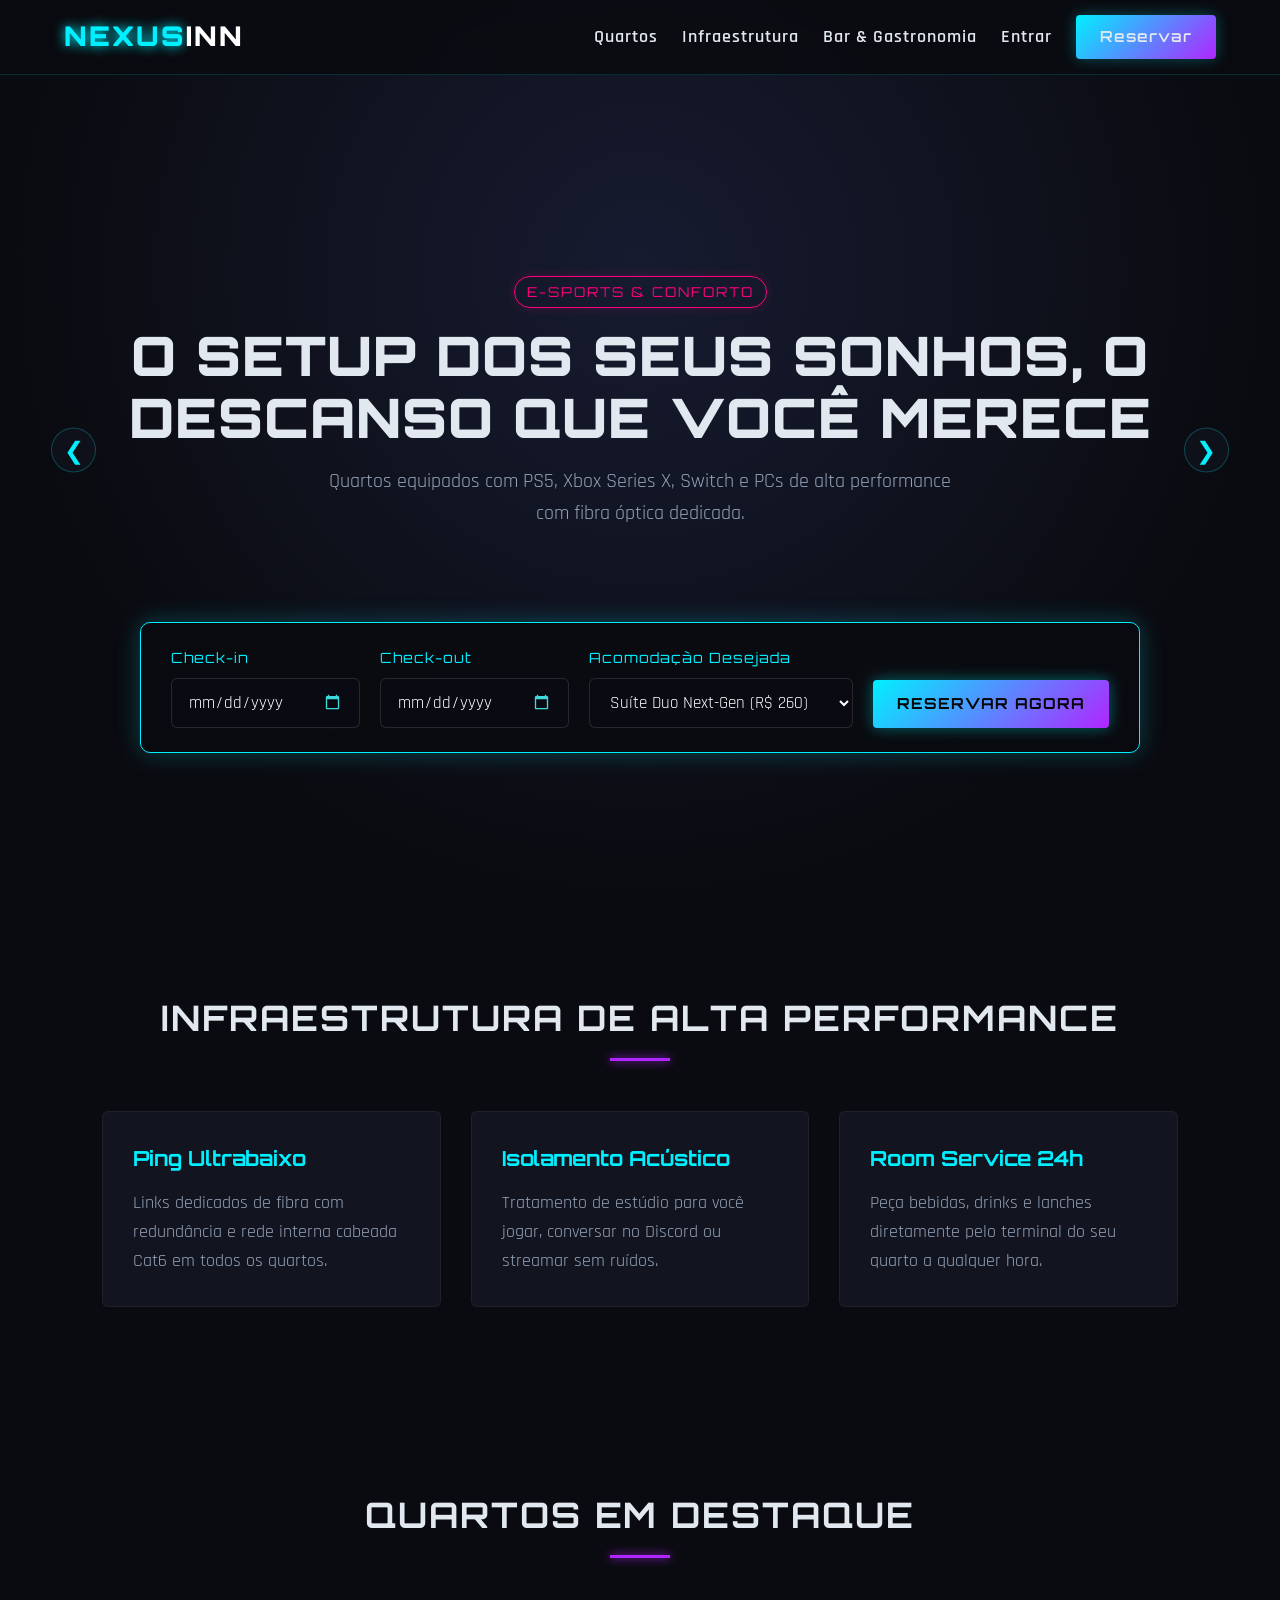
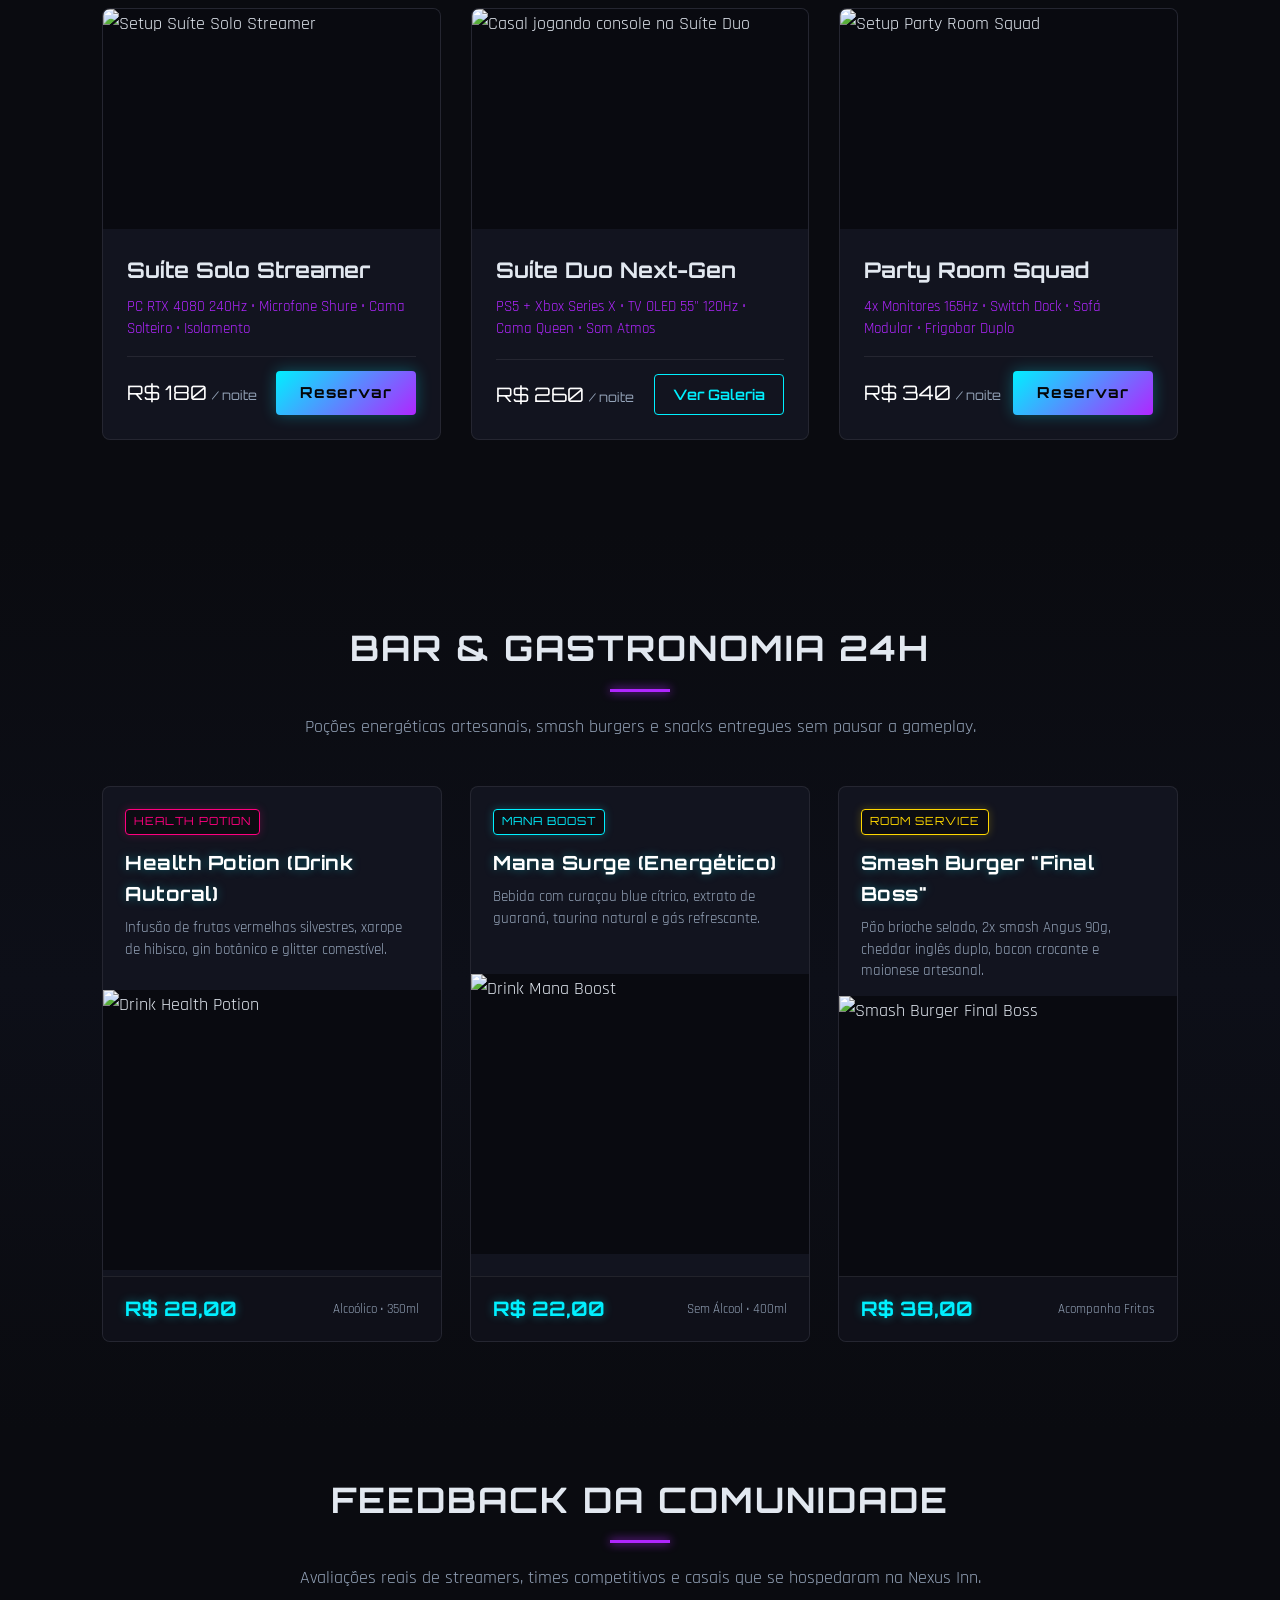
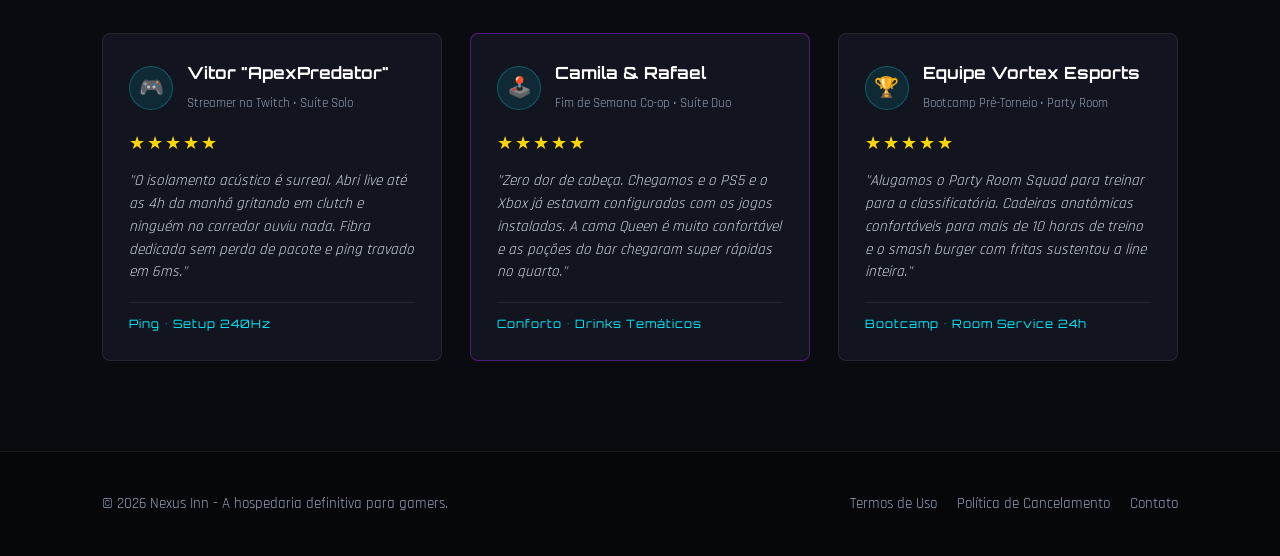
==== index.html @ 8cb4efb7 "feat: aplica calendario tematico gamer escuro com neon ciano e roxo" ====
<!DOCTYPE html>
<html lang="pt-BR">
<head>
  <meta charset="UTF-8">
  <meta name="viewport" content="width=device-width, initial-scale=1.0">
  <title>Nexus Inn | Hospedaria Gamer</title>
  <link rel="stylesheet" href="style.css">
  <link rel="preconnect" href="https://fonts.googleapis.com">
  <link rel="preconnect" href="https://fonts.gstatic.com" crossorigin>
  <link href="https://fonts.googleapis.com/css2?family=Orbitron:wght@500;700;900&family=Rajdhani:wght@500;600;700&display=swap" rel="stylesheet">
  <link rel="icon" type="image/svg+xml" href="data:image/svg+xml,%3Csvg xmlns='http://www.w3.org/2000/svg' viewBox='0 0 100 100'%3E%3Ctext y='.9em' font-size='90'%3E%F0%9F%8E%AE%3C/text%3E%3C/svg%3E">
    <!-- Flatpickr (Calendário Customizável) -->
  <link rel="stylesheet" href="https://cdn.jsdelivr.net/npm/flatpickr/dist/flatpickr.min.css">
  <link rel="stylesheet" href="https://cdn.jsdelivr.net/npm/flatpickr/dist/themes/dark.css">
</head>
<body>

  <!-- 1. CABEÇALHO / NAVBAR COM MENU RESPONSIVO -->
  <header class="navbar">
    <div class="logo">
      <span class="logo-highlight">NEXUS</span>INN
    </div>

    <!-- BOTÃO HAMBÚRGUER COM DISPARO DIRETO -->
    <button class="menu-toggle" id="menuToggle" type="button" onclick="toggleMobileMenu()">
      <span></span>
      <span></span>
      <span></span>
    </button>

    <nav class="nav-links" id="navLinks">
      <a href="#quartos" onclick="toggleMobileMenu(false)">Quartos</a>
      <a href="#diferenciais" onclick="toggleMobileMenu(false)">Infraestrutura</a>
      <a href="#bar" onclick="toggleMobileMenu(false)">Bar & Gastronomia</a>
      <a href="pages/login.html" class="btn-link">Entrar</a>
      <a href="pages/reserva.html" class="btn-primary">Reservar</a>
    </nav>
  </header>

  <!-- 2. HERO SECTION COM SLIDER E CONTROLES TRAVADOS -->
  <section class="hero-section">
    <div class="slider-container">
      <div class="slide active">
        <div class="slide-content">
          <span class="badge">E-SPORTS & CONFORTO</span>
          <h1>O SETUP DOS SEUS SONHOS, O DESCANSO QUE VOCÊ MERECE</h1>
          <p>Quartos equipados com PS5, Xbox Series X, Switch e PCs de alta performance com fibra óptica dedicada.</p>
        </div>
      </div>
      <div class="slide">
        <div class="slide-content">
          <span class="badge">NEXT-GEN EXCLUSIVE</span>
          <h1>GAMEPLAY SEM LAG, IMERSÃO TOTAL</h1>
          <p>Monitores 240Hz, cadeiras ergonômicas e isolamento acústico individual.</p>
        </div>
      </div>
      <div class="slide">
        <div class="slide-content">
          <span class="badge">GASTRONOMIA 24H</span>
          <h1>COQUETELARIA TEMÁTICA & ROOM SERVICE</h1>
          <p>Poções artesanais, hambúrgueres e snacks sem pausar a partida.</p>
        </div>
      </div>
    </div>

    <!-- Controles do Slide posicionados de forma absoluta no Hero -->
    <div class="slider-controls">
      <button id="prevBtn" class="control-btn" aria-label="Slide anterior">&#10094;</button>
      <button id="nextBtn" class="control-btn" aria-label="Próximo slide">&#10095;</button>
    </div>

    <!-- 3. BARRA DE AÇÃO DIRETA (ABOVE THE FOLD) -->
    <div class="quick-booking quick-booking-hero">
      <form class="booking-form" action="pages/reserva.html" method="GET">
        <div class="form-group">
          <label for="checkin">Check-in</label>
          <input type="date" id="checkin" name="checkin" required>
        </div>
        <div class="form-group">
          <label for="checkout">Check-out</label>
          <input type="date" id="checkout" name="checkout" required>
        </div>
        <div class="form-group">
          <label for="room">Acomodação Desejada</label>
          <select id="room" name="room">
            <option value="solo">Suíte Solo Streamer (R$ 180)</option>
            <option value="duo" selected>Suíte Duo Next-Gen (R$ 260)</option>
            <option value="squad">Party Room Squad (R$ 340)</option>
          </select>
        </div>
        <button type="submit" class="btn-primary btn-search-hero">RESERVAR AGORA</button>
      </form>
    </div>
  </section> <!-- FECHAMENTO CORRETO DO HERO SECTION -->

  <!-- 4. DIFERENCIAIS / INFRAESTRUTURA -->
  <section id="diferenciais" class="section">
    <h2 class="section-title">INFRAESTRUTURA DE ALTA PERFORMANCE</h2>
    <div class="grid-features">
      <div class="card-feature">
        <h3>Ping Ultrabaixo</h3>
        <p>Links dedicados de fibra com redundância e rede interna cabeada Cat6 em todos os quartos.</p>
      </div>
      <div class="card-feature">
        <h3>Isolamento Acústico</h3>
        <p>Tratamento de estúdio para você jogar, conversar no Discord ou streamar sem ruídos.</p>
      </div>
      <div class="card-feature">
        <h3>Room Service 24h</h3>
        <p>Peça bebidas, drinks e lanches diretamente pelo terminal do seu quarto a qualquer hora.</p>
      </div>
    </div>
  </section>

  <!-- 5. VITRINE DE QUARTOS RIGIDAMENTE NIVELADA (3 COLUNAS) -->
  <section id="quartos" class="section">
    <h2 class="section-title">QUARTOS EM DESTAQUE</h2>
    <div class="grid-rooms">
      
      <!-- Card 1: Suíte Solo Streamer -->
      <div class="room-card">
        <div class="room-image-wrapper">
          <img src="https://images.unsplash.com/photo-1598550476439-6847785fcea6?q=80&w=800&auto=format&fit=crop" alt="Setup Suíte Solo Streamer" class="room-thumb" loading="lazy">
        </div>
        <div class="room-info">
          <div class="room-header-info">
            <h3>Suíte Solo Streamer</h3>
            <p class="specs">PC RTX 4080 240Hz &bull; Microfone Shure &bull; Cama Solteiro &bull; Isolamento</p>
          </div>
          <div class="room-footer-card">
            <span class="price">R$ 180 <small>/ noite</small></span>
            <a href="pages/reserva.html?room=solo" class="btn-primary">Reservar</a>
          </div>
        </div>
      </div>

      <!-- Card 2: Suíte Duo Next-Gen (Foto do Setup Personalizado) -->
      <div class="room-card">
        <div class="room-image-wrapper">
          <img src="https://6ad275ba2ff4c710e5e3ff3e.imgix.net/sandbox/Gemini_Generated_Image_4jk4v74jk4v74jk4.jfif" alt="Casal jogando console na Suíte Duo" class="room-thumb" loading="lazy">
        </div>
        <div class="room-info">
          <div class="room-header-info">
            <h3>Suíte Duo Next-Gen</h3>
            <p class="specs">PS5 + Xbox Series X &bull; TV OLED 55" 120Hz &bull; Cama Queen &bull; Som Atmos</p>
          </div>
          <div class="room-footer-card">
            <span class="price">R$ 260 <small>/ noite</small></span>
            <a href="pages/galeria.html" class="btn-secondary">Ver Galeria</a>
          </div>
        </div>
      </div>

      <!-- Card 3: Party Room Squad -->
      <div class="room-card">
        <div class="room-image-wrapper">
          <img src="https://images.unsplash.com/photo-1511512578047-dfb367046420?q=80&w=800&auto=format&fit=crop" alt="Setup Party Room Squad" class="room-thumb" loading="lazy">
        </div>
        <div class="room-info">
          <div class="room-header-info">
            <h3>Party Room Squad</h3>
            <p class="specs">4x Monitores 165Hz &bull; Switch Dock &bull; Sofá Modular &bull; Frigobar Duplo</p>
          </div>
          <div class="room-footer-card">
            <span class="price">R$ 340 <small>/ noite</small></span>
            <a href="pages/reserva.html?room=squad" class="btn-primary">Reservar</a>
          </div>
        </div>
      </div>

    </div>
  </section>

  <!-- 6. BAR & GASTRONOMIA (TEXTO EM CIMA, IMAGEM EM BAIXO) -->
  <section id="bar" class="section bar-section">
    <h2 class="section-title">BAR & GASTRONOMIA 24H</h2>
    <p class="section-subtitle">Poções energéticas artesanais, smash burgers e snacks entregues sem pausar a gameplay.</p>

    <div class="menu-grid">
      <!-- Item 1: Health Potion -->
      <div class="menu-item-card">
        <div class="menu-header-top">
          <span class="menu-badge badge-hp">HEALTH POTION</span>
          <h3 class="neon-title-cyan">Health Potion (Drink Autoral)</h3>
          <p class="menu-desc">Infusão de frutas vermelhas silvestres, xarope de hibisco, gin botânico e glitter comestível.</p>
        </div>
        <div class="menu-item-img-wrapper">
          <img src="https://images.unsplash.com/photo-1551024709-8f23befc6f87?q=80&w=600&auto=format&fit=crop" alt="Drink Health Potion" class="menu-thumb" loading="lazy">
        </div>
        <div class="menu-footer">
          <span class="menu-price">R$ 28,00</span>
          <span class="menu-tag">Alcoólico &bull; 350ml</span>
        </div>
      </div>

      <!-- Item 2: Mana Surge -->
      <div class="menu-item-card">
        <div class="menu-header-top">
          <span class="menu-badge badge-mana">MANA BOOST</span>
          <h3 class="neon-title-cyan">Mana Surge (Energético)</h3>
          <p class="menu-desc">Bebida com curaçau blue cítrico, extrato de guaraná, taurina natural e gás refrescante.</p>
        </div>
        <div class="menu-item-img-wrapper">
          <img src="https://images.unsplash.com/photo-1513558161293-cdaf765ed2fd?q=80&w=600&auto=format&fit=crop" alt="Drink Mana Boost" class="menu-thumb" loading="lazy">
        </div>
        <div class="menu-footer">
          <span class="menu-price">R$ 22,00</span>
          <span class="menu-tag">Sem Álcool &bull; 400ml</span>
        </div>
      </div>

      <!-- Item 3: Final Boss Burger -->
      <div class="menu-item-card">
        <div class="menu-header-top">
          <span class="menu-badge badge-food">ROOM SERVICE</span>
          <h3 class="neon-title-cyan">Smash Burger "Final Boss"</h3>
          <p class="menu-desc">Pão brioche selado, 2x smash Angus 90g, cheddar inglês duplo, bacon crocante e maionese artesanal.</p>
        </div>
        <div class="menu-item-img-wrapper">
          <img src="https://images.unsplash.com/photo-1568901346375-23c9450c58cd?q=80&w=600&auto=format&fit=crop" alt="Smash Burger Final Boss" class="menu-thumb" loading="lazy">
        </div>
        <div class="menu-footer">
          <span class="menu-price">R$ 38,00</span>
          <span class="menu-tag">Acompanha Fritas</span>
        </div>
      </div>
    </div>
  </section>

  <!-- 7. AVALIAÇÕES DA COMUNIDADE GAMER -->
  <section id="avaliacoes" class="section reviews-section">
    <h2 class="section-title">FEEDBACK DA COMUNIDADE</h2>
    <p class="section-subtitle">Avaliações reais de streamers, times competitivos e casais que se hospedaram na Nexus Inn.</p>

    <div class="reviews-grid">
      <!-- Review 1 -->
      <div class="review-card">
        <div class="review-header">
          <div class="reviewer-avatar">🎮</div>
          <div>
            <h4 class="reviewer-name">Vitor "ApexPredator"</h4>
            <span class="reviewer-role">Streamer na Twitch &bull; Suíte Solo</span>
          </div>
        </div>
        <div class="review-stars">★★★★★</div>
        <p class="review-text">"O isolamento acústico é surreal. Abri live até as 4h da manhã gritando em clutch e ninguém no corredor ouviu nada. Fibra dedicada sem perda de pacote e ping travado em 6ms."</p>
        <span class="review-tag">Ping &bull; Setup 240Hz</span>
      </div>

      <!-- Review 2 -->
      <div class="review-card highlight-review">
        <div class="review-header">
          <div class="reviewer-avatar">🕹️</div>
          <div>
            <h4 class="reviewer-name">Camila & Rafael</h4>
            <span class="reviewer-role">Fim de Semana Co-op &bull; Suíte Duo</span>
          </div>
        </div>
        <div class="review-stars">★★★★★</div>
        <p class="review-text">"Zero dor de cabeça. Chegamos e o PS5 e o Xbox já estavam configurados com os jogos instalados. A cama Queen é muito confortável e as poções do bar chegaram super rápidas no quarto."</p>
        <span class="review-tag">Conforto &bull; Drinks Temáticos</span>
      </div>

      <!-- Review 3 -->
      <div class="review-card">
        <div class="review-header">
          <div class="reviewer-avatar">🏆</div>
          <div>
            <h4 class="reviewer-name">Equipe Vortex Esports</h4>
            <span class="reviewer-role">Bootcamp Pré-Torneio &bull; Party Room</span>
          </div>
        </div>
        <div class="review-stars">★★★★★</div>
        <p class="review-text">"Alugamos o Party Room Squad para treinar para a classificatória. Cadeiras anatômicas confortáveis para mais de 10 horas de treino e o smash burger com fritas sustentou a line inteira."</p>
        <span class="review-tag">Bootcamp &bull; Room Service 24h</span>
      </div>
    </div>
  </section>

  <!-- 8. RODAPÉ -->
  <footer class="footer">
    <div class="footer-content">
      <p>&copy; 2026 Nexus Inn - A hospedaria definitiva para gamers.</p>
      <div class="footer-links">
        <a href="#">Termos de Uso</a>
        <a href="#">Política de Cancelamento</a>
        <a href="#">Contato</a>
      </div>
    </div>
  </footer>

  <script src="script.js"></script>
  <script src="https://cdn.jsdelivr.net/npm/flatpickr"></script>
  <script src="https://cdn.jsdelivr.net/npm/flatpickr/dist/l10n/pt.js"></script>
</body>
</html>
---- style.css ----
/* ==========================================================================
   1. VARIÁVEIS & RESET GLOBAL
   ========================================================================== */
:root {
    --bg-dark: #0a0b10;
    --bg-card: #12141f;
    --bg-card-hover: #191c2b;
    --neon-cyan: #00f0ff;
    --neon-purple: #b026ff;
    --neon-pink: #ff007f;
    --text-main: #e2e8f0;
    --text-muted: #94a3b8;
    --border-glow: rgba(0, 240, 255, 0.25);
    --font-display: 'Orbitron', sans-serif;
    --font-body: 'Rajdhani', sans-serif;
    --transition: all 0.3s cubic-bezier(0.4, 0, 0.2, 1);
}

* {
    margin: 0;
    padding: 0;
    box-sizing: border-box;
}

body {
    background-color: var(--bg-dark);
    color: var(--text-main);
    font-family: var(--font-body);
    font-size: 1.15rem;
    line-height: 1.6;
    overflow-x: hidden;
}

/* ==========================================================================
   2. CABEÇALHO / NAVBAR (GLASSMORPHISM)
   ========================================================================== */
.navbar {
    position: fixed;
    top: 0;
    left: 0;
    width: 100%;
    height: 75px;
    display: flex;
    align-items: center;
    justify-content: space-between;
    padding: 0 5%;
    background: rgba(10, 11, 16, 0.85);
    backdrop-filter: blur(12px);
    border-bottom: 1px solid rgba(0, 240, 255, 0.15);
    z-index: 1000;
}

.logo {
    font-family: var(--font-display);
    font-size: 1.7rem;
    font-weight: 900;
    letter-spacing: 2px;
    color: #ffffff;
}

.logo-highlight {
    color: var(--neon-cyan);
    text-shadow: 0 0 12px var(--neon-cyan);
}

.nav-links {
    display: flex;
    align-items: center;
    gap: 24px;
}

.nav-links a {
    text-decoration: none;
    color: var(--text-main);
    font-weight: 600;
    letter-spacing: 1px;
    transition: var(--transition);
}

.nav-links a:hover {
    color: var(--neon-cyan);
    text-shadow: 0 0 8px var(--neon-cyan);
}

/* ==========================================================================
   3. BOTÕES GERAIS
   ========================================================================== */
.btn-primary {
    background: linear-gradient(135deg, var(--neon-cyan), var(--neon-purple));
    color: #050608;
    font-family: var(--font-display);
    font-weight: 700;
    font-size: 0.95rem;
    padding: 10px 24px;
    border: none;
    border-radius: 4px;
    cursor: pointer;
    text-decoration: none;
    letter-spacing: 1px;
    transition: var(--transition);
    box-shadow: 0 0 15px rgba(0, 240, 255, 0.3);
    display: inline-block;
}

.btn-primary:hover {
    transform: translateY(-2px);
    box-shadow: 0 0 25px rgba(0, 240, 255, 0.6), 0 0 15px rgba(176, 38, 255, 0.4);
    color: #ffffff;
}

.btn-secondary {
    background: transparent;
    color: var(--neon-cyan);
    border: 1px solid var(--neon-cyan);
    font-family: var(--font-display);
    font-size: 0.9rem;
    font-weight: 600;
    padding: 8px 18px;
    border-radius: 4px;
    text-decoration: none;
    display: inline-block;
    transition: var(--transition);
}

.btn-secondary:hover {
    background: rgba(0, 240, 255, 0.1);
    box-shadow: 0 0 15px var(--neon-cyan);
}

/* ==========================================================================
   4. HERO SECTION COM SLIDER E CARROSSEL
   ========================================================================== */
.hero-section {
  position: relative !important;
  min-height: 100vh;
  padding-top: 75px;
  display: flex;
  flex-direction: column;
  justify-content: center;
  align-items: center;
  background: radial-gradient(circle at 50% 30%, #171b30 0%, var(--bg-dark) 70%);
  overflow: hidden;
}

.slider-container {
  width: 100%;
  max-width: 1100px;
  min-height: 360px;
  position: relative;
  display: flex;
  align-items: center;
  justify-content: center;
  text-align: center;
  padding: 20px;
}

.slide {
  position: absolute;
  opacity: 0;
  visibility: hidden;
  transition: opacity 0.7s ease, visibility 0.7s;
  width: 100%;
}

.slide.active {
  opacity: 1;
  visibility: visible;
}

.badge {
  font-family: var(--font-display);
  font-size: 0.85rem;
  color: var(--neon-pink);
  border: 1px solid var(--neon-pink);
  padding: 4px 12px;
  border-radius: 20px;
  letter-spacing: 2px;
  display: inline-block;
  margin-bottom: 16px;
  box-shadow: 0 0 10px rgba(255, 0, 127, 0.2);
}

.slide-content h1 {
  font-family: var(--font-display);
  font-size: clamp(2rem, 5vw, 3.4rem);
  font-weight: 900;
  line-height: 1.15;
  margin-bottom: 16px;
  letter-spacing: 1px;
}

.slide-content p {
  color: var(--text-muted);
  max-width: 650px;
  margin: 0 auto;
  font-size: 1.25rem;
}

/* Setas travadas dentro da área do banner Hero */
.slider-controls {
  position: absolute !important;
  top: 50% !important;
  left: 0;
  right: 0;
  transform: translateY(-50%) !important;
  width: 100%;
  display: flex !important;
  justify-content: space-between !important;
  padding: 0 4% !important;
  pointer-events: none;
  z-index: 15;
}

.control-btn {
  background: rgba(18, 20, 31, 0.7);
  border: 1px solid var(--border-glow);
  color: var(--neon-cyan);
  font-size: 1.5rem;
  width: 45px;
  height: 45px;
  border-radius: 50%;
  cursor: pointer;
  pointer-events: auto;
  transition: var(--transition);
  display: flex;
  align-items: center;
  justify-content: center;
}

.control-btn:hover {
  background: var(--neon-cyan);
  color: var(--bg-dark);
  box-shadow: 0 0 15px var(--neon-cyan);
}

/* ==========================================================================
   PADRONIZAÇÃO GLOBAL DE INPUTS E FORMULÁRIOS
   ========================================================================== */
.form-group {
  display: flex;
  flex-direction: column;
  gap: 8px;
  width: 100%;
  margin-bottom: 14px;
}

.form-group label {
  font-family: var(--font-display);
  font-size: 0.88rem;
  letter-spacing: 1px;
  color: var(--neon-cyan);
}

/* Todos os inputs e selects passam a ocupar 100% da largura com tema escuro */
.form-group input,
.form-group select,
.auth-form input,
.credit-card-form input,
.credit-card-form select {
  width: 100% !important;
  background: #090a12 !important;
  border: 1px solid rgba(255, 255, 255, 0.12) !important;
  color: #ffffff !important;
  padding: 12px 16px !important;
  border-radius: 6px !important;
  font-family: var(--font-body) !important;
  font-size: 1.05rem !important;
  outline: none !important;
  transition: var(--transition) !important;
  box-sizing: border-box !important;
}

.form-group input:focus,
.form-group select:focus,
.auth-form input:focus,
.credit-card-form input:focus {
  border-color: var(--neon-cyan) !important;
  box-shadow: 0 0 10px rgba(0, 240, 255, 0.35) !important;
}

/* ==========================================================================
   5. BARRA DE BUSCA RÁPIDA (HERO BANNER ALARGADO)
   ========================================================================== */
.quick-booking-hero {
  position: relative;
  z-index: 20;
  margin-top: 40px;
  background: rgba(10, 11, 16, 0.92);
  border: 1px solid var(--neon-cyan);
  box-shadow: 0 0 25px rgba(0, 240, 255, 0.25);
  border-radius: 10px;
  padding: 24px 30px;
  backdrop-filter: blur(12px);
  width: 90%;
  max-width: 1000px;
  margin-left: auto;
  margin-right: auto;
}

/* Disposição dos 4 itens lado a lado em linha no desktop */
.quick-booking-hero .booking-form {
  display: grid;
  grid-template-columns: 1fr 1fr 1.4fr auto;
  gap: 20px;
  align-items: flex-end;
}

.quick-booking-hero .form-group {
  margin-bottom: 0;
}

.btn-search-hero {
  font-family: var(--font-display);
  font-size: 0.95rem;
  letter-spacing: 1px;
  padding: 12px 24px;
  height: 48px;
  white-space: nowrap;
  box-shadow: 0 0 15px rgba(0, 240, 255, 0.4);
  cursor: pointer;
}

/* Telas menores empilham harmoniosamente */
@media (max-width: 900px) {
  .quick-booking-hero .booking-form {
    grid-template-columns: 1fr;
  }
}

/* ==========================================================================
   AJUSTES DE CARTÃO DE CRÉDITO (PAGAMENTO)
   ========================================================================== */
.form-row-card {
  display: grid;
  grid-template-columns: 1fr 1fr;
  gap: 16px;
}
/* ==========================================================================
   6. SEÇÕES GERAIS, DIFERENCIAIS & VITRINE DE QUARTOS
   ========================================================================== */
.section {
  padding: 90px 8%;
}

.section-title {
  font-family: var(--font-display);
  font-size: 2.2rem;
  text-align: center;
  margin-bottom: 50px;
  letter-spacing: 2px;
  position: relative;
}

.section-title::after {
  content: '';
  display: block;
  width: 60px;
  height: 3px;
  background: var(--neon-purple);
  margin: 12px auto 0;
  box-shadow: 0 0 10px var(--neon-purple);
}

.grid-features {
  display: grid;
  grid-template-columns: repeat(auto-fit, minmax(280px, 1fr));
  gap: 30px;
}

.card-feature {
  background: var(--bg-card);
  border: 1px solid rgba(255, 255, 255, 0.05);
  border-radius: 6px;
  padding: 30px;
  transition: var(--transition);
}

.card-feature:hover {
  transform: translateY(-6px);
  border-color: var(--neon-cyan);
  box-shadow: 0 8px 25px rgba(0, 240, 255, 0.15);
}

.card-feature h3 {
  font-family: var(--font-display);
  font-size: 1.3rem;
  color: var(--neon-cyan);
  margin-bottom: 12px;
}

.card-feature p {
  color: var(--text-muted);
}

/* Vitrine de Quartos com 3 Colunas Lado a Lado no Desktop */
.grid-rooms {
  display: grid !important;
  grid-template-columns: repeat(3, 1fr) !important;
  gap: 30px;
  align-items: stretch;
  width: 100%;
}

/* Card em Repouso (Segunda Camada) */
.room-card {
  position: relative;
  z-index: 1;
  background: var(--bg-card);
  border: 1px solid rgba(255, 255, 255, 0.08);
  border-radius: 8px;
  overflow: hidden;
  padding: 0;
  display: flex;
  flex-direction: column;
  transition: transform 0.3s ease, border-color 0.3s ease, box-shadow 0.3s ease, z-index 0.3s ease;
}

/* Card no Hover (Sobe para Primeira Camada) */
.room-card:hover {
  z-index: 10;
  transform: translateY(-6px);
  border-color: var(--neon-cyan);
  box-shadow: 0 12px 30px rgba(0, 240, 255, 0.25);
}

/* Moldura Centralizada da Imagem */
.room-image-wrapper {
  position: relative;
  width: 100%;
  height: 220px;
  overflow: hidden;
  background: #090a10;
  display: flex;
  align-items: center;
  justify-content: center;
}

.room-thumb {
  width: 100%;
  height: 100%;
  object-fit: cover;
  object-position: center center;
  transform-origin: center center;
  transition: transform 0.4s cubic-bezier(0.25, 0.46, 0.45, 0.94);
  display: block;
}

.room-card:hover .room-thumb {
  transform: scale(1.08);
}

/* Informações do Quarto */
.room-info {
  padding: 24px;
  display: flex;
  flex-direction: column;
  flex: 1;
  justify-content: space-between;
}

.room-header-info h3 {
  font-family: var(--font-display);
  font-size: 1.35rem;
  margin-bottom: 8px;
}

.room-header-info .specs {
  color: var(--neon-purple);
  font-size: 0.92rem;
  line-height: 1.5;
  margin-bottom: 16px;
}

/* Rodapé do Card */
.room-footer-card {
  display: flex;
  justify-content: space-between;
  align-items: center;
  margin-top: auto;
  padding-top: 14px;
  border-top: 1px solid rgba(255, 255, 255, 0.08);
}

.room-footer-card .price {
  font-family: var(--font-display);
  font-size: 1.25rem;
  color: #ffffff;
}

.room-footer-card .price small {
  font-size: 0.8rem;
  color: var(--text-muted);
}

/* ==========================================================================
   7. BAR & GASTRONOMIA (IMAGENS AMPLIADAS & DESTAQUE COMERCIAL)
   ========================================================================== */
.bar-section {
  text-align: center;
  background: linear-gradient(180deg, var(--bg-dark) 0%, #0d0f18 50%, var(--bg-dark) 100%);
}

.section-subtitle {
  color: var(--text-muted);
  font-size: 1.15rem;
  margin-top: -30px;
  margin-bottom: 20px;
}

.menu-grid {
  display: grid;
  grid-template-columns: repeat(3, 1fr);
  gap: 28px;
  margin-top: 45px;
  align-items: stretch;
  text-align: left;
}

.menu-item-card {
  background: var(--bg-card);
  border: 1px solid rgba(255, 255, 255, 0.08);
  border-radius: 8px;
  overflow: hidden;
  display: flex;
  flex-direction: column;
  justify-content: space-between;
  transition: transform 0.3s ease, border-color 0.3s ease, box-shadow 0.3s ease;
}

.menu-item-card:hover {
  transform: translateY(-6px);
  border-color: var(--neon-purple);
  box-shadow: 0 10px 30px rgba(176, 38, 255, 0.3);
}

.menu-header-top {
  padding: 22px 22px 14px 22px;
  display: flex;
  flex-direction: column;
  gap: 8px;
}

.neon-title-cyan {
  font-family: var(--font-display);
  font-size: 1.22rem;
  color: #ffffff;
  letter-spacing: 0.5px;
  text-shadow: 0 0 10px rgba(0, 240, 255, 0.35);
  margin-top: 4px;
}

.menu-desc {
  color: var(--text-muted);
  font-size: 0.93rem;
  line-height: 1.45;
  min-height: 52px;
}

.menu-badge {
  display: inline-block;
  align-self: flex-start;
  font-family: var(--font-display);
  font-size: 0.7rem;
  letter-spacing: 1px;
  padding: 3px 8px;
  border-radius: 4px;
  background: rgba(10, 11, 16, 0.8);
}

.badge-hp {
  border: 1px solid var(--neon-pink);
  color: var(--neon-pink);
  box-shadow: 0 0 8px rgba(255, 0, 127, 0.25);
}

.badge-mana {
  border: 1px solid var(--neon-cyan);
  color: var(--neon-cyan);
  box-shadow: 0 0 8px rgba(0, 240, 255, 0.25);
}

.badge-food {
  border: 1px solid #ffd700;
  color: #ffd700;
  box-shadow: 0 0 8px rgba(255, 215, 0, 0.25);
}

.menu-item-img-wrapper {
  position: relative;
  width: 100%;
  height: 280px;
  min-height: 280px;
  max-height: 280px;
  overflow: hidden;
  background: #090a10;
}

.menu-thumb {
  width: 100%;
  height: 100%;
  object-fit: cover;
  object-position: center center;
  transform-origin: center center;
  display: block;
  transition: transform 0.4s ease;
}

.menu-item-card:nth-child(2) .menu-thumb {
  object-position: center 35%;
}

.menu-item-card:hover .menu-thumb {
  transform: scale(1.08);
}

.menu-footer {
  display: flex;
  justify-content: space-between;
  align-items: center;
  padding: 16px 22px;
  border-top: 1px solid rgba(255, 255, 255, 0.08);
  background: rgba(10, 11, 16, 0.4);
}

.menu-price {
  font-family: var(--font-display);
  font-size: 1.25rem;
  color: var(--neon-cyan);
  font-weight: 700;
  text-shadow: 0 0 10px rgba(0, 240, 255, 0.4);
}

.menu-tag {
  font-size: 0.82rem;
  color: var(--text-muted);
}

/* Responsividade das seções para telas menores */
@media (max-width: 992px) {
  .grid-rooms {
    grid-template-columns: 1fr !important;
  }
  .menu-grid {
    grid-template-columns: repeat(auto-fit, minmax(280px, 1fr));
  }
}

/* ==========================================================================
   AVALIAÇÕES DA COMUNIDADE (SOCIAL PROOF)
   ========================================================================== */
.reviews-section {
  text-align: center;
  padding-top: 40px;
}

.reviews-grid {
  display: grid;
  grid-template-columns: repeat(3, 1fr);
  gap: 28px;
  margin-top: 40px;
  text-align: left;
}

.review-card {
  background: var(--bg-card);
  border: 1px solid rgba(255, 255, 255, 0.08);
  border-radius: 8px;
  padding: 26px;
  display: flex;
  flex-direction: column;
  justify-content: space-between;
  transition: transform 0.3s ease, border-color 0.3s ease, box-shadow 0.3s ease;
}

.review-card:hover {
  transform: translateY(-5px);
  border-color: var(--neon-cyan);
  box-shadow: 0 10px 25px rgba(0, 240, 255, 0.2);
}

.review-card.highlight-review {
  border-color: rgba(176, 38, 255, 0.4);
}

.review-card.highlight-review:hover {
  border-color: var(--neon-purple);
  box-shadow: 0 10px 25px rgba(176, 38, 255, 0.3);
}

.review-header {
  display: flex;
  align-items: center;
  gap: 14px;
  margin-bottom: 14px;
}

.reviewer-avatar {
  width: 44px;
  height: 44px;
  background: rgba(0, 240, 255, 0.1);
  border: 1px solid var(--border-glow);
  border-radius: 50%;
  display: flex;
  align-items: center;
  justify-content: center;
  font-size: 1.25rem;
}

.reviewer-name {
  font-family: var(--font-display);
  font-size: 1.05rem;
  color: #ffffff;
}

.reviewer-role {
  font-size: 0.8rem;
  color: var(--text-muted);
}

.review-stars {
  color: #ffd700;
  font-size: 1.1rem;
  letter-spacing: 2px;
  margin-bottom: 12px;
}

.review-text {
  color: #cbd5e1;
  font-size: 0.95rem;
  line-height: 1.5;
  margin-bottom: 18px;
  font-style: italic;
}

.review-tag {
  font-family: var(--font-display);
  font-size: 0.72rem;
  color: var(--neon-cyan);
  letter-spacing: 1px;
  border-top: 1px solid rgba(255, 255, 255, 0.08);
  padding-top: 12px;
  display: block;
}

@media (max-width: 992px) {
  .reviews-grid {
    grid-template-columns: 1fr;
  }
}

/* ==========================================================================
   RODAPÉ (MANTIDO INTACTO)
   ========================================================================== */
.footer {
  border-top: 1px solid rgba(255, 255, 255, 0.08);
  padding: 40px 8%;
  background: #06070a;
}

.footer-content {
  display: flex;
  justify-content: space-between;
  align-items: center;
  flex-wrap: wrap;
  gap: 20px;
}

.footer-content p {
  color: var(--text-muted);
  font-size: 0.95rem;
}

.footer-links {
  display: flex;
  gap: 20px;
}

.footer-links a {
  color: var(--text-muted);
  text-decoration: none;
  font-size: 0.95rem;
  transition: var(--transition);
}

.footer-links a:hover {
  color: var(--neon-cyan);
}

/* ==========================================================================
   RODAPÉ (INALTERADO)
   ========================================================================== */
.footer {
  border-top: 1px solid rgba(255, 255, 255, 0.08);
  padding: 40px 8%;
  background: #06070a;
}

.footer-content {
  display: flex;
  justify-content: space-between;
  align-items: center;
  flex-wrap: wrap;
  gap: 20px;
}

.footer-content p {
  color: var(--text-muted);
  font-size: 0.95rem;
}

.footer-links {
  display: flex;
  gap: 20px;
}

.footer-links a {
  color: var(--text-muted);
  text-decoration: none;
  font-size: 0.95rem;
  transition: var(--transition);
}

.footer-links a:hover {
  color: var(--neon-cyan);
}

/* ==========================================================================
   8. RESPONSIVIDADE
   ========================================================================== */
@media (max-width: 820px) {
    .nav-links {
        display: none;
        /* Em breve adicionaremos menu hamburger se desejado */
    }

    .booking-form {
        grid-template-columns: 1fr;
    }

    .slider-controls {
        display: none;
    }
}

/* ==========================================================================
   9. TELA DE QUARTO OCUPADO (pages/ocupado.html)
   ========================================================================== */
.occupied-container {
    min-height: calc(100vh - 75px);
    padding: 110px 8% 60px 8%;
    display: flex;
    flex-direction: column;
    gap: 50px;
}

.alert-box {
    background: radial-gradient(circle at 50% 0%, #20141f 0%, var(--bg-card) 75%);
    border: 1px solid rgba(255, 0, 127, 0.4);
    border-radius: 8px;
    padding: 40px;
    text-align: center;
    box-shadow: 0 0 30px rgba(255, 0, 127, 0.15);
}

.status-badge {
    font-family: var(--font-display);
    font-size: 0.85rem;
    color: #ffffff;
    background: var(--neon-pink);
    padding: 5px 14px;
    border-radius: 4px;
    letter-spacing: 2px;
    display: inline-block;
    margin-bottom: 20px;
    box-shadow: 0 0 15px rgba(255, 0, 127, 0.5);
}

.alert-title {
    font-family: var(--font-display);
    font-size: clamp(1.8rem, 4vw, 2.8rem);
    color: #ffffff;
    margin-bottom: 16px;
    letter-spacing: 1px;
}

.alert-description {
    color: var(--text-muted);
    font-size: 1.2rem;
    max-width: 650px;
    margin: 0 auto 30px auto;
}

.highlight-text {
    color: var(--neon-cyan);
    font-weight: 700;
}

.action-buttons {
    display: flex;
    justify-content: center;
    gap: 16px;
    flex-wrap: wrap;
}

.sub-heading {
    font-family: var(--font-display);
    font-size: 1.8rem;
    color: var(--neon-cyan);
    margin-bottom: 8px;
}

.helper-text {
    color: var(--text-muted);
    margin-bottom: 24px;
}

.badge-avail {
    font-size: 0.75rem;
    font-family: var(--font-display);
    background: rgba(0, 240, 255, 0.15);
    color: var(--neon-cyan);
    border: 1px solid var(--neon-cyan);
    padding: 3px 8px;
    border-radius: 4px;
    display: inline-block;
    margin-bottom: 12px;
}

.waitlist-card {
    background: var(--bg-card);
    border: 1px solid var(--border-glow);
    border-radius: 8px;
    padding: 30px;
    text-align: center;
}

.waitlist-title {
    font-family: var(--font-display);
    font-size: 1.4rem;
    margin-bottom: 8px;
}

.waitlist-subtitle {
    color: var(--text-muted);
    font-size: 1.05rem;
    max-width: 600px;
    margin: 0 auto 20px auto;
}

.waitlist-form {
    display: flex;
    justify-content: center;
    gap: 12px;
    flex-wrap: wrap;
}

.waitlist-form input {
    background: #090a10;
    border: 1px solid #282d44;
    color: #ffffff;
    padding: 10px 16px;
    border-radius: 4px;
    font-family: var(--font-body);
    font-size: 1.1rem;
    min-width: 320px;
    outline: none;
    transition: var(--transition);
}

.waitlist-form input:focus {
    border-color: var(--neon-cyan);
    box-shadow: 0 0 8px rgba(0, 240, 255, 0.4);
}

/* ==========================================================================
   10. TELA DE RESERVA (pages/reserva.html)
   ========================================================================== */
.booking-page-container {
  min-height: calc(100vh - 75px);
  padding: 110px 8% 60px 8%;
}

.booking-grid {
  display: grid;
  grid-template-columns: 1fr 380px;
  gap: 40px;
  align-items: start;
}

.booking-form-section {
  background: var(--bg-card);
  border: 1px solid rgba(255, 255, 255, 0.08);
  border-radius: 12px;
  padding: 35px;
  box-shadow: 0 10px 30px rgba(0, 0, 0, 0.7);
}

.booking-header {
  margin-bottom: 28px;
}

.booking-custom-form {
  display: flex;
  flex-direction: column;
  gap: 22px;
}

.addons-group {
  display: flex;
  flex-direction: column;
  gap: 12px;
}

.group-label {
  font-family: var(--font-display);
  font-size: 0.95rem;
  color: var(--neon-cyan);
  letter-spacing: 0.5px;
}

.addons-list {
  display: flex;
  flex-direction: column;
  gap: 10px;
}

.addon-checkbox {
  display: flex;
  align-items: center;
  justify-content: space-between;
  background: #090a10;
  border: 1px solid rgba(255, 255, 255, 0.06);
  border-radius: 6px;
  padding: 12px 16px;
  cursor: pointer;
  transition: var(--transition);
}

.addon-checkbox:hover {
  border-color: var(--neon-purple);
}

.addon-checkbox input {
  accent-color: var(--neon-cyan);
  width: 18px;
  height: 18px;
  margin-right: 14px;
}

.addon-info {
  display: flex;
  flex-direction: column;
  flex: 1;
}

.addon-info strong {
  font-size: 0.92rem;
  color: #ffffff;
}

.addon-info small {
  font-size: 0.78rem;
  color: var(--text-muted);
}

.addon-cost {
  font-family: var(--font-display);
  font-size: 0.95rem;
  color: var(--neon-cyan);
  font-weight: 700;
}

/* Sidebar Resumo da Reserva */
.booking-summary-sidebar .summary-card {
  position: sticky;
  top: 100px;
  background: var(--bg-card);
  border: 1px solid var(--border-glow);
  border-radius: 12px;
  padding: 28px;
  box-shadow: 0 10px 30px rgba(0, 240, 255, 0.15);
}

.summary-title {
  font-family: var(--font-display);
  font-size: 1.25rem;
  letter-spacing: 1px;
  margin-bottom: 20px;
  color: #ffffff;
}

.summary-item {
  display: flex;
  justify-content: space-between;
  align-items: center;
  margin-bottom: 12px;
  font-size: 0.92rem;
  color: var(--text-muted);
}

.summary-val {
  color: #ffffff;
}

.summary-total-box {
  display: flex;
  justify-content: space-between;
  align-items: center;
  padding-top: 10px;
  margin-bottom: 14px;
}

.total-lbl {
  font-family: var(--font-display);
  font-size: 1rem;
  color: #ffffff;
}

.total-val {
  font-family: var(--font-display);
  font-size: 1.5rem;
  color: var(--neon-cyan);
  text-shadow: 0 0 10px rgba(0, 240, 255, 0.4);
}

.summary-guarantee-text {
  font-size: 0.78rem;
  color: var(--text-muted);
  text-align: center;
}

@media (max-width: 992px) {
  .booking-grid {
    grid-template-columns: 1fr;
  }
}

/* ==========================================================================
   11. TELA DE PAGAMENTO (pages/pagamento.html)
   ========================================================================== */
.checkout-timer-badge {
    font-family: var(--font-display);
    font-size: 0.9rem;
    color: var(--neon-cyan);
    background: rgba(0, 240, 255, 0.1);
    padding: 6px 16px;
    border-radius: 20px;
    border: 1px solid var(--border-glow);
}

.payment-container {
    min-height: calc(100vh - 75px);
    padding: 110px 8% 60px 8%;
}

.payment-grid {
    display: grid;
    grid-template-columns: 1fr 380px;
    gap: 40px;
    align-items: start;
}

.payment-tabs {
    display: flex;
    gap: 16px;
    margin-bottom: 24px;
}

.tab-btn {
    flex: 1;
    background: var(--bg-card);
    border: 1px solid #282d44;
    color: var(--text-muted);
    font-family: var(--font-display);
    font-size: 1rem;
    padding: 14px;
    border-radius: 6px;
    cursor: pointer;
    transition: var(--transition);
    display: flex;
    align-items: center;
    justify-content: center;
    gap: 8px;
}

.tab-btn.active {
    border-color: var(--neon-cyan);
    color: #ffffff;
    background: rgba(0, 240, 255, 0.08);
    box-shadow: 0 0 15px rgba(0, 240, 255, 0.2);
}

.tab-content {
    display: none;
    background: var(--bg-card);
    border: 1px solid rgba(255, 255, 255, 0.08);
    border-radius: 8px;
    padding: 30px;
}

.tab-content.active {
    display: block;
}

/* PIX Styles */
.pix-box {
    display: flex;
    flex-direction: column;
    align-items: center;
    text-align: center;
    gap: 16px;
}

.qr-placeholder {
    background: #090a10;
    padding: 16px;
    border-radius: 8px;
    border: 1px solid var(--border-glow);
    box-shadow: 0 0 20px rgba(0, 240, 255, 0.15);
}

.copy-paste-group {
    display: flex;
    width: 100%;
    max-width: 500px;
    gap: 8px;
}

.copy-paste-group input {
    flex: 1;
    background: #090a10;
    border: 1px solid #282d44;
    color: var(--text-muted);
    padding: 10px 14px;
    border-radius: 4px;
    font-family: monospace;
    outline: none;
}

.btn-full-width {
    width: 100%;
    margin-top: 10px;
    padding: 14px;
}

/* Card Form Styles */
.credit-card-form {
    display: flex;
    flex-direction: column;
    gap: 18px;
}

.form-row-card {
    display: grid;
    grid-template-columns: 1fr 1fr;
    gap: 16px;
}

/* Sidebar Resumo do Pagamento */
.order-summary-card {
    position: sticky;
    top: 100px;
    background: var(--bg-card);
    border: 1px solid var(--border-glow);
    border-radius: 8px;
    padding: 24px;
}

.security-guarantee {
    display: flex;
    flex-direction: column;
    gap: 8px;
    margin-top: 20px;
    font-size: 0.85rem;
    color: var(--text-muted);
}

/* Modal de Processamento */
.processing-modal {
    position: fixed;
    inset: 0;
    background: rgba(10, 11, 16, 0.85);
    backdrop-filter: blur(8px);
    display: none;
    align-items: center;
    justify-content: center;
    z-index: 2000;
}

.processing-modal.show {
    display: flex;
}

.processing-card {
    background: var(--bg-card);
    border: 1px solid var(--neon-cyan);
    border-radius: 8px;
    padding: 40px;
    text-align: center;
    box-shadow: 0 0 30px rgba(0, 240, 255, 0.3);
    max-width: 400px;
}

.spinner {
    width: 50px;
    height: 50px;
    border: 4px solid rgba(0, 240, 255, 0.2);
    border-top-color: var(--neon-cyan);
    border-radius: 50%;
    margin: 0 auto 20px auto;
    animation: spin 0.8s linear infinite;
}

@keyframes spin {
    to {
        transform: rotate(360deg);
    }
}

@media (max-width: 992px) {
    .payment-grid {
        grid-template-columns: 1fr;
    }
}

/* ==========================================================================
   12. TELA DE FINALIZAÇÃO / COMPROVANTE (pages/finalizacao.html)
   ========================================================================== */
.success-page-container {
    min-height: calc(100vh - 75px);
    padding: 110px 8% 60px 8%;
    display: flex;
    flex-direction: column;
    align-items: center;
}

.success-header {
    text-align: center;
    margin-bottom: 40px;
}

.success-icon-badge {
    width: 60px;
    height: 60px;
    background: rgba(0, 240, 255, 0.15);
    border: 2px solid var(--neon-cyan);
    color: var(--neon-cyan);
    border-radius: 50%;
    display: flex;
    align-items: center;
    justify-content: center;
    font-size: 2rem;
    margin: 0 auto 16px auto;
    box-shadow: 0 0 25px rgba(0, 240, 255, 0.4);
}

/* GAMER TICKET / VOUCHER */
.gamer-ticket {
    display: flex;
    width: 100%;
    max-width: 850px;
    background: var(--bg-card);
    border: 1px solid var(--border-glow);
    border-radius: 12px;
    overflow: hidden;
    box-shadow: 0 15px 40px rgba(0, 0, 0, 0.7);
    position: relative;
}

.ticket-main {
    flex: 1;
    padding: 35px;
    display: flex;
    flex-direction: column;
    gap: 25px;
}

.ticket-header {
    display: flex;
    justify-content: space-between;
    align-items: center;
    border-bottom: 1px solid rgba(255, 255, 255, 0.1);
    padding-bottom: 16px;
}

.ticket-header .brand {
    font-family: var(--font-display);
    font-size: 1.2rem;
    letter-spacing: 2px;
}

.ticket-code {
    text-align: right;
}

.ticket-code span {
    display: block;
    font-size: 0.75rem;
    color: var(--text-muted);
    font-family: var(--font-display);
}

.ticket-code strong {
    font-family: var(--font-display);
    color: var(--neon-cyan);
    font-size: 1.3rem;
    letter-spacing: 1px;
}

.ticket-body {
    display: flex;
    flex-direction: column;
    gap: 20px;
}

.ticket-row {
    display: grid;
    grid-template-columns: 1fr 1fr;
    gap: 20px;
}

.ticket-col .lbl {
    display: block;
    font-size: 0.8rem;
    font-family: var(--font-display);
    color: var(--text-muted);
    letter-spacing: 1px;
}

.ticket-col .val {
    font-size: 1.2rem;
    color: #ffffff;
    display: block;
}

.ticket-col .hint {
    color: var(--neon-purple);
    font-size: 0.85rem;
}

.rules-box {
    background: #090a10;
    border-left: 3px solid var(--neon-cyan);
    padding: 12px 16px;
    border-radius: 4px;
}

.rules-box .lbl {
    font-family: var(--font-display);
    font-size: 0.8rem;
    color: var(--neon-cyan);
    margin-bottom: 4px;
    display: block;
}

.rules-box p {
    font-size: 0.95rem;
    color: var(--text-muted);
    line-height: 1.4;
}

.ticket-footer {
    display: flex;
    justify-content: space-between;
    align-items: center;
    border-top: 1px solid rgba(255, 255, 255, 0.1);
    padding-top: 16px;
}

.price-val {
    font-family: var(--font-display);
    font-size: 1.4rem;
    color: var(--neon-cyan);
}

.pay-method {
    font-family: var(--font-display);
    background: rgba(176, 38, 255, 0.2);
    border: 1px solid var(--neon-purple);
    padding: 4px 10px;
    border-radius: 4px;
    font-size: 0.9rem;
}

/* CANHOTO COM CORTE PONTILHADO */
.ticket-stub {
    width: 220px;
    background: #0d0f19;
    border-left: 2px dashed rgba(255, 255, 255, 0.15);
    display: flex;
    flex-direction: column;
    align-items: center;
    justify-content: center;
    padding: 25px;
    text-align: center;
    position: relative;
}

.stub-title {
    font-family: var(--font-display);
    font-size: 0.85rem;
    letter-spacing: 1px;
    color: var(--text-muted);
    margin-bottom: 15px;
}

.qr-code-ticket {
    background: #090a10;
    padding: 10px;
    border-radius: 6px;
    border: 1px solid var(--border-glow);
    margin-bottom: 12px;
}

.scan-hint {
    font-size: 0.8rem;
    color: var(--neon-cyan);
}

.confirmation-actions {
    display: flex;
    gap: 16px;
    margin-top: 35px;
}

/* ESTILOS DE IMPRESSÃO (VOUCHER LIMPO) */
@media print {
    body {
        background: #ffffff !important;
        color: #000000 !important;
    }

    .no-print {
        display: none !important;
    }

    .success-page-container {
        padding: 0;
    }

    .gamer-ticket {
        border: 2px solid #000000;
        box-shadow: none;
        background: #ffffff;
        color: #000000;
    }

    .ticket-col .val,
    .ticket-header .brand,
    .price-val {
        color: #000000 !important;
    }

    .rules-box {
        background: #f0f0f0;
        border-left: 3px solid #000000;
        color: #000000;
    }
}

@media (max-width: 768px) {
    .gamer-ticket {
        flex-direction: column;
    }

    .ticket-stub {
        width: 100%;
        border-left: none;
        border-top: 2px dashed rgba(255, 255, 255, 0.15);
    }

    .confirmation-actions {
        flex-direction: column;
        width: 100%;
        max-width: 320px;
    }
}

/* ==========================================================================
   13. TELA DE GALERIA E FICHA TÉCNICA (pages/galeria.html)
   ========================================================================== */
.gallery-page-container {
    min-height: calc(100vh - 75px);
    padding: 110px 8% 60px 8%;
}

.room-header-details {
    display: flex;
    justify-content: space-between;
    align-items: flex-end;
    flex-wrap: wrap;
    gap: 20px;
    margin-bottom: 30px;
    border-bottom: 1px solid rgba(255, 255, 255, 0.08);
    padding-bottom: 20px;
}

.room-price-tag {
    text-align: right;
}

.price-lbl {
    display: block;
    font-size: 0.85rem;
    color: var(--text-muted);
    font-family: var(--font-display);
}

/* Visor do Carrossel de Fotos */
.gallery-showcase {
    margin-bottom: 50px;
}

.main-display-wrapper {
    position: relative;
    width: 100%;
    height: 480px;
    border-radius: 12px;
    overflow: hidden;
    border: 1px solid var(--border-glow);
    box-shadow: 0 10px 40px rgba(0, 0, 0, 0.7);
}

.main-image-frame {
  width: 100%;
  height: 100%;
  position: relative;
  display: flex;
  align-items: flex-end;
  padding: 30px;
  background-color: #090a10;
  background-size: cover;
  background-position: center;
  transition: opacity 0.25s ease, background-image 0.3s ease;
}

.image-overlay-info {
    background: rgba(10, 11, 16, 0.85);
    backdrop-filter: blur(10px);
    border: 1px solid rgba(255, 255, 255, 0.1);
    padding: 16px 24px;
    border-radius: 8px;
    font-family: var(--font-display);
    font-size: 1.15rem;
    color: #ffffff;
    max-width: 600px;
}

.gallery-nav-btn {
    position: absolute;
    top: 50%;
    transform: translateY(-50%);
    background: rgba(18, 20, 31, 0.8);
    border: 1px solid var(--border-glow);
    color: var(--neon-cyan);
    width: 48px;
    height: 48px;
    border-radius: 50%;
    font-size: 1.4rem;
    cursor: pointer;
    display: flex;
    align-items: center;
    justify-content: center;
    transition: var(--transition);
}

.gallery-nav-btn:hover {
    background: var(--neon-cyan);
    color: var(--bg-dark);
    box-shadow: 0 0 20px var(--neon-cyan);
}

.prev-btn {
    left: 20px;
}

.next-btn {
    right: 20px;
}

/* Miniaturas / Thumbnails */
.thumbnails-track {
    display: grid;
    grid-template-columns: repeat(auto-fit, minmax(160px, 1fr));
    gap: 16px;
    margin-top: 16px;
}

.thumb-item {
    height: 85px;
    border-radius: 8px;
    border: 1px solid #1f2333;
    padding: 10px;
    cursor: pointer;
    transition: var(--transition);
    display: flex;
    flex-direction: column;
    justify-content: space-between;
}

.thumb-item:hover {
    border-color: var(--neon-cyan);
    transform: translateY(-3px);
}

.thumb-item.active {
    border-color: var(--neon-cyan);
    box-shadow: 0 0 15px rgba(0, 240, 255, 0.4);
}

.thumb-number {
    font-family: var(--font-display);
    font-size: 0.8rem;
    color: var(--neon-cyan);
    font-weight: 700;
}

.thumb-desc {
    font-size: 0.8rem;
    color: var(--text-muted);
    line-height: 1.2;
}

/* Grid de Especificações e Sidebar */
.specs-booking-grid {
    display: grid;
    grid-template-columns: 1fr 340px;
    gap: 40px;
    align-items: start;
}

.specs-block {
    margin-bottom: 40px;
}

.specs-block-title {
    font-family: var(--font-display);
    font-size: 1.35rem;
    color: var(--neon-cyan);
    margin-bottom: 18px;
    letter-spacing: 1px;
}

.specs-items-grid {
    display: grid;
    grid-template-columns: repeat(auto-fit, minmax(260px, 1fr));
    gap: 20px;
}

.spec-card {
    background: var(--bg-card);
    border: 1px solid rgba(255, 255, 255, 0.06);
    border-radius: 8px;
    padding: 20px;
    display: flex;
    flex-direction: column;
    gap: 6px;
    transition: var(--transition);
}

.spec-card:hover {
    border-color: var(--neon-purple);
    transform: translateY(-2px);
}

.spec-label {
    font-family: var(--font-display);
    font-size: 0.8rem;
    color: var(--text-muted);
    letter-spacing: 1px;
}

.spec-value {
    font-size: 1.15rem;
    color: #ffffff;
}

.spec-sub {
    font-size: 0.85rem;
    color: #94a3b8;
    line-height: 1.3;
}

/* Sidebar Box */
.quick-reserve-sidebar {
    position: sticky;
    top: 100px;
}

.sidebar-box {
    background: var(--bg-card);
    border: 1px solid var(--border-glow);
    border-radius: 8px;
    padding: 26px;
    box-shadow: 0 10px 30px rgba(0, 0, 0, 0.6);
}

.sidebar-box h3 {
    font-family: var(--font-display);
    font-size: 1.25rem;
    margin-bottom: 8px;
    color: var(--neon-cyan);
}

.sidebar-text {
    color: var(--text-muted);
    font-size: 0.95rem;
    margin-bottom: 18px;
}

.features-summary-list {
    list-style: none;
    display: flex;
    flex-direction: column;
    gap: 10px;
    font-size: 0.95rem;
    color: #cbd5e1;
    margin-bottom: 24px;
}

.sidebar-pricing {
    display: flex;
    justify-content: space-between;
    align-items: center;
    margin-bottom: 20px;
    padding-top: 15px;
    border-top: 1px solid rgba(255, 255, 255, 0.1);
}

.sidebar-pricing strong {
    font-family: var(--font-display);
    color: var(--neon-cyan);
    font-size: 1.4rem;
}

@media (max-width: 992px) {
    .specs-booking-grid {
        grid-template-columns: 1fr;
    }

    .main-display-wrapper {
        height: 340px;
    }
}

/* ==========================================================================
   14. TELAS DE AUTENTICAÇÃO (pages/login.html e pages/cadastro.html)
   ========================================================================== */
.auth-page-body {
    background: radial-gradient(circle at 50% 20%, #151829 0%, var(--bg-dark) 80%);
}

.auth-wrapper {
    min-height: calc(100vh - 75px);
    padding: 120px 20px 60px 20px;
    display: flex;
    align-items: center;
    justify-content: center;
}

.auth-card {
    background: var(--bg-card);
    border: 1px solid var(--border-glow);
    border-radius: 12px;
    width: 100%;
    max-width: 480px;
    padding: 40px;
    box-shadow: 0 15px 40px rgba(0, 0, 0, 0.7);
}

.auth-card-wide {
    max-width: 620px;
}

.auth-card-header {
    text-align: center;
    margin-bottom: 28px;
}

.auth-title {
    font-family: var(--font-display);
    font-size: 1.8rem;
    letter-spacing: 1px;
    margin: 10px 0 6px 0;
}

.auth-subtitle {
    color: var(--text-muted);
    font-size: 0.95rem;
}

/* Social Buttons */
.social-login-group {
    display: flex;
    gap: 12px;
    margin-bottom: 24px;
}

.social-btn {
    flex: 1;
    background: #090a12;
    border: 1px solid #1f2338;
    color: #ffffff;
    padding: 11px;
    border-radius: 6px;
    font-family: var(--font-body);
    font-size: 1rem;
    font-weight: 600;
    cursor: pointer;
    display: flex;
    align-items: center;
    justify-content: center;
    gap: 8px;
    transition: var(--transition);
}

.discord-btn:hover {
    border-color: #5865F2;
    box-shadow: 0 0 12px rgba(88, 101, 242, 0.4);
}

.steam-btn:hover {
    border-color: var(--neon-cyan);
    box-shadow: 0 0 12px rgba(0, 240, 255, 0.4);
}

.auth-divider {
    display: flex;
    align-items: center;
    text-align: center;
    margin-bottom: 24px;
}

.auth-divider::before,
.auth-divider::after {
    content: '';
    flex: 1;
    border-bottom: 1px solid rgba(255, 255, 255, 0.1);
}

.auth-divider span {
    padding: 0 12px;
    font-family: var(--font-display);
    font-size: 0.75rem;
    color: var(--text-muted);
    letter-spacing: 1px;
}

.auth-form {
    display: flex;
    flex-direction: column;
    gap: 18px;
}

.form-row-2 {
    display: grid;
    grid-template-columns: 1fr 1fr;
    gap: 16px;
}

.label-with-link {
    display: flex;
    justify-content: space-between;
    align-items: center;
}

.forgot-link {
    font-size: 0.85rem;
    color: var(--neon-cyan);
    text-decoration: none;
}

.forgot-link:hover {
    text-decoration: underline;
}

.input-password-wrapper {
    position: relative;
    display: flex;
    align-items: center;
}

.input-password-wrapper input {
    width: 100%;
}

.toggle-pass-btn {
    position: absolute;
    right: 12px;
    background: transparent;
    border: none;
    color: var(--text-muted);
    font-size: 1.1rem;
    cursor: pointer;
}

.form-options {
    display: flex;
    align-items: center;
    justify-content: space-between;
}

.remember-me,
.terms-label {
    display: flex;
    align-items: center;
    gap: 8px;
    font-size: 0.95rem;
    color: var(--text-muted);
    cursor: pointer;
}

.remember-me input,
.terms-label input {
    accent-color: var(--neon-cyan);
}

.terms-label a,
.link-highlight {
    color: var(--neon-cyan);
    text-decoration: none;
}

.terms-label a:hover,
.link-highlight:hover {
    text-decoration: underline;
}

/* Medidor de Força de Senha */
.strength-meter-container {
    height: 4px;
    background: #1f2338;
    border-radius: 2px;
    overflow: hidden;
    margin-top: 6px;
}

.strength-bar {
    height: 100%;
    width: 0%;
    transition: width 0.3s ease, background-color 0.3s ease;
}

.strength-text {
    font-size: 0.8rem;
    color: var(--text-muted);
    margin-top: 2px;
}

.input-error-msg {
    color: var(--neon-pink);
    font-size: 0.85rem;
    margin-top: 4px;
}

.auth-card-footer {
    text-align: center;
    margin-top: 26px;
    font-size: 0.95rem;
    color: var(--text-muted);
}

@media (max-width: 580px) {
    .form-row-2 {
        grid-template-columns: 1fr;
    }

    .social-login-group {
        flex-direction: column;
    }
}

/* ==========================================================================
   15. MENU DO JOGADOR CONECTADO (NAVBAR DROPDOWN)
   ========================================================================== */
.user-dropdown-container {
    position: relative;
    display: inline-block;
}

.user-menu-btn {
    background: rgba(18, 20, 31, 0.9);
    border: 1px solid var(--neon-cyan);
    color: #ffffff;
    padding: 8px 16px;
    border-radius: 20px;
    cursor: pointer;
    display: flex;
    align-items: center;
    gap: 10px;
    font-family: var(--font-display);
    font-size: 0.95rem;
    box-shadow: 0 0 10px rgba(0, 240, 255, 0.25);
    transition: var(--transition);
}

.user-menu-btn:hover {
    background: rgba(0, 240, 255, 0.15);
    box-shadow: 0 0 20px rgba(0, 240, 255, 0.5);
}

.user-avatar-badge {
    font-size: 1.1rem;
}

.user-tag-text {
    color: var(--neon-cyan);
    font-weight: 700;
    letter-spacing: 1px;
}

.arrow-indicator {
    font-size: 0.8rem;
    color: var(--text-muted);
}

.user-dropdown-menu {
    position: absolute;
    top: calc(100% + 10px);
    right: 0;
    background: var(--bg-card);
    border: 1px solid var(--border-glow);
    border-radius: 8px;
    min-width: 220px;
    padding: 10px 0;
    display: none;
    flex-direction: column;
    box-shadow: 0 10px 30px rgba(0, 0, 0, 0.8);
    z-index: 1100;
}

.user-dropdown-menu.active {
    display: flex;
}

.dropdown-header {
    padding: 8px 18px;
    display: flex;
    flex-direction: column;
}

.dropdown-header small {
    color: var(--text-muted);
    font-size: 0.75rem;
    text-transform: uppercase;
}

.dropdown-header strong {
    color: #ffffff;
    font-size: 1rem;
}

.dropdown-divider {
    border: none;
    border-top: 1px solid rgba(255, 255, 255, 0.08);
    margin: 8px 0;
}

.dropdown-item {
    padding: 10px 18px;
    color: var(--text-main);
    text-decoration: none;
    font-size: 0.95rem;
    display: flex;
    align-items: center;
    gap: 12px;
    transition: var(--transition);
}

.dropdown-item:hover {
    background: rgba(0, 240, 255, 0.08);
    color: var(--neon-cyan);
}

.logout-item {
    color: var(--neon-pink);
}

.logout-item:hover {
    background: rgba(255, 0, 127, 0.1);
    color: #ff3399;
}

/* ==========================================================================
   MENU HAMBÚRGUER & RESPONSIVIDADE (MOBILE, TABLET E NOTEBOOKS)
   ========================================================================== */

/* Botão invisível em telas grandes de PC */
.menu-toggle {
    display: none;
    background: transparent;
    border: none;
    cursor: pointer;
    width: 40px;
    height: 32px;
    position: relative;
    flex-direction: column;
    justify-content: space-between;
    align-items: center;
    padding: 4px 0;
    z-index: 1200;
}

.menu-toggle span {
    width: 100%;
    height: 3px;
    background-color: var(--neon-cyan);
    border-radius: 3px;
    box-shadow: 0 0 8px var(--neon-cyan);
    transition: all 0.3s ease-in-out;
}

/* Animação dos 3 traços virando um "X" */
.menu-toggle.active span:nth-child(1) {
    transform: translateY(9px) rotate(45deg);
}

.menu-toggle.active span:nth-child(2) {
    opacity: 0;
}

.menu-toggle.active span:nth-child(3) {
    transform: translateY(-9px) rotate(-45deg);
}

/* Ativação do menu hambúrguer abaixo de 920px (Tablets, Laptops e Smartphones) */
@media (max-width: 920px) {
    .menu-toggle {
        display: flex;
    }

    /* Gaveta móvel da Navbar */
    .navbar .nav-links {
        position: fixed;
        top: 75px;
        left: 0;
        width: 100%;
        background: rgba(10, 11, 16, 0.98);
        backdrop-filter: blur(16px);
        border-bottom: 2px solid var(--border-glow);
        flex-direction: column;
        align-items: center;
        gap: 22px;
        padding: 35px 20px;
        box-shadow: 0 15px 35px rgba(0, 0, 0, 0.85);

        /* Escondido por padrão com animação de subida */
        opacity: 0;
        visibility: hidden;
        transform: translateY(-20px);
        transition: opacity 0.3s ease, transform 0.3s ease, visibility 0.3s;
        z-index: 999;
    }

    /* Estado aberto */
    .navbar .nav-links.open {
        display: flex;
        opacity: 1;
        visibility: visible;
        transform: translateY(0);
    }

    .nav-links a {
        font-size: 1.25rem;
        width: 100%;
        text-align: center;
        padding: 6px 0;
    }

    .nav-links .btn-primary {
        width: 80%;
        max-width: 280px;
        padding: 12px;
    }

    .booking-form {
        grid-template-columns: 1fr;
    }

    .slider-controls {
        display: none;
    }
}

/* ==========================================================================
   AJUSTE DE CALENDÁRIO GLOBAL EM INPUTS DE DATA
   ========================================================================== */
input[type="date"] {
  cursor: pointer;
  position: relative;
}

/* Força o ícone nativo do calendário a adotar tons ciano/néon nos navegadores WebKit/Chromium */
input[type="date"]::-webkit-calendar-picker-indicator {
  cursor: pointer;
  filter: invert(0.8) sepia(100%) saturate(600%) hue-rotate(140deg);
  opacity: 0.85;
  transition: opacity 0.2s ease, transform 0.2s ease;
}

input[type="date"]::-webkit-calendar-picker-indicator:hover {
  opacity: 1;
  transform: scale(1.15);
}

/* ==========================================================================
   CALENDÁRIO TEMÁTICO NEXUS INN (FLATPICKR NEON DARK)
   ========================================================================== */
.flatpickr-calendar {
  background: #090a12 !important;
  border: 1px solid var(--neon-cyan) !important;
  box-shadow: 0 0 25px rgba(0, 240, 255, 0.3) !important;
  border-radius: 8px !important;
  font-family: var(--font-body) !important;
}

.flatpickr-calendar.arrowTop:before,
.flatpickr-calendar.arrowTop:after {
  border-bottom-color: var(--neon-cyan) !important;
}

.flatpickr-calendar.arrowBottom:before,
.flatpickr-calendar.arrowBottom:after {
  border-top-color: var(--neon-cyan) !important;
}

/* Cabeçalho do Mês e Ano */
.flatpickr-months {
  background: rgba(18, 20, 31, 0.9) !important;
  border-bottom: 1px solid rgba(255, 255, 255, 0.08) !important;
  padding: 8px 0 !important;
  border-radius: 8px 8px 0 0 !important;
}

.flatpickr-current-month {
  font-family: var(--font-display) !important;
  font-size: 1rem !important;
  color: #ffffff !important;
}

.flatpickr-current-month .flatpickr-monthDropdown-months {
  background: #090a12 !important;
  color: var(--neon-cyan) !important;
  font-family: var(--font-display) !important;
}

.flatpickr-months .flatpickr-prev-month,
.flatpickr-months .flatpickr-next-month {
  color: var(--neon-cyan) !important;
  fill: var(--neon-cyan) !important;
}

.flatpickr-months .flatpickr-prev-month:hover,
.flatpickr-months .flatpickr-next-month:hover {
  color: var(--neon-purple) !important;
  fill: var(--neon-purple) !important;
}

/* Dias da Semana (D, S, T, Q...) */
span.flatpickr-weekday {
  color: var(--neon-cyan) !important;
  font-family: var(--font-display) !important;
  font-size: 0.8rem !important;
  font-weight: 700 !important;
}

/* Dias do Mês */
.flatpickr-day {
  color: #e2e8f0 !important;
  font-size: 1rem !important;
  border-radius: 6px !important;
  transition: all 0.2s ease !important;
}

.flatpickr-day:hover {
  background: rgba(0, 240, 255, 0.2) !important;
  border-color: var(--neon-cyan) !important;
  color: #ffffff !important;
}

.flatpickr-day.today {
  border-color: var(--neon-pink) !important;
  color: var(--neon-pink) !important;
}

/* Dia Selecionado */
.flatpickr-day.selected,
.flatpickr-day.startRange,
.flatpickr-day.endRange {
  background: linear-gradient(135deg, var(--neon-cyan), var(--neon-purple)) !important;
  border-color: transparent !important;
  color: #050608 !important;
  font-weight: 700 !important;
  box-shadow: 0 0 12px rgba(0, 240, 255, 0.5) !important;
}

.flatpickr-day.flatpickr-disabled,
.flatpickr-day.prevMonthDay,
.flatpickr-day.nextMonthDay {
  color: rgba(255, 255, 255, 0.18) !important;
}
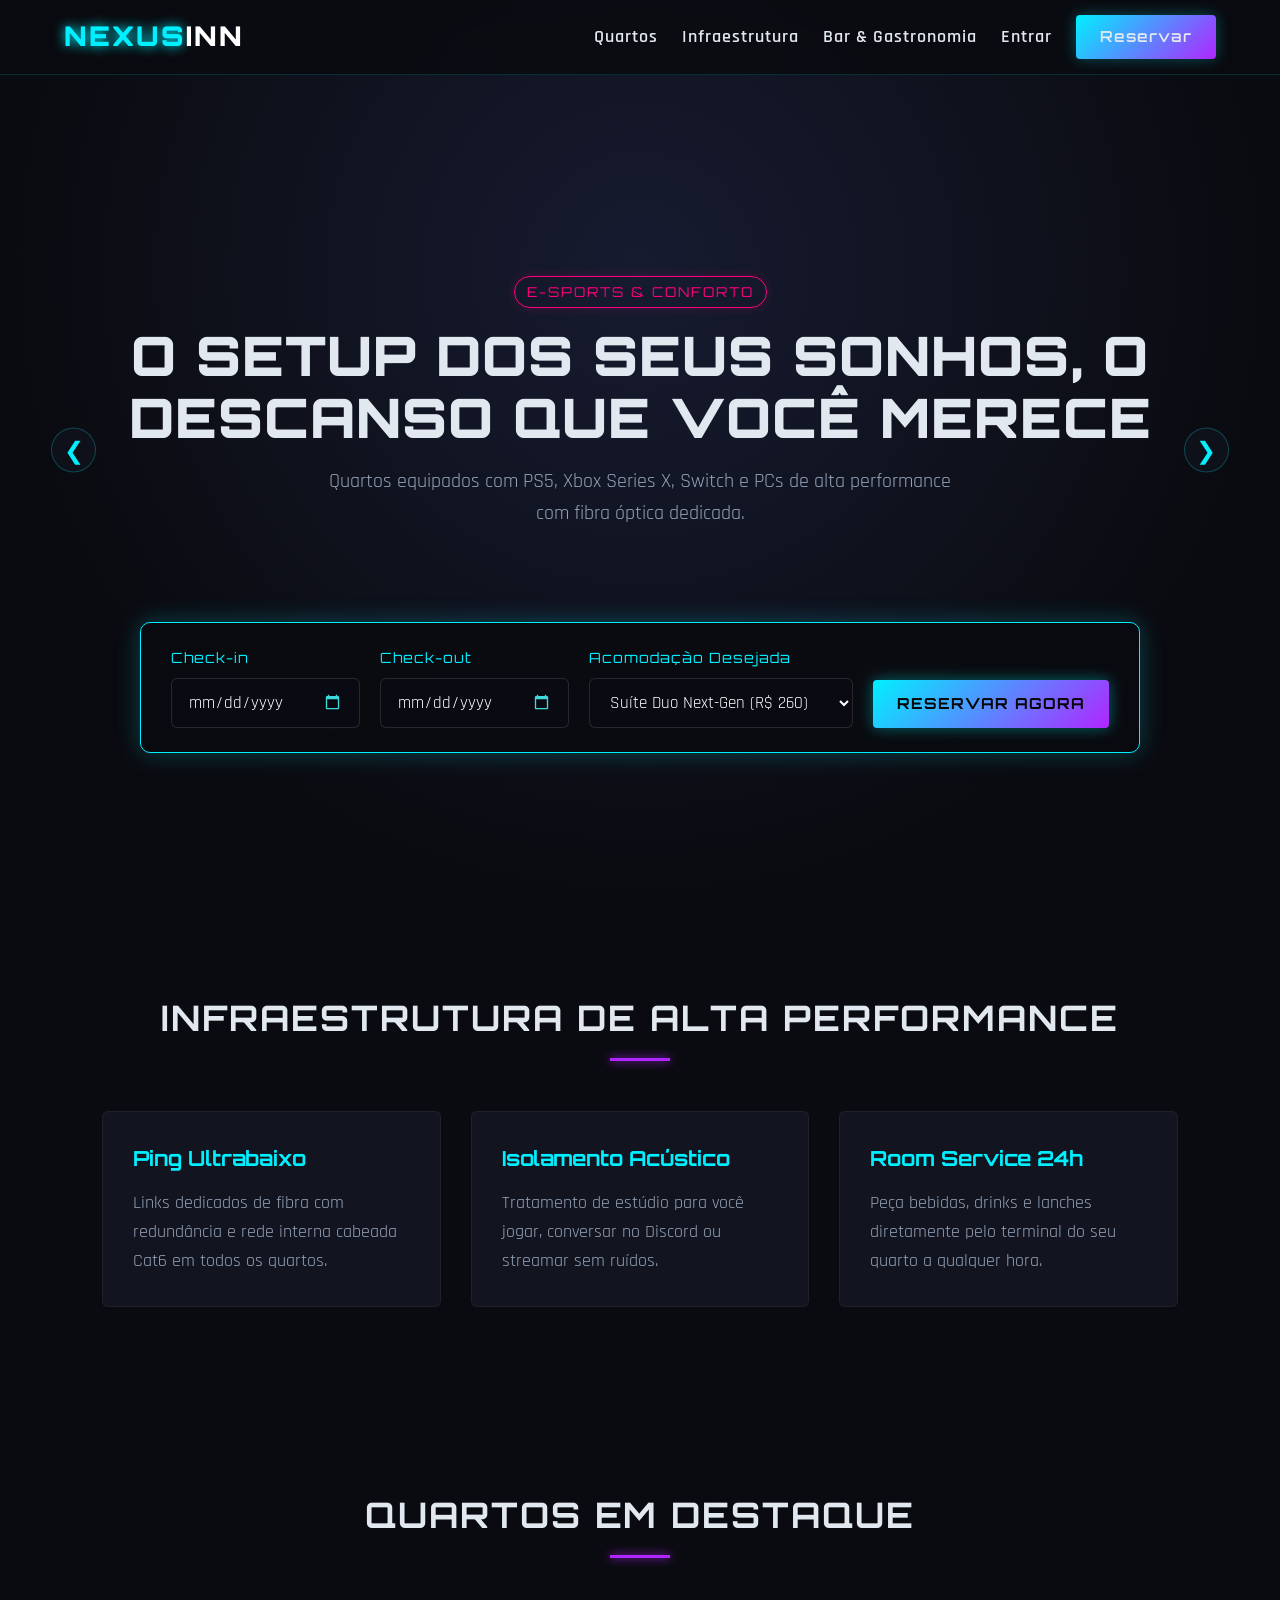
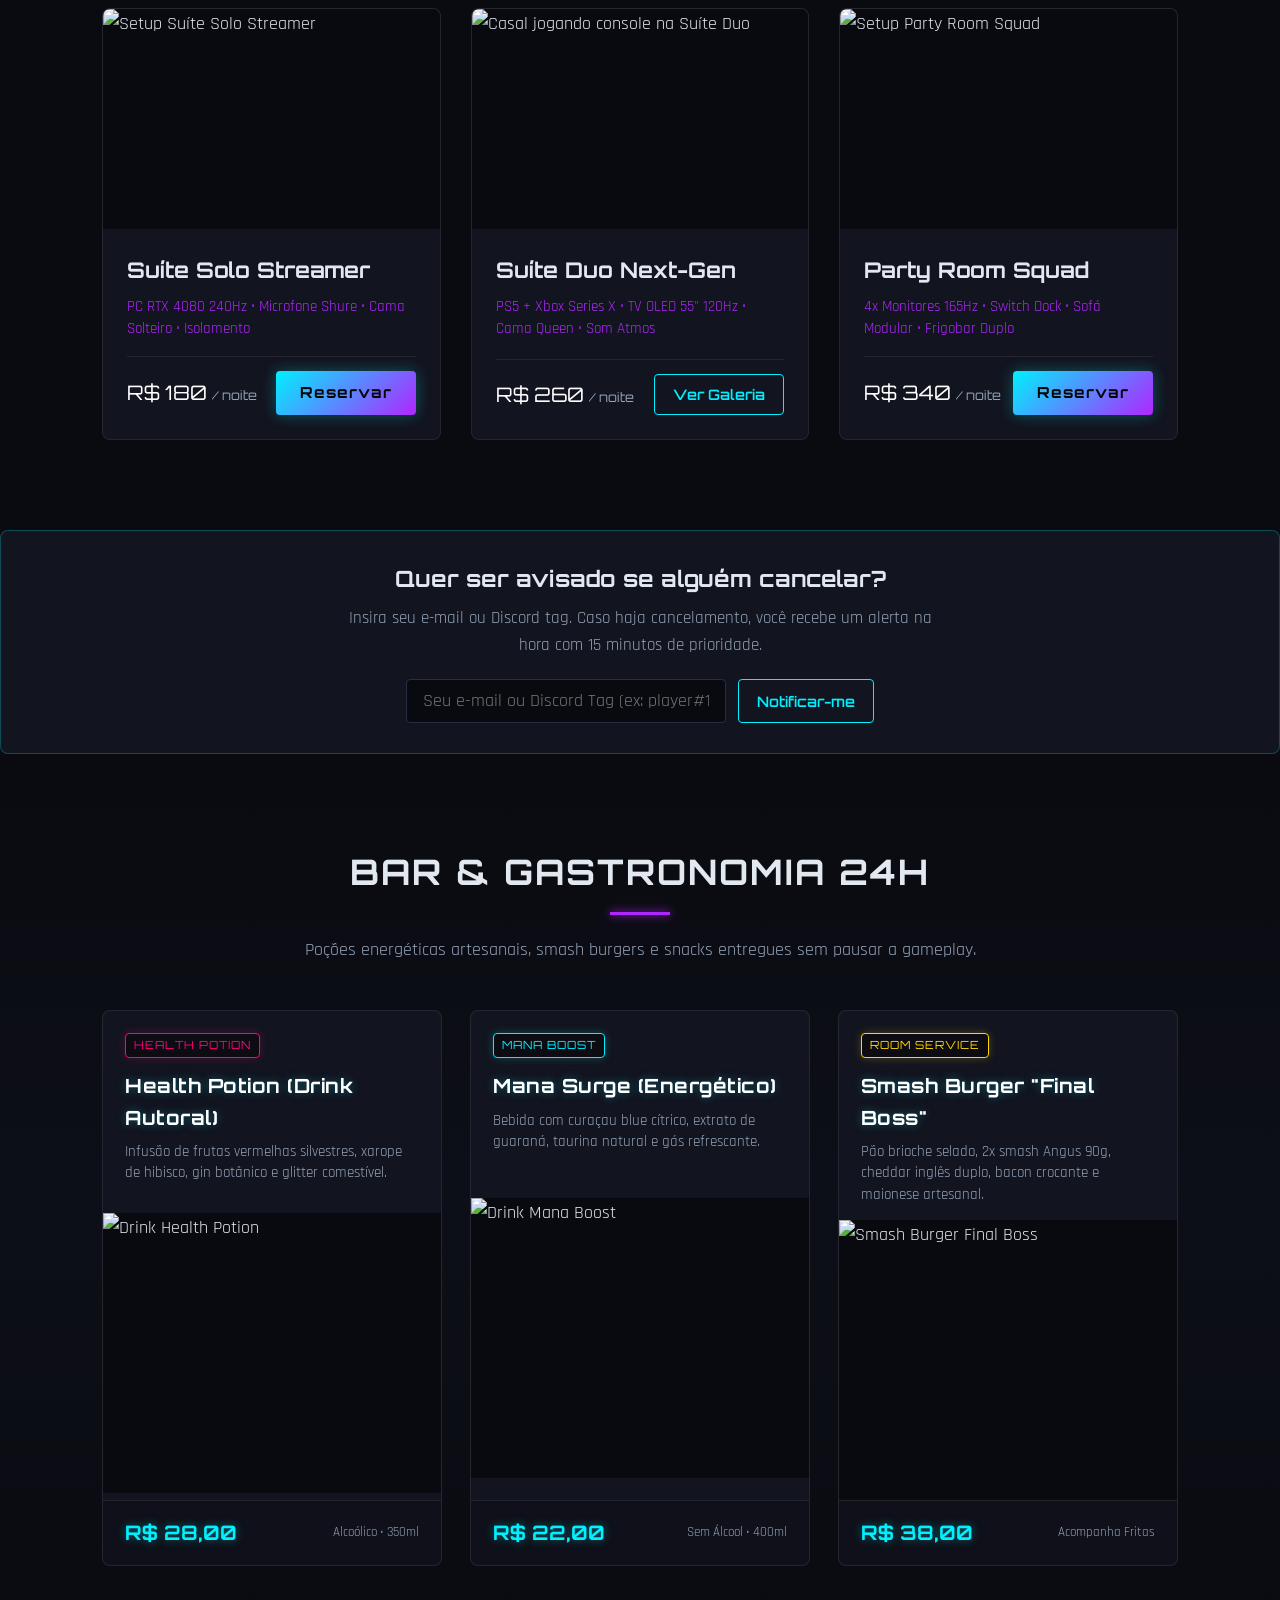
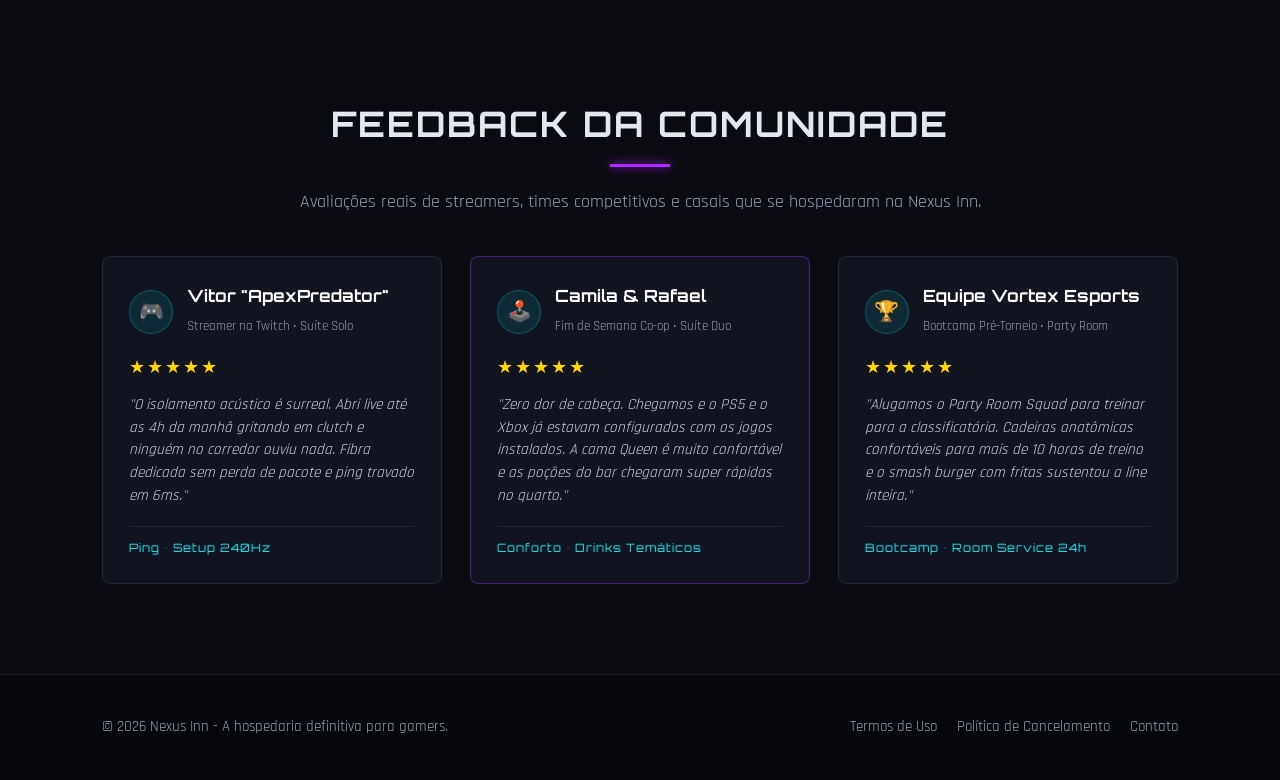
==== commit 8033efac: "feat: implementa autenticacao persistente, cadastro e sessao gamer na navbar" ====
--- a/index.html
+++ b/index.html
@@ -171,6 +171,28 @@
     </div>
   </section>
 
+  <!-- FORMULÁRIO DE LISTA DE ESPERA -->
+<section id="lista-espera" class="waitlist-card">
+  <h3 class="waitlist-title">Quer ser avisado se alguém cancelar?</h3>
+  <p class="waitlist-subtitle">
+    Insira seu e-mail ou Discord tag. Caso haja cancelamento, você recebe um alerta na hora com 15 minutos de prioridade.
+  </p>
+
+  <form class="waitlist-form" id="form-espera">
+    <input 
+      type="text" 
+      id="contato-espera" 
+      name="contato" 
+      aria-label="E-mail ou Discord Tag" 
+      placeholder="Seu e-mail ou Discord Tag (ex: player#1234)" 
+      required>
+    <button type="submit" class="btn-secondary">Notificar-me</button>
+  </form>
+
+  <!-- Mensagem de estado dinâmica -->
+  <p id="feedback-espera" class="feedback-msg" hidden></p>
+</section>
+
   <!-- 6. BAR & GASTRONOMIA (TEXTO EM CIMA, IMAGEM EM BAIXO) -->
   <section id="bar" class="section bar-section">
     <h2 class="section-title">BAR & GASTRONOMIA 24H</h2>
--- a/style.css
+++ b/style.css
@@ -1324,256 +1324,278 @@
 }
 
 /* ==========================================================================
-   12. TELA DE FINALIZAÇÃO / COMPROVANTE (pages/finalizacao.html)
+   12.TELA DE FINALIZAÇÃO / COMPROVANTE GAMER PASS (pages/finalizacao.html)
    ========================================================================== */
 .success-page-container {
-    min-height: calc(100vh - 75px);
-    padding: 110px 8% 60px 8%;
-    display: flex;
+  min-height: calc(100vh - 75px);
+  padding: 110px 8% 60px 8%;
+  display: flex;
+  flex-direction: column;
+  align-items: center;
+}
+
+.success-header {
+  text-align: center;
+  margin-bottom: 35px;
+}
+
+.success-header .page-title {
+  margin: 16px 0 10px 0 !important;
+  line-height: 1.25 !important;
+}
+
+.success-header .section-subtitle {
+  margin-top: 0 !important; /* Anula a margem negativa de -30px */
+  margin-bottom: 0 !important;
+  line-height: 1.5 !important;
+}
+
+.success-icon-badge {
+  width: 60px;
+  height: 60px;
+  background: rgba(0, 240, 255, 0.12);
+  border: 2px solid var(--neon-cyan);
+  color: var(--neon-cyan);
+  border-radius: 50%;
+  display: flex;
+  align-items: center;
+  justify-content: center;
+  font-size: 1.8rem;
+  margin: 0 auto 16px auto;
+  box-shadow: 0 0 25px rgba(0, 240, 255, 0.35);
+}
+
+/* ESTRUTURA DO TICKET GAMER */
+.gamer-ticket .lbl {
+  display: block !important;
+  font-size: 0.78rem;
+  font-family: var(--font-display);
+  color: var(--text-muted);
+  letter-spacing: 1px;
+  margin-bottom: 6px;
+}
+
+.ticket-main {
+  flex: 1;
+  padding: 35px;
+  display: flex;
+  flex-direction: column;
+  gap: 24px;
+}
+
+.ticket-header {
+  display: flex;
+  justify-content: space-between;
+  align-items: center;
+  border-bottom: 1px solid rgba(255, 255, 255, 0.1);
+  padding-bottom: 16px;
+}
+
+.ticket-header .brand {
+  font-family: var(--font-display);
+  font-size: 1.2rem;
+  letter-spacing: 1.5px;
+}
+
+.ticket-code {
+  text-align: right;
+}
+
+.ticket-code span {
+  display: block;
+  font-size: 0.75rem;
+  color: var(--text-muted);
+  font-family: var(--font-display);
+  letter-spacing: 1px;
+}
+
+.ticket-code strong {
+  font-family: var(--font-display);
+  color: var(--neon-cyan);
+  font-size: 1.3rem;
+  letter-spacing: 1.5px;
+}
+
+.ticket-body {
+  display: flex;
+  flex-direction: column;
+  gap: 18px;
+}
+
+.ticket-row {
+  display: grid;
+  grid-template-columns: 1fr 1fr;
+  gap: 20px;
+}
+
+.ticket-col .lbl {
+  display: block;
+  font-size: 0.78rem;
+  font-family: var(--font-display);
+  color: var(--text-muted);
+  letter-spacing: 1px;
+  margin-bottom: 4px;
+}
+
+.ticket-col .val {
+  font-size: 1.18rem;
+  color: #ffffff;
+  display: block;
+}
+
+.ticket-col .hint {
+  color: var(--neon-purple);
+  font-size: 0.82rem;
+}
+
+.rules-box {
+  background: #090a10;
+  border-left: 3px solid var(--neon-cyan);
+  padding: 12px 16px;
+  border-radius: 4px;
+}
+
+.rules-box .lbl {
+  font-family: var(--font-display);
+  font-size: 0.8rem;
+  color: var(--neon-cyan);
+  margin-bottom: 4px;
+  display: block;
+}
+
+.rules-box p {
+  font-size: 0.92rem;
+  color: var(--text-muted);
+  line-height: 1.45;
+}
+
+.ticket-footer {
+  display: flex !important;
+  justify-content: space-between !important;
+  align-items: flex-end !important;
+  border-top: 1px solid rgba(255, 255, 255, 0.1);
+  padding-top: 18px;
+  gap: 20px;
+}
+
+.ticket-footer > div {
+  display: flex;
+  flex-direction: column;
+  gap: 4px;
+}
+
+.price-val {
+  font-family: var(--font-display);
+  font-size: 1.4rem;
+  color: var(--neon-cyan);
+  white-space: nowrap;
+  display: block;
+}
+
+.pay-method {
+  display: inline-flex !important;
+  align-items: center;
+  width: fit-content;
+  font-family: var(--font-display);
+  background: rgba(176, 38, 255, 0.15);
+  border: 1px solid var(--neon-purple);
+  padding: 6px 14px;
+  border-radius: 4px;
+  font-size: 0.88rem;
+  color: #ffffff;
+  white-space: nowrap !important; /* Impede que o texto quebre em duas caixas */
+}
+
+/* CANHOTO COM PICOTE PONTILHADO */
+.ticket-stub {
+  width: 230px;
+  background: #0d0f19;
+  border-left: 2px dashed rgba(255, 255, 255, 0.18);
+  display: flex;
+  flex-direction: column;
+  align-items: center;
+  justify-content: center;
+  padding: 24px;
+  text-align: center;
+}
+
+.stub-title {
+  font-family: var(--font-display);
+  font-size: 0.85rem;
+  letter-spacing: 1px;
+  color: var(--text-muted);
+  margin-bottom: 12px;
+}
+
+.qr-code-ticket {
+  background: #090a10;
+  padding: 8px;
+  border-radius: 6px;
+  border: 1px solid var(--border-glow);
+  margin-bottom: 12px;
+}
+
+.scan-hint {
+  font-size: 0.8rem;
+  color: var(--neon-cyan);
+  font-family: var(--font-display);
+}
+
+.confirmation-actions {
+  display: flex;
+  gap: 16px;
+  margin-top: 35px;
+}
+
+/* ESTILOS DE IMPRESSÃO LIMPA EM FOLHA A4 */
+@media print {
+  body {
+    background: #ffffff !important;
+    color: #000000 !important;
+  }
+  .no-print {
+    display: none !important;
+  }
+  .success-page-container {
+    padding: 0 !important;
+  }
+  .gamer-ticket {
+    border: 2px solid #000000 !important;
+    box-shadow: none !important;
+    background: #ffffff !important;
+    color: #000000 !important;
+  }
+  .ticket-stub {
+    background: #fafafa !important;
+    border-left: 2px dashed #000000 !important;
+  }
+  .ticket-col .val, .ticket-header .brand, .price-val, .ticket-code strong {
+    color: #000000 !important;
+  }
+  .rules-box {
+    background: #f4f4f4 !important;
+    border-left: 3px solid #000000 !important;
+    color: #000000 !important;
+  }
+  .rules-box p, .ticket-col .lbl, .ticket-code span, .ticket-col .hint, .scan-hint, .stub-title {
+    color: #333333 !important;
+  }
+}
+
+@media (max-width: 820px) {
+  .gamer-ticket {
     flex-direction: column;
-    align-items: center;
-}
-
-.success-header {
-    text-align: center;
-    margin-bottom: 40px;
-}
-
-.success-icon-badge {
-    width: 60px;
-    height: 60px;
-    background: rgba(0, 240, 255, 0.15);
-    border: 2px solid var(--neon-cyan);
-    color: var(--neon-cyan);
-    border-radius: 50%;
-    display: flex;
-    align-items: center;
-    justify-content: center;
-    font-size: 2rem;
-    margin: 0 auto 16px auto;
-    box-shadow: 0 0 25px rgba(0, 240, 255, 0.4);
-}
-
-/* GAMER TICKET / VOUCHER */
-.gamer-ticket {
-    display: flex;
+  }
+  .ticket-stub {
     width: 100%;
-    max-width: 850px;
-    background: var(--bg-card);
-    border: 1px solid var(--border-glow);
-    border-radius: 12px;
-    overflow: hidden;
-    box-shadow: 0 15px 40px rgba(0, 0, 0, 0.7);
-    position: relative;
-}
-
-.ticket-main {
-    flex: 1;
-    padding: 35px;
-    display: flex;
+    border-left: none;
+    border-top: 2px dashed rgba(255, 255, 255, 0.18);
+  }
+  .confirmation-actions {
     flex-direction: column;
-    gap: 25px;
-}
-
-.ticket-header {
-    display: flex;
-    justify-content: space-between;
-    align-items: center;
-    border-bottom: 1px solid rgba(255, 255, 255, 0.1);
-    padding-bottom: 16px;
-}
-
-.ticket-header .brand {
-    font-family: var(--font-display);
-    font-size: 1.2rem;
-    letter-spacing: 2px;
-}
-
-.ticket-code {
-    text-align: right;
-}
-
-.ticket-code span {
-    display: block;
-    font-size: 0.75rem;
-    color: var(--text-muted);
-    font-family: var(--font-display);
-}
-
-.ticket-code strong {
-    font-family: var(--font-display);
-    color: var(--neon-cyan);
-    font-size: 1.3rem;
-    letter-spacing: 1px;
-}
-
-.ticket-body {
-    display: flex;
-    flex-direction: column;
-    gap: 20px;
-}
-
-.ticket-row {
-    display: grid;
-    grid-template-columns: 1fr 1fr;
-    gap: 20px;
-}
-
-.ticket-col .lbl {
-    display: block;
-    font-size: 0.8rem;
-    font-family: var(--font-display);
-    color: var(--text-muted);
-    letter-spacing: 1px;
-}
-
-.ticket-col .val {
-    font-size: 1.2rem;
-    color: #ffffff;
-    display: block;
-}
-
-.ticket-col .hint {
-    color: var(--neon-purple);
-    font-size: 0.85rem;
-}
-
-.rules-box {
-    background: #090a10;
-    border-left: 3px solid var(--neon-cyan);
-    padding: 12px 16px;
-    border-radius: 4px;
-}
-
-.rules-box .lbl {
-    font-family: var(--font-display);
-    font-size: 0.8rem;
-    color: var(--neon-cyan);
-    margin-bottom: 4px;
-    display: block;
-}
-
-.rules-box p {
-    font-size: 0.95rem;
-    color: var(--text-muted);
-    line-height: 1.4;
-}
-
-.ticket-footer {
-    display: flex;
-    justify-content: space-between;
-    align-items: center;
-    border-top: 1px solid rgba(255, 255, 255, 0.1);
-    padding-top: 16px;
-}
-
-.price-val {
-    font-family: var(--font-display);
-    font-size: 1.4rem;
-    color: var(--neon-cyan);
-}
-
-.pay-method {
-    font-family: var(--font-display);
-    background: rgba(176, 38, 255, 0.2);
-    border: 1px solid var(--neon-purple);
-    padding: 4px 10px;
-    border-radius: 4px;
-    font-size: 0.9rem;
-}
-
-/* CANHOTO COM CORTE PONTILHADO */
-.ticket-stub {
-    width: 220px;
-    background: #0d0f19;
-    border-left: 2px dashed rgba(255, 255, 255, 0.15);
-    display: flex;
-    flex-direction: column;
-    align-items: center;
-    justify-content: center;
-    padding: 25px;
-    text-align: center;
-    position: relative;
-}
-
-.stub-title {
-    font-family: var(--font-display);
-    font-size: 0.85rem;
-    letter-spacing: 1px;
-    color: var(--text-muted);
-    margin-bottom: 15px;
-}
-
-.qr-code-ticket {
-    background: #090a10;
-    padding: 10px;
-    border-radius: 6px;
-    border: 1px solid var(--border-glow);
-    margin-bottom: 12px;
-}
-
-.scan-hint {
-    font-size: 0.8rem;
-    color: var(--neon-cyan);
-}
-
-.confirmation-actions {
-    display: flex;
-    gap: 16px;
-    margin-top: 35px;
-}
-
-/* ESTILOS DE IMPRESSÃO (VOUCHER LIMPO) */
-@media print {
-    body {
-        background: #ffffff !important;
-        color: #000000 !important;
-    }
-
-    .no-print {
-        display: none !important;
-    }
-
-    .success-page-container {
-        padding: 0;
-    }
-
-    .gamer-ticket {
-        border: 2px solid #000000;
-        box-shadow: none;
-        background: #ffffff;
-        color: #000000;
-    }
-
-    .ticket-col .val,
-    .ticket-header .brand,
-    .price-val {
-        color: #000000 !important;
-    }
-
-    .rules-box {
-        background: #f0f0f0;
-        border-left: 3px solid #000000;
-        color: #000000;
-    }
-}
-
-@media (max-width: 768px) {
-    .gamer-ticket {
-        flex-direction: column;
-    }
-
-    .ticket-stub {
-        width: 100%;
-        border-left: none;
-        border-top: 2px dashed rgba(255, 255, 255, 0.15);
-    }
-
-    .confirmation-actions {
-        flex-direction: column;
-        width: 100%;
-        max-width: 320px;
-    }
+    width: 100%;
+    max-width: 320px;
+  }
 }
 
 /* ==========================================================================
@@ -2398,4 +2420,225 @@
 .flatpickr-day.prevMonthDay,
 .flatpickr-day.nextMonthDay {
   color: rgba(255, 255, 255, 0.18) !important;
+}
+
+/* ==========================================================================
+   TELA DE PAGAMENTO (pages/pagamento.html)
+   ========================================================================== */
+.checkout-timer-badge {
+  font-family: var(--font-display);
+  font-size: 0.9rem;
+  color: var(--neon-cyan);
+  background: rgba(0, 240, 255, 0.08);
+  padding: 8px 18px;
+  border-radius: 20px;
+  border: 1px solid var(--border-glow);
+}
+
+.payment-container {
+  min-height: calc(100vh - 80px);
+  padding: 120px 8% 60px 8%;
+}
+
+.payment-grid {
+  display: grid;
+  grid-template-columns: 1fr 380px;
+  gap: 40px;
+  align-items: start;
+}
+
+.payment-tabs {
+  display: flex;
+  gap: 16px;
+  margin: 25px 0;
+}
+
+.tab-btn {
+  flex: 1;
+  background: var(--bg-card);
+  border: 1px solid #282d44;
+  color: var(--text-muted);
+  font-family: var(--font-display);
+  font-size: 1rem;
+  padding: 14px;
+  border-radius: 6px;
+  cursor: pointer;
+  transition: var(--transition);
+  display: flex;
+  align-items: center;
+  justify-content: center;
+  gap: 10px;
+}
+
+.tab-btn:hover {
+  border-color: rgba(0, 240, 255, 0.5);
+  color: #ffffff;
+}
+
+.tab-btn.active {
+  border-color: var(--neon-cyan);
+  color: #ffffff;
+  background: rgba(0, 240, 255, 0.08);
+  box-shadow: 0 0 15px rgba(0, 240, 255, 0.2);
+}
+
+.tab-content {
+  display: none;
+  background: var(--bg-card);
+  border: 1px solid rgba(255, 255, 255, 0.08);
+  border-radius: 8px;
+  padding: 30px;
+}
+
+.tab-content.active {
+  display: block;
+}
+
+/* Área PIX */
+.pix-box {
+  display: flex;
+  flex-direction: column;
+  align-items: center;
+  text-align: center;
+  gap: 18px;
+}
+
+.qr-placeholder {
+  background: #090a10;
+  padding: 16px;
+  border-radius: 8px;
+  border: 1px solid var(--border-glow);
+  box-shadow: 0 0 20px rgba(0, 240, 255, 0.15);
+}
+
+.pix-instruction {
+  color: var(--text-muted);
+  font-size: 0.95rem;
+  max-width: 450px;
+  line-height: 1.5;
+}
+
+.copy-paste-group {
+  display: flex;
+  width: 100%;
+  max-width: 480px;
+  gap: 8px;
+}
+
+.copy-paste-group input {
+  flex: 1;
+  background: #090a10;
+  border: 1px solid #282d44;
+  color: var(--neon-cyan);
+  padding: 12px 14px;
+  border-radius: 4px;
+  font-family: monospace;
+  font-size: 0.85rem;
+  outline: none;
+}
+
+/* Formulário de Cartão */
+.credit-card-form {
+  display: flex;
+  flex-direction: column;
+  gap: 18px;
+}
+
+.form-row-card {
+  display: grid;
+  grid-template-columns: 1fr 1fr;
+  gap: 16px;
+}
+
+/* Resumo da Compra Lateral */
+.order-summary-card {
+  position: sticky;
+  top: 100px;
+  background: var(--bg-card);
+  border: 1px solid var(--border-glow);
+  border-radius: 8px;
+  padding: 26px;
+  display: flex;
+  flex-direction: column;
+  gap: 14px;
+}
+
+.security-guarantee {
+  display: flex;
+  flex-direction: column;
+  gap: 10px;
+  margin-top: 20px;
+  padding-top: 15px;
+  border-top: 1px solid rgba(255, 255, 255, 0.08);
+  font-size: 0.85rem;
+  color: var(--text-muted);
+}
+
+/* Modal de Processamento */
+.processing-modal {
+  position: fixed;
+  inset: 0;
+  background: rgba(10, 11, 16, 0.85);
+  backdrop-filter: blur(8px);
+  display: none;
+  align-items: center;
+  justify-content: center;
+  z-index: 2000;
+}
+
+.processing-modal.show {
+  display: flex;
+}
+
+.processing-card {
+  background: var(--bg-card);
+  border: 1px solid var(--neon-cyan);
+  border-radius: 8px;
+  padding: 40px;
+  text-align: center;
+  box-shadow: 0 0 30px rgba(0, 240, 255, 0.3);
+  max-width: 420px;
+}
+
+.spinner {
+  width: 50px;
+  height: 50px;
+  border: 4px solid rgba(0, 240, 255, 0.2);
+  border-top-color: var(--neon-cyan);
+  border-radius: 50%;
+  margin: 0 auto 20px auto;
+  animation: spin 0.8s linear infinite;
+}
+
+@keyframes spin {
+  to { transform: rotate(360deg); }
+}
+
+@media (max-width: 992px) {
+  .payment-grid {
+    grid-template-columns: 1fr;
+  }
+  .order-summary-card {
+    position: static;
+  }
+}
+/* Mensagens de Feedback */
+
+.feedback-msg {
+  margin-top: 12px;
+  font-size: 0.9rem;
+  padding: 8px 12px;
+  border-radius: 6px;
+}
+
+.feedback-msg.sucesso {
+  background-color: rgba(46, 213, 115, 0.15);
+  color: #2ed573;
+  border: 1px solid #2ed573;
+}
+
+.feedback-msg.erro {
+  background-color: rgba(255, 71, 87, 0.15);
+  color: #ff4757;
+  border: 1px solid #ff4757;
 }
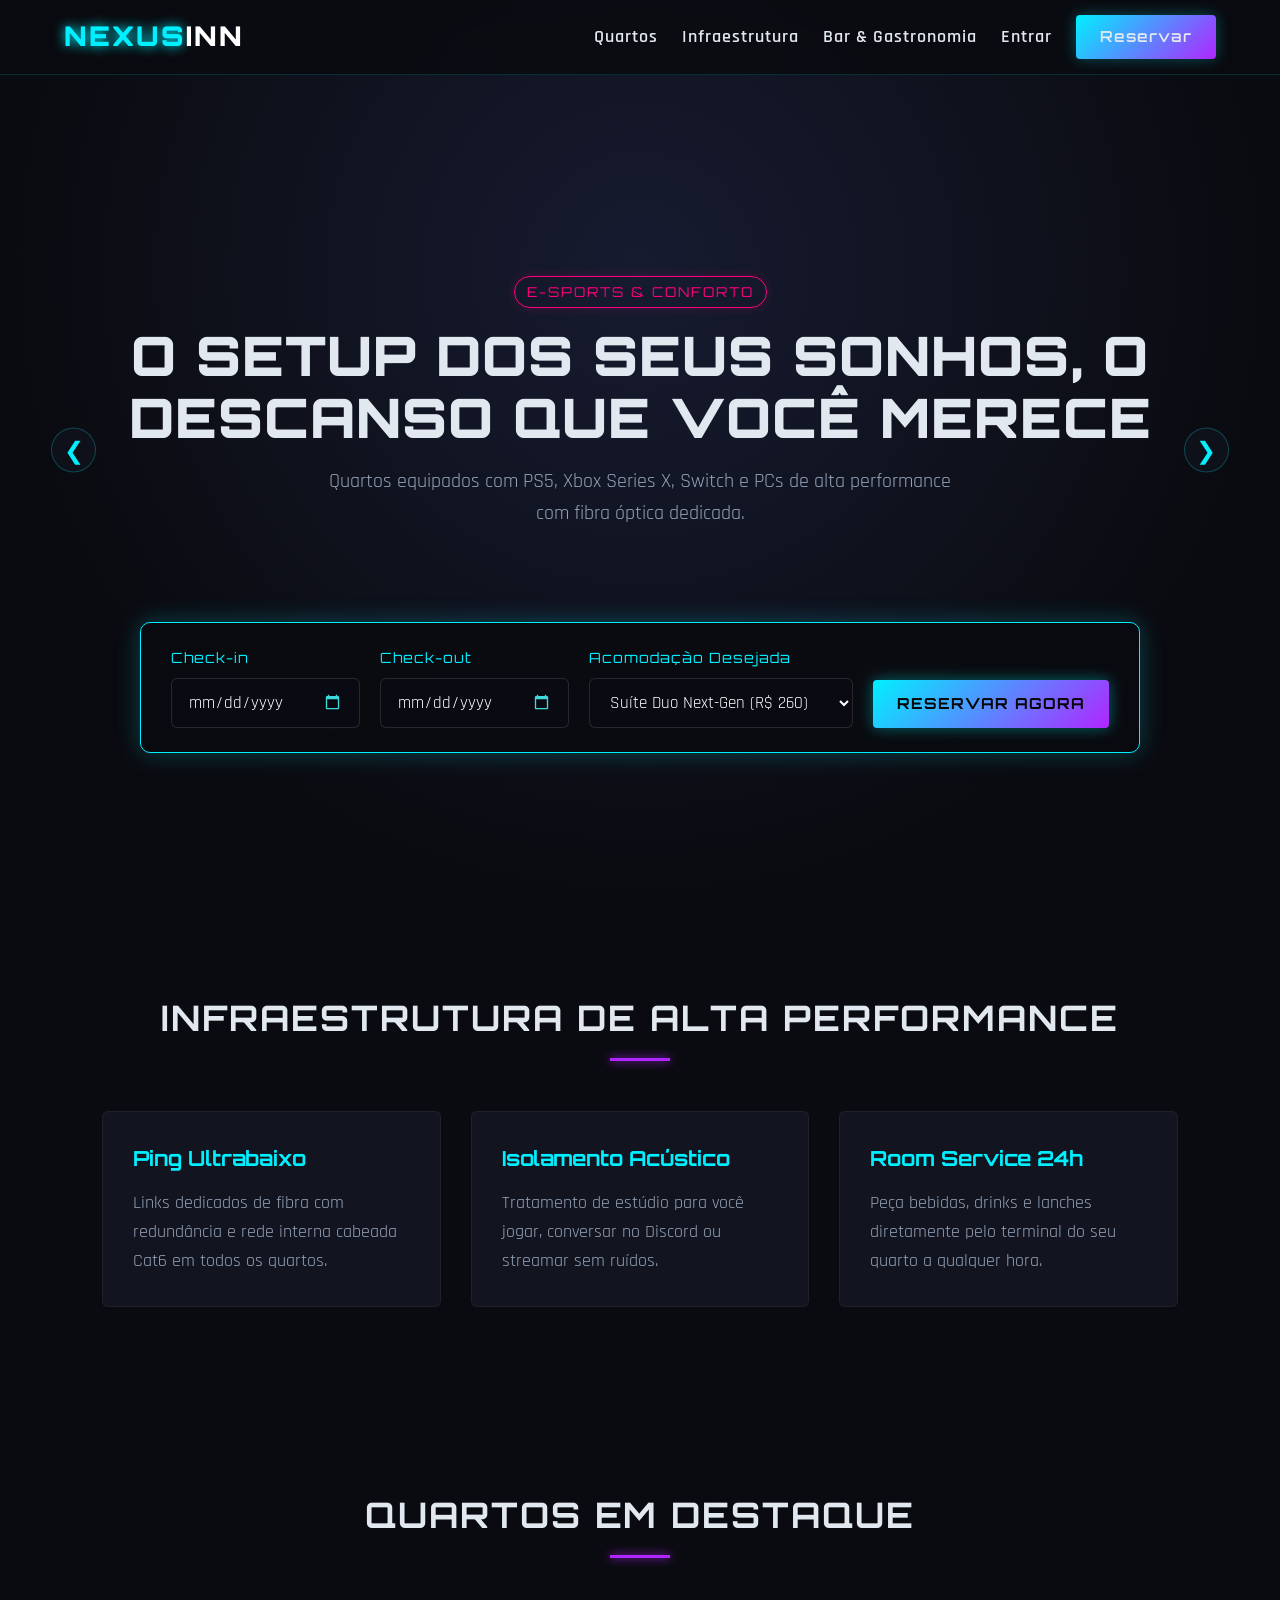
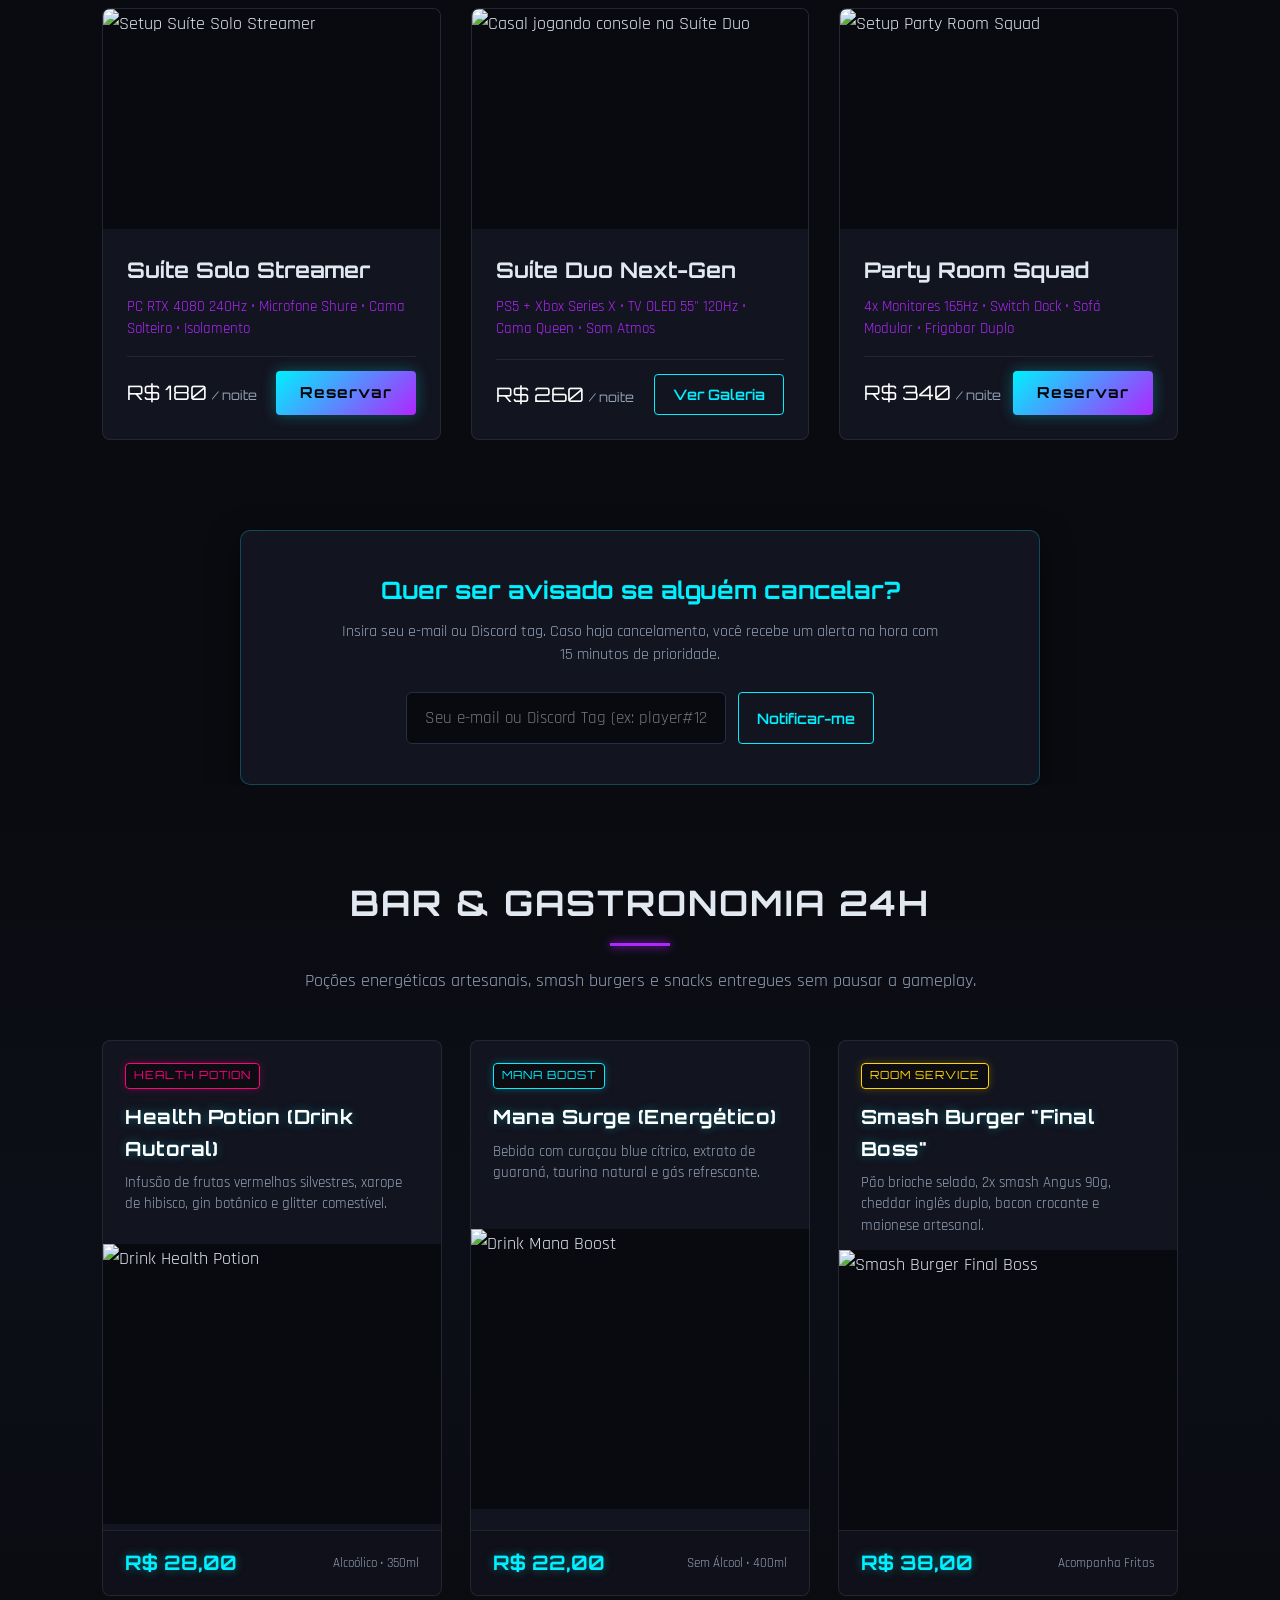
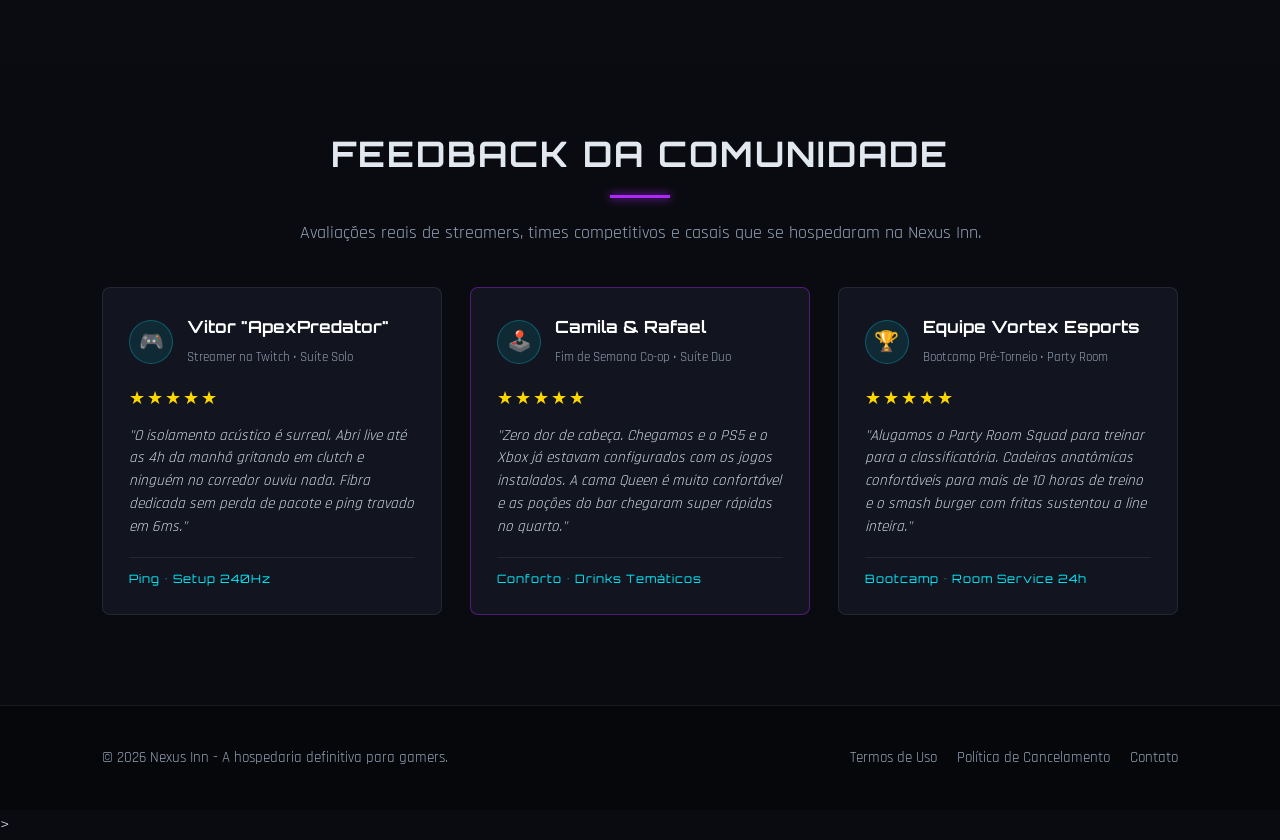
==== commit 22be9f07: "fix: otimiza carregamento do supabase e corrige fechamento de tags" ====
--- a/index.html
+++ b/index.html
@@ -311,6 +311,10 @@
     </div>
   </footer>
 
+<!-- SDK Oficial do Supabase -->
+  <!-- NOSONAR -->
+<script defer src="../supabase-sdk.js"></script>
+  <script defer src="../supabase.js"></script>>
   <script src="script.js"></script>
   <script src="https://cdn.jsdelivr.net/npm/flatpickr"></script>
   <script src="https://cdn.jsdelivr.net/npm/flatpickr/dist/l10n/pt.js"></script>
--- a/style.css
+++ b/style.css
@@ -846,130 +846,143 @@
    9. TELA DE QUARTO OCUPADO (pages/ocupado.html)
    ========================================================================== */
 .occupied-container {
-    min-height: calc(100vh - 75px);
-    padding: 110px 8% 60px 8%;
-    display: flex;
-    flex-direction: column;
-    gap: 50px;
+  min-height: calc(100vh - 80px);
+  padding: 120px 8% 60px 8%;
+  display: flex;
+  flex-direction: column;
+  gap: 50px;
 }
 
 .alert-box {
-    background: radial-gradient(circle at 50% 0%, #20141f 0%, var(--bg-card) 75%);
-    border: 1px solid rgba(255, 0, 127, 0.4);
-    border-radius: 8px;
-    padding: 40px;
-    text-align: center;
-    box-shadow: 0 0 30px rgba(255, 0, 127, 0.15);
+  background: radial-gradient(circle at 50% 0%, rgba(255, 0, 127, 0.15) 0%, var(--bg-card) 75%);
+  border: 1px solid rgba(255, 0, 127, 0.4);
+  border-radius: 10px;
+  padding: 40px 30px;
+  text-align: center;
+  box-shadow: 0 0 30px rgba(255, 0, 127, 0.2);
 }
 
 .status-badge {
-    font-family: var(--font-display);
-    font-size: 0.85rem;
-    color: #ffffff;
-    background: var(--neon-pink);
-    padding: 5px 14px;
-    border-radius: 4px;
-    letter-spacing: 2px;
-    display: inline-block;
-    margin-bottom: 20px;
-    box-shadow: 0 0 15px rgba(255, 0, 127, 0.5);
+  font-family: var(--font-display);
+  font-size: 0.85rem;
+  color: #ffffff;
+  background: var(--neon-pink);
+  padding: 6px 16px;
+  border-radius: 4px;
+  letter-spacing: 2px;
+  display: inline-block;
+  margin-bottom: 20px;
+  box-shadow: 0 0 15px rgba(255, 0, 127, 0.6);
 }
 
 .alert-title {
-    font-family: var(--font-display);
-    font-size: clamp(1.8rem, 4vw, 2.8rem);
-    color: #ffffff;
-    margin-bottom: 16px;
-    letter-spacing: 1px;
+  font-family: var(--font-display);
+  font-size: clamp(1.8rem, 4vw, 2.6rem);
+  color: #ffffff;
+  margin-bottom: 16px;
+  letter-spacing: 1.5px;
 }
 
 .alert-description {
-    color: var(--text-muted);
-    font-size: 1.2rem;
-    max-width: 650px;
-    margin: 0 auto 30px auto;
-}
-
-.highlight-text {
-    color: var(--neon-cyan);
-    font-weight: 700;
+  color: var(--text-muted);
+  font-size: 1.15rem;
+  max-width: 700px;
+  margin: 0 auto 30px auto;
+  line-height: 1.6;
 }
 
 .action-buttons {
-    display: flex;
-    justify-content: center;
-    gap: 16px;
-    flex-wrap: wrap;
+  display: flex;
+  justify-content: center;
+  gap: 16px;
+  flex-wrap: wrap;
+}
+
+.suggestions-header {
+  text-align: center;
+  margin-bottom: 30px;
 }
 
 .sub-heading {
-    font-family: var(--font-display);
-    font-size: 1.8rem;
-    color: var(--neon-cyan);
-    margin-bottom: 8px;
+  font-family: var(--font-display);
+  font-size: clamp(1.6rem, 3vw, 2.2rem);
+  color: #ffffff;
+  margin: 12px 0 8px 0;
 }
 
 .helper-text {
-    color: var(--text-muted);
-    margin-bottom: 24px;
-}
-
-.badge-avail {
-    font-size: 0.75rem;
-    font-family: var(--font-display);
-    background: rgba(0, 240, 255, 0.15);
-    color: var(--neon-cyan);
-    border: 1px solid var(--neon-cyan);
-    padding: 3px 8px;
-    border-radius: 4px;
-    display: inline-block;
-    margin-bottom: 12px;
-}
-
+  color: var(--text-muted);
+  font-size: 1rem;
+}
+
+/* Caixa da Fila de Espera */
 .waitlist-card {
-    background: var(--bg-card);
-    border: 1px solid var(--border-glow);
-    border-radius: 8px;
-    padding: 30px;
-    text-align: center;
+  background: var(--bg-card);
+  border: 1px solid var(--border-glow);
+  border-radius: 10px;
+  padding: 40px 30px;
+  text-align: center;
+  box-shadow: 0 10px 30px rgba(0, 0, 0, 0.5);
+  max-width: 800px;
+  margin: 0 auto;
+  width: 100%;
+}
+
+.waitlist-icon {
+  font-size: 2rem;
+  display: block;
+  margin-bottom: 10px;
 }
 
 .waitlist-title {
-    font-family: var(--font-display);
-    font-size: 1.4rem;
-    margin-bottom: 8px;
+  font-family: var(--font-display);
+  font-size: 1.5rem;
+  color: var(--neon-cyan);
+  margin-bottom: 10px;
 }
 
 .waitlist-subtitle {
-    color: var(--text-muted);
-    font-size: 1.05rem;
-    max-width: 600px;
-    margin: 0 auto 20px auto;
+  color: var(--text-muted);
+  font-size: 0.98rem;
+  max-width: 600px;
+  margin: 0 auto 25px auto;
+  line-height: 1.5;
 }
 
 .waitlist-form {
-    display: flex;
-    justify-content: center;
-    gap: 12px;
-    flex-wrap: wrap;
+  display: flex;
+  justify-content: center;
+  gap: 12px;
+  flex-wrap: wrap;
 }
 
 .waitlist-form input {
-    background: #090a10;
-    border: 1px solid #282d44;
-    color: #ffffff;
-    padding: 10px 16px;
-    border-radius: 4px;
-    font-family: var(--font-body);
-    font-size: 1.1rem;
-    min-width: 320px;
-    outline: none;
-    transition: var(--transition);
+  background: #090a10;
+  border: 1px solid #282d44;
+  color: #ffffff;
+  padding: 14px 18px;
+  border-radius: 6px;
+  font-family: var(--font-body);
+  font-size: 1.05rem;
+  min-width: 320px;
+  outline: none;
+  transition: var(--transition);
 }
 
 .waitlist-form input:focus {
-    border-color: var(--neon-cyan);
-    box-shadow: 0 0 8px rgba(0, 240, 255, 0.4);
+  border-color: var(--neon-cyan);
+  box-shadow: 0 0 10px rgba(0, 240, 255, 0.3);
+}
+
+.waitlist-feedback {
+  display: none;
+  margin-top: 20px;
+  padding: 12px 20px;
+  border-radius: 6px;
+  background: rgba(0, 240, 255, 0.1);
+  border: 1px solid var(--neon-cyan);
+  color: var(--neon-cyan);
+  font-size: 0.95rem;
 }
 
 /* ==========================================================================
@@ -995,8 +1008,16 @@
   box-shadow: 0 10px 30px rgba(0, 0, 0, 0.7);
 }
 
-.booking-header {
-  margin-bottom: 28px;
+.booking-header .page-title {
+  margin: 16px 0 8px 0 !important;
+  line-height: 1.2 !important;
+}
+
+.booking-header .section-subtitle {
+  margin-top: 0 !important; /* Anula o margin-top: -30px global */
+  margin-bottom: 0 !important;
+  line-height: 1.5 !important;
+  color: var(--text-muted);
 }
 
 .booking-custom-form {
@@ -1602,45 +1623,70 @@
    13. TELA DE GALERIA E FICHA TÉCNICA (pages/galeria.html)
    ========================================================================== */
 .gallery-page-container {
-    min-height: calc(100vh - 75px);
-    padding: 110px 8% 60px 8%;
-}
-
+  min-height: calc(100vh - 80px);
+  padding: 120px 8% 60px 8%;
+  display: flex;
+  flex-direction: column;
+  gap: 36px;
+}
+
+/* Cabeçalho do Quarto */
 .room-header-details {
-    display: flex;
-    justify-content: space-between;
-    align-items: flex-end;
-    flex-wrap: wrap;
-    gap: 20px;
-    margin-bottom: 30px;
-    border-bottom: 1px solid rgba(255, 255, 255, 0.08);
-    padding-bottom: 20px;
+  display: flex;
+  justify-content: space-between;
+  align-items: flex-end;
+  gap: 20px;
+  border-bottom: 1px solid rgba(255, 255, 255, 0.08);
+  padding-bottom: 24px;
+}
+
+.room-title-area .page-title {
+  margin: 12px 0 6px 0 !important;
+  line-height: 1.2 !important;
+}
+
+.room-title-area .section-subtitle {
+  margin-top: 0 !important; /* Anula a margem negativa de -30px */
+  margin-bottom: 0 !important;
+  line-height: 1.5 !important;
+  color: var(--text-muted);
 }
 
 .room-price-tag {
-    text-align: right;
-}
-
-.price-lbl {
-    display: block;
-    font-size: 0.85rem;
-    color: var(--text-muted);
-    font-family: var(--font-display);
-}
-
-/* Visor do Carrossel de Fotos */
+  text-align: right;
+  flex-shrink: 0;
+}
+
+.room-price-tag .price-lbl {
+  display: block;
+  font-size: 0.8rem;
+  font-family: var(--font-display);
+  color: var(--text-muted);
+  letter-spacing: 1px;
+}
+
+.room-price-tag .price-val {
+  font-family: var(--font-display);
+  font-size: 1.8rem;
+  color: var(--neon-cyan);
+}
+
+/* Moldura do Carrossel */
 .gallery-showcase {
-    margin-bottom: 50px;
+  display: flex;
+  flex-direction: column;
+  gap: 16px;
 }
 
 .main-display-wrapper {
-    position: relative;
-    width: 100%;
-    height: 480px;
-    border-radius: 12px;
-    overflow: hidden;
-    border: 1px solid var(--border-glow);
-    box-shadow: 0 10px 40px rgba(0, 0, 0, 0.7);
+  position: relative;
+  width: 100%;
+  height: 500px;
+  border-radius: 10px;
+  overflow: hidden;
+  border: 1px solid var(--border-glow);
+  box-shadow: 0 10px 30px rgba(0, 0, 0, 0.7);
+  background: #090a10;
 }
 
 .main-image-frame {
@@ -1650,219 +1696,247 @@
   display: flex;
   align-items: flex-end;
   padding: 30px;
-  background-color: #090a10;
   background-size: cover;
   background-position: center;
-  transition: opacity 0.25s ease, background-image 0.3s ease;
+  transition: opacity 0.2s ease, background-image 0.3s ease;
 }
 
 .image-overlay-info {
-    background: rgba(10, 11, 16, 0.85);
-    backdrop-filter: blur(10px);
-    border: 1px solid rgba(255, 255, 255, 0.1);
-    padding: 16px 24px;
-    border-radius: 8px;
-    font-family: var(--font-display);
-    font-size: 1.15rem;
-    color: #ffffff;
-    max-width: 600px;
+  background: rgba(9, 10, 16, 0.85);
+  backdrop-filter: blur(8px);
+  border-left: 3px solid var(--neon-cyan);
+  padding: 14px 20px;
+  border-radius: 4px;
+  font-family: var(--font-display);
+  font-size: 1.1rem;
+  line-height: 1.4;
+  color: #ffffff;
+  max-width: 600px;
 }
 
 .gallery-nav-btn {
-    position: absolute;
-    top: 50%;
-    transform: translateY(-50%);
-    background: rgba(18, 20, 31, 0.8);
-    border: 1px solid var(--border-glow);
-    color: var(--neon-cyan);
-    width: 48px;
-    height: 48px;
-    border-radius: 50%;
-    font-size: 1.4rem;
-    cursor: pointer;
-    display: flex;
-    align-items: center;
-    justify-content: center;
-    transition: var(--transition);
+  position: absolute;
+  top: 50%;
+  transform: translateY(-50%);
+  background: rgba(9, 10, 16, 0.75);
+  border: 1px solid var(--neon-cyan);
+  color: var(--neon-cyan);
+  width: 46px;
+  height: 46px;
+  border-radius: 50%;
+  display: flex;
+  align-items: center;
+  justify-content: center;
+  cursor: pointer;
+  font-size: 1.2rem;
+  transition: var(--transition);
+  z-index: 10;
 }
 
 .gallery-nav-btn:hover {
-    background: var(--neon-cyan);
-    color: var(--bg-dark);
-    box-shadow: 0 0 20px var(--neon-cyan);
-}
-
-.prev-btn {
-    left: 20px;
-}
-
-.next-btn {
-    right: 20px;
-}
-
-/* Miniaturas / Thumbnails */
+  background: var(--neon-cyan);
+  color: #090a10;
+  box-shadow: 0 0 15px rgba(0, 240, 255, 0.6);
+}
+
+.gallery-nav-btn.prev-btn { left: 20px; }
+.gallery-nav-btn.next-btn { right: 20px; }
+
+/* Miniaturas */
 .thumbnails-track {
-    display: grid;
-    grid-template-columns: repeat(auto-fit, minmax(160px, 1fr));
-    gap: 16px;
-    margin-top: 16px;
+  display: grid;
+  grid-template-columns: repeat(5, 1fr);
+  gap: 14px;
 }
 
 .thumb-item {
-    height: 85px;
-    border-radius: 8px;
-    border: 1px solid #1f2333;
-    padding: 10px;
-    cursor: pointer;
-    transition: var(--transition);
-    display: flex;
+  height: 80px;
+  border-radius: 6px;
+  border: 1px solid rgba(255, 255, 255, 0.1);
+  padding: 10px;
+  cursor: pointer;
+  display: flex;
+  flex-direction: column;
+  justify-content: space-between;
+  transition: var(--transition);
+  position: relative;
+  overflow: hidden;
+}
+
+.thumb-item:hover {
+  border-color: rgba(0, 240, 255, 0.6);
+  transform: translateY(-2px);
+}
+
+.thumb-item.active {
+  border-color: var(--neon-cyan);
+  box-shadow: 0 0 12px rgba(0, 240, 255, 0.4);
+}
+
+.thumb-number {
+  font-family: var(--font-display);
+  font-size: 0.75rem;
+  color: var(--neon-cyan);
+}
+
+.thumb-desc {
+  font-size: 0.8rem;
+  color: #ffffff;
+  white-space: nowrap;
+  overflow: hidden;
+  text-overflow: ellipsis;
+}
+
+/* Ficha Técnica e Sidebar */
+.specs-booking-grid {
+  display: grid;
+  grid-template-columns: 1fr 340px;
+  gap: 36px;
+  align-items: start;
+}
+
+.specs-container {
+  display: flex;
+  flex-direction: column;
+  gap: 28px;
+}
+
+.specs-block-title {
+  font-family: var(--font-display);
+  font-size: 1.25rem;
+  color: var(--neon-cyan);
+  margin-bottom: 14px;
+  letter-spacing: 1px;
+}
+
+.specs-items-grid {
+  display: grid;
+  grid-template-columns: repeat(auto-fit, minmax(260px, 1fr));
+  gap: 16px;
+}
+
+.spec-card {
+  background: var(--bg-card);
+  border: 1px solid rgba(255, 255, 255, 0.08);
+  border-radius: 6px;
+  padding: 16px 20px;
+  display: flex;
+  flex-direction: column;
+  gap: 4px;
+  transition: var(--transition);
+}
+
+.spec-card:hover {
+  border-color: rgba(0, 240, 255, 0.4);
+}
+
+.spec-label {
+  font-family: var(--font-display);
+  font-size: 0.78rem;
+  color: var(--text-muted);
+  letter-spacing: 1px;
+}
+
+.spec-value {
+  font-size: 1.1rem;
+  color: #ffffff;
+}
+
+.spec-sub {
+  font-size: 0.82rem;
+  color: var(--neon-purple);
+  line-height: 1.4;
+}
+
+/* Card Lateral */
+.quick-reserve-sidebar {
+  position: sticky;
+  top: 100px;
+}
+
+.sidebar-box {
+  background: var(--bg-card);
+  border: 1px solid var(--border-glow);
+  border-radius: 8px;
+  padding: 26px;
+  display: flex;
+  flex-direction: column;
+  gap: 14px;
+}
+
+.sidebar-box h3 {
+  font-family: var(--font-display);
+  font-size: 1.3rem;
+  color: #ffffff;
+}
+
+.sidebar-text {
+  color: var(--text-muted);
+  font-size: 0.92rem;
+  line-height: 1.5;
+}
+
+.features-summary-list {
+  list-style: none;
+  display: flex;
+  flex-direction: column;
+  gap: 10px;
+  margin: 10px 0;
+  padding-left: 0;
+  font-size: 0.88rem;
+  color: var(--text-muted);
+}
+
+.features-summary-list li {
+  color: #ffffff;
+}
+
+.sidebar-pricing {
+  display: flex;
+  justify-content: space-between;
+  align-items: baseline;
+  border-top: 1px solid rgba(255, 255, 255, 0.08);
+  padding-top: 14px;
+}
+
+.sidebar-pricing span {
+  color: var(--text-muted);
+  font-size: 0.9rem;
+}
+
+.sidebar-pricing strong {
+  font-family: var(--font-display);
+  font-size: 1.4rem;
+  color: var(--neon-cyan);
+}
+
+/* Responsividade */
+@media (max-width: 992px) {
+  .specs-booking-grid {
+    grid-template-columns: 1fr;
+  }
+  .quick-reserve-sidebar {
+    position: static;
+  }
+  .room-header-details {
     flex-direction: column;
-    justify-content: space-between;
-}
-
-.thumb-item:hover {
-    border-color: var(--neon-cyan);
-    transform: translateY(-3px);
-}
-
-.thumb-item.active {
-    border-color: var(--neon-cyan);
-    box-shadow: 0 0 15px rgba(0, 240, 255, 0.4);
-}
-
-.thumb-number {
-    font-family: var(--font-display);
-    font-size: 0.8rem;
-    color: var(--neon-cyan);
-    font-weight: 700;
-}
-
-.thumb-desc {
-    font-size: 0.8rem;
-    color: var(--text-muted);
-    line-height: 1.2;
-}
-
-/* Grid de Especificações e Sidebar */
-.specs-booking-grid {
-    display: grid;
-    grid-template-columns: 1fr 340px;
-    gap: 40px;
-    align-items: start;
-}
-
-.specs-block {
-    margin-bottom: 40px;
-}
-
-.specs-block-title {
-    font-family: var(--font-display);
-    font-size: 1.35rem;
-    color: var(--neon-cyan);
-    margin-bottom: 18px;
-    letter-spacing: 1px;
-}
-
-.specs-items-grid {
-    display: grid;
-    grid-template-columns: repeat(auto-fit, minmax(260px, 1fr));
-    gap: 20px;
-}
-
-.spec-card {
-    background: var(--bg-card);
-    border: 1px solid rgba(255, 255, 255, 0.06);
-    border-radius: 8px;
-    padding: 20px;
-    display: flex;
-    flex-direction: column;
-    gap: 6px;
-    transition: var(--transition);
-}
-
-.spec-card:hover {
-    border-color: var(--neon-purple);
-    transform: translateY(-2px);
-}
-
-.spec-label {
-    font-family: var(--font-display);
-    font-size: 0.8rem;
-    color: var(--text-muted);
-    letter-spacing: 1px;
-}
-
-.spec-value {
-    font-size: 1.15rem;
-    color: #ffffff;
-}
-
-.spec-sub {
-    font-size: 0.85rem;
-    color: #94a3b8;
-    line-height: 1.3;
-}
-
-/* Sidebar Box */
-.quick-reserve-sidebar {
-    position: sticky;
-    top: 100px;
-}
-
-.sidebar-box {
-    background: var(--bg-card);
-    border: 1px solid var(--border-glow);
-    border-radius: 8px;
-    padding: 26px;
-    box-shadow: 0 10px 30px rgba(0, 0, 0, 0.6);
-}
-
-.sidebar-box h3 {
-    font-family: var(--font-display);
-    font-size: 1.25rem;
-    margin-bottom: 8px;
-    color: var(--neon-cyan);
-}
-
-.sidebar-text {
-    color: var(--text-muted);
-    font-size: 0.95rem;
-    margin-bottom: 18px;
-}
-
-.features-summary-list {
-    list-style: none;
-    display: flex;
-    flex-direction: column;
-    gap: 10px;
-    font-size: 0.95rem;
-    color: #cbd5e1;
-    margin-bottom: 24px;
-}
-
-.sidebar-pricing {
-    display: flex;
-    justify-content: space-between;
-    align-items: center;
-    margin-bottom: 20px;
-    padding-top: 15px;
-    border-top: 1px solid rgba(255, 255, 255, 0.1);
-}
-
-.sidebar-pricing strong {
-    font-family: var(--font-display);
-    color: var(--neon-cyan);
-    font-size: 1.4rem;
-}
-
-@media (max-width: 992px) {
-    .specs-booking-grid {
-        grid-template-columns: 1fr;
-    }
-
-    .main-display-wrapper {
-        height: 340px;
-    }
+    align-items: flex-start;
+  }
+  .room-price-tag {
+    text-align: left;
+  }
+  .thumbnails-track {
+    grid-template-columns: repeat(3, 1fr);
+  }
+}
+
+@media (max-width: 600px) {
+  .main-display-wrapper {
+    height: 320px;
+  }
+  .thumbnails-track {
+    grid-template-columns: repeat(2, 1fr);
+  }
 }
 
 /* ==========================================================================
@@ -2641,4 +2715,221 @@
   background-color: rgba(255, 71, 87, 0.15);
   color: #ff4757;
   border: 1px solid #ff4757;
+}
+
+/* ==========================================================================
+   CORREÇÃO RESPONSIVA: GALERIA E MINIATURAS NO CELULAR
+   ========================================================================== */
+@media (max-width: 768px) {
+  .gallery-page-container {
+    padding: 95px 5% 40px 5% !important;
+  }
+
+  /* 1. Maximiza a moldura para a foto ter destaque total */
+  .main-display-wrapper {
+    height: 320px !important;
+    border-radius: 8px !important;
+  }
+
+  .main-image-frame {
+    padding: 0 !important; /* Remove o padding que espremia a imagem */
+    align-items: flex-end !important;
+  }
+
+  /* 2. Transforma o card preto em uma faixa suave com gradiente na base */
+  .image-overlay-info {
+    position: absolute !important;
+    bottom: 0 !important;
+    left: 0 !important;
+    right: 0 !important;
+    width: 100% !important;
+    max-width: 100% !important;
+    margin: 0 !important;
+    padding: 30px 14px 10px 14px !important;
+    border-radius: 0 0 8px 8px !important;
+    border-left: none !important;
+    border-bottom: 2px solid var(--neon-cyan) !important;
+    background: linear-gradient(180deg, transparent 0%, rgba(9, 10, 16, 0.95) 85%) !important;
+    backdrop-filter: blur(4px) !important;
+    box-sizing: border-box !important;
+  }
+
+  .image-overlay-info strong {
+    font-size: 0.95rem !important;
+    display: block !important;
+    margin-bottom: 2px !important;
+  }
+
+  .image-overlay-info small {
+    font-size: 0.8rem !important;
+    line-height: 1.3 !important;
+    display: block !important;
+  }
+
+  /* 3. Botões de navegação compactos e encostados nas bordas */
+  .gallery-nav-btn {
+    width: 36px !important;
+    height: 36px !important;
+    font-size: 1rem !important;
+    background: rgba(9, 10, 16, 0.65) !important;
+    top: 42% !important;
+    z-index: 5 !important;
+  }
+
+  .gallery-nav-btn.prev-btn { left: 8px !important; }
+  .gallery-nav-btn.next-btn { right: 8px !important; }
+
+  /* 4. Miniaturas em uma única linha horizontal com as fotos visíveis */
+  .thumbnails-track {
+    display: grid !important;
+    grid-template-columns: repeat(5, 1fr) !important;
+    gap: 8px !important;
+    margin-top: 12px !important;
+  }
+
+  .thumb-item {
+    height: 58px !important;
+    padding: 4px 6px !important;
+    border-radius: 4px !important;
+  }
+
+  .thumb-number {
+    font-size: 0.72rem !important;
+  }
+
+  /* Oculta o texto longo nas miniaturas mobile para liberar a foto */
+  .thumb-desc {
+    display: none !important;
+  }
+}
+
+/* ==========================================================================
+   MODAL DE CONSULTA DE RESERVAS SUPABASE (script.js)
+   ========================================================================== */
+.reservas-modal {
+  position: fixed;
+  inset: 0;
+  background: rgba(8, 9, 14, 0.88);
+  backdrop-filter: blur(8px);
+  display: none;
+  align-items: center;
+  justify-content: center;
+  z-index: 3000;
+  padding: 16px;
+}
+
+.reservas-modal.show {
+  display: flex;
+}
+
+.reservas-modal-card {
+  background: var(--bg-card);
+  border: 1px solid var(--border-glow);
+  box-shadow: 0 0 30px rgba(0, 240, 255, 0.25);
+  border-radius: 10px;
+  width: 100%;
+  max-width: 580px;
+  max-height: 85vh;
+  display: flex;
+  flex-direction: column;
+  padding: 26px;
+}
+
+.reservas-modal-header {
+  display: flex;
+  justify-content: space-between;
+  align-items: flex-start;
+  border-bottom: 1px solid rgba(255, 255, 255, 0.08);
+  padding-bottom: 14px;
+  margin-bottom: 18px;
+}
+
+.close-modal-btn {
+  background: transparent;
+  border: none;
+  color: var(--text-muted);
+  font-size: 1.8rem;
+  cursor: pointer;
+  line-height: 1;
+  transition: var(--transition);
+}
+
+.close-modal-btn:hover {
+  color: #fff;
+}
+
+.reservas-search-bar {
+  display: flex;
+  gap: 10px;
+  margin-bottom: 18px;
+}
+
+.reservas-search-bar input {
+  flex: 1;
+  background: #090a10;
+  border: 1px solid #282d44;
+  color: #fff;
+  padding: 10px 14px;
+  border-radius: 4px;
+  outline: none;
+  font-size: 0.95rem;
+}
+
+.reservas-search-bar input:focus {
+  border-color: var(--neon-cyan);
+}
+
+.reservas-lista {
+  overflow-y: auto;
+  display: flex;
+  flex-direction: column;
+  gap: 12px;
+  padding-right: 4px;
+}
+
+.reservas-empty-hint {
+  text-align: center;
+  color: var(--text-muted);
+  font-size: 0.9rem;
+  padding: 20px 0;
+}
+
+.reserva-item-card {
+  background: #090a10;
+  border: 1px solid rgba(255, 255, 255, 0.08);
+  border-left: 3px solid var(--neon-cyan);
+  border-radius: 6px;
+  padding: 14px 18px;
+  display: flex;
+  flex-direction: column;
+  gap: 6px;
+}
+
+.reserva-item-header {
+  display: flex;
+  justify-content: space-between;
+  align-items: center;
+}
+
+.reserva-code {
+  font-family: var(--font-display);
+  color: var(--neon-cyan);
+  font-size: 0.95rem;
+  letter-spacing: 1px;
+}
+
+.reserva-status-badge {
+  font-family: var(--font-display);
+  font-size: 0.72rem;
+  background: rgba(0, 240, 255, 0.12);
+  color: var(--neon-cyan);
+  border: 1px solid var(--border-glow);
+  padding: 2px 8px;
+  border-radius: 4px;
+}
+
+.reserva-item-body {
+  display: flex;
+  flex-direction: column;
+  gap: 4px;
 }
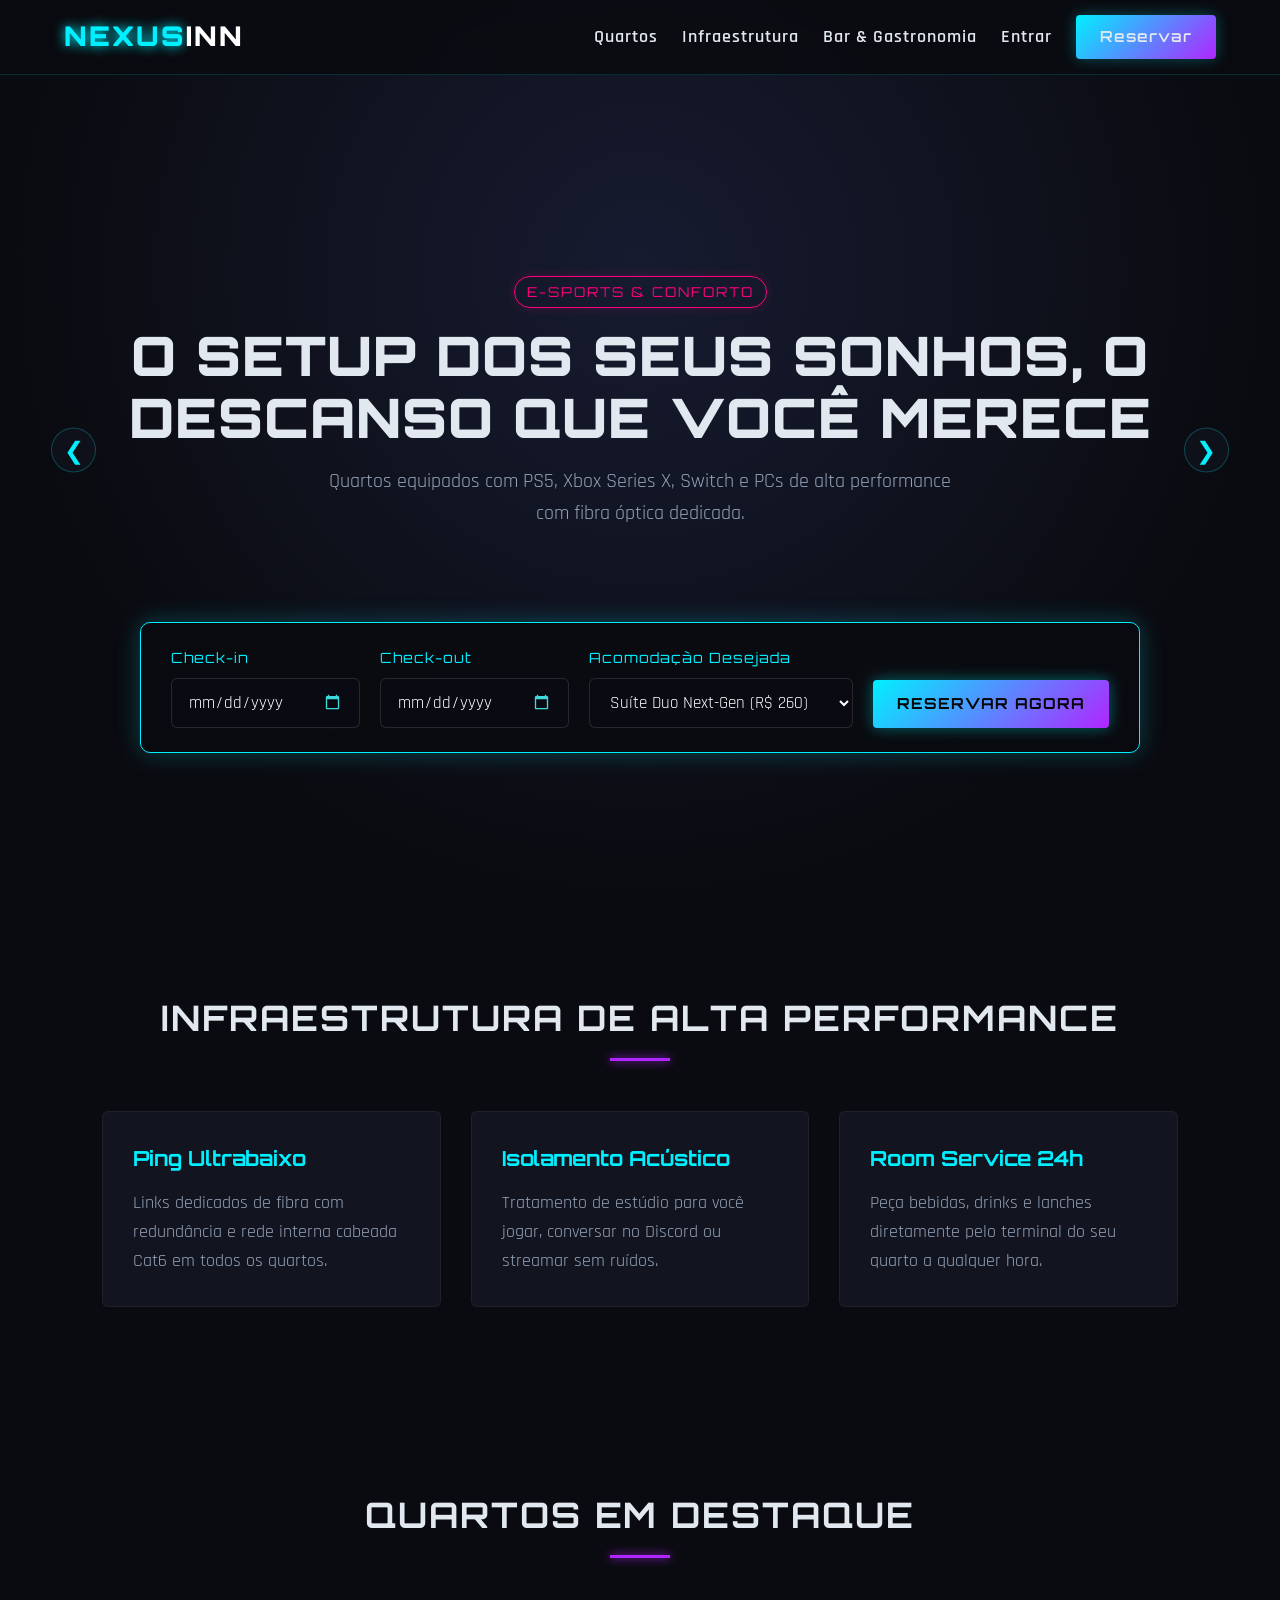
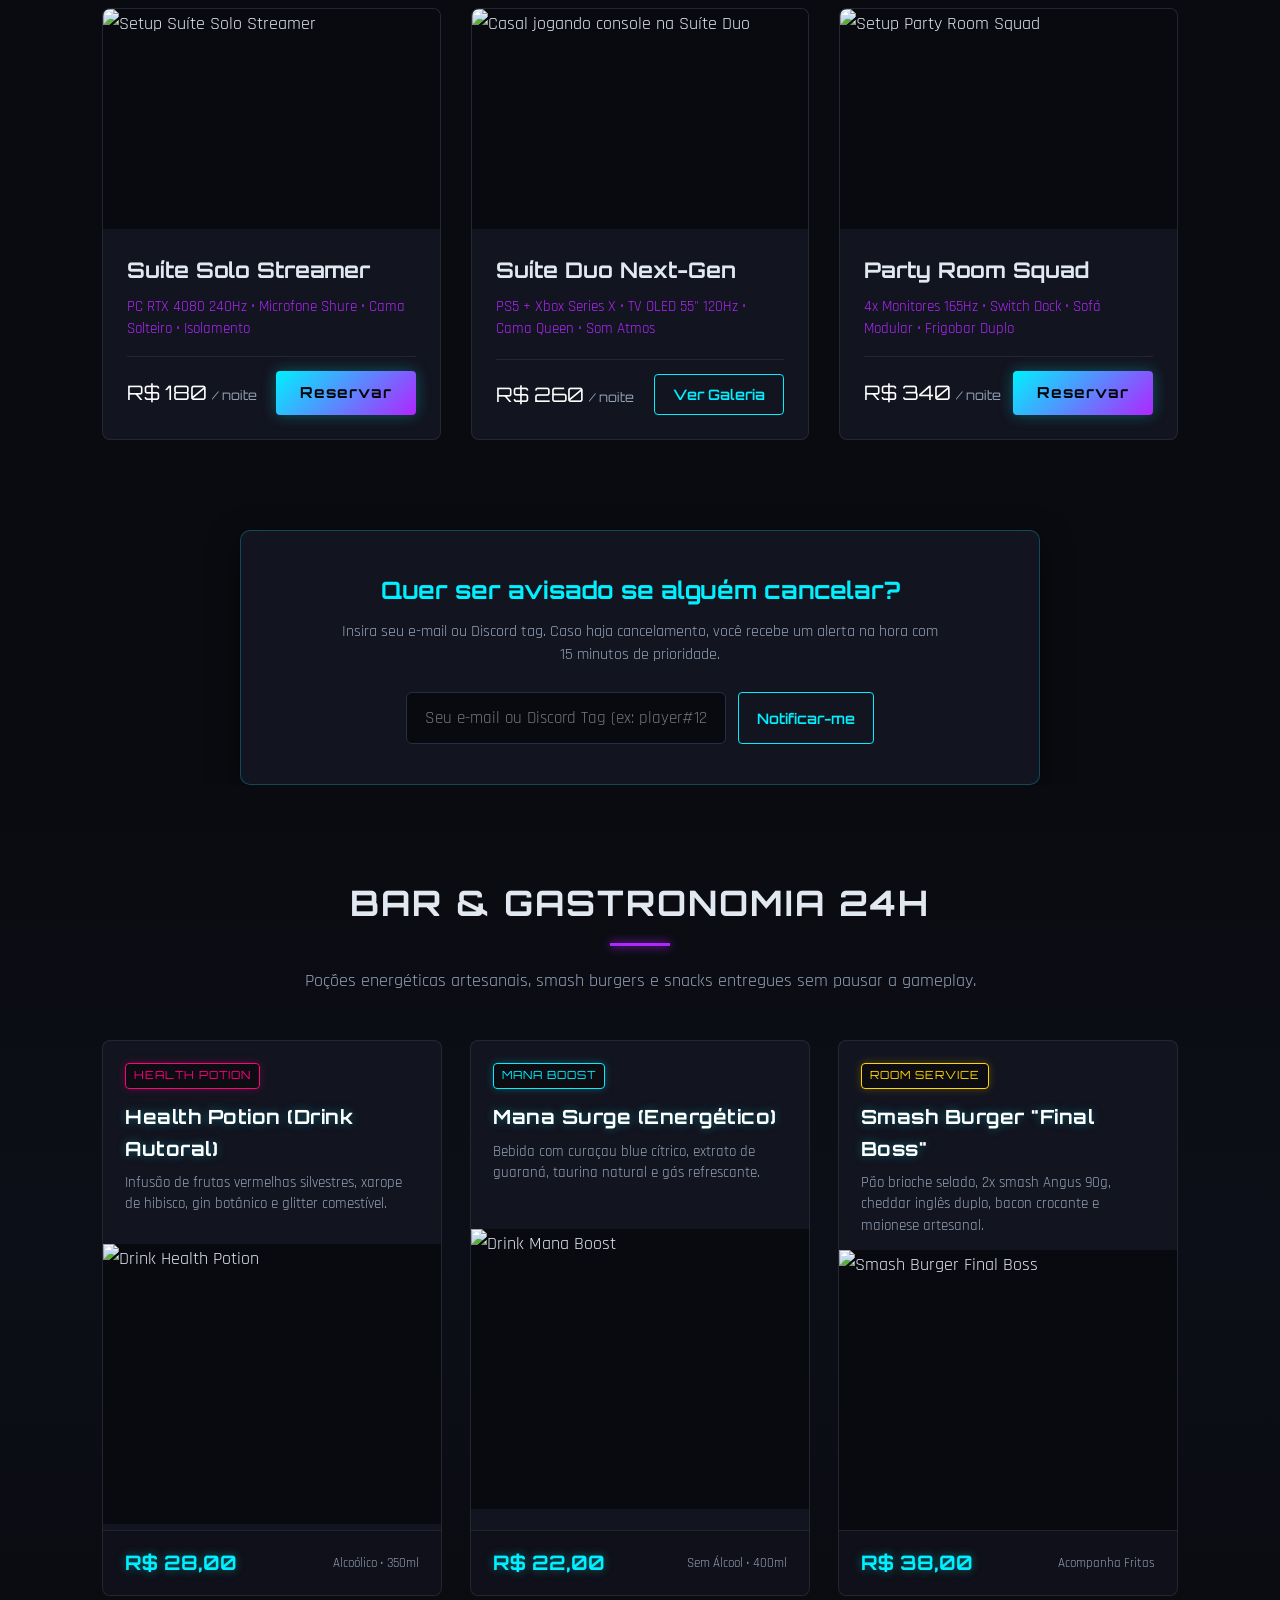
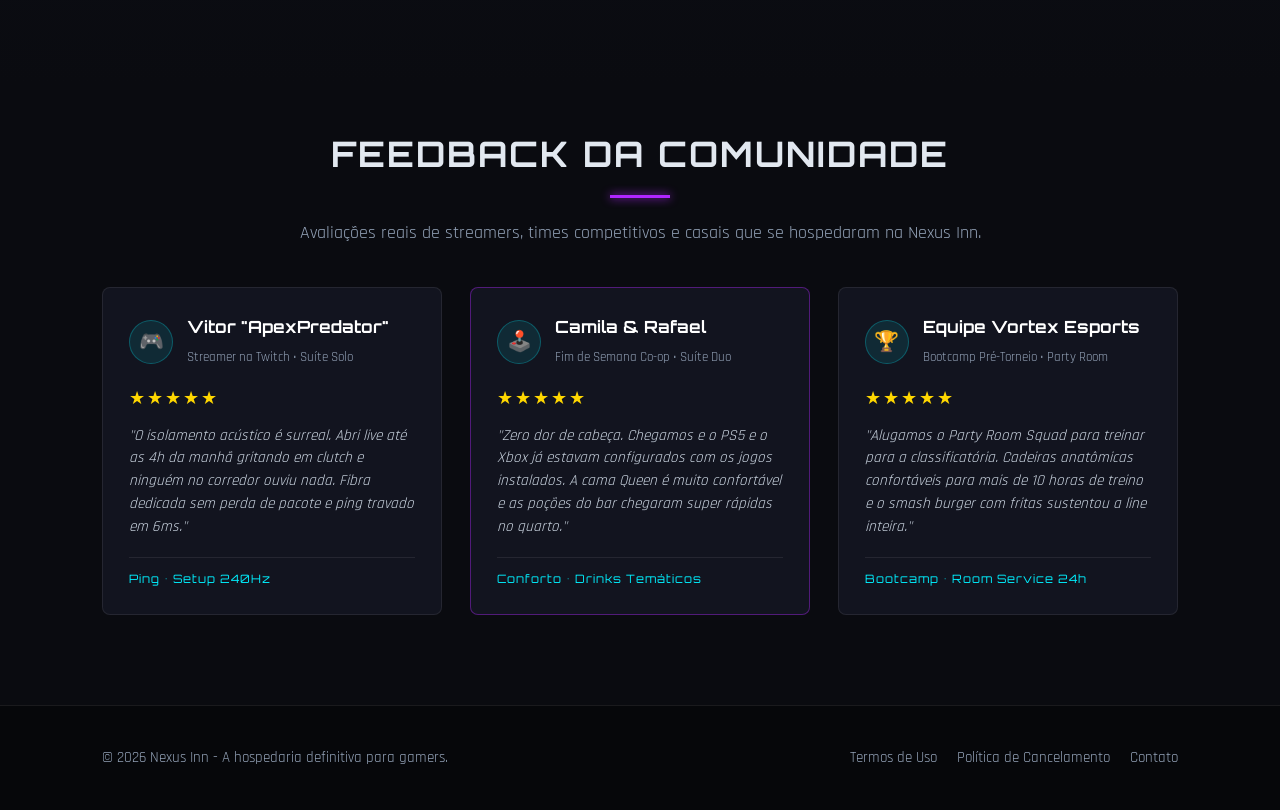
==== commit d5b47b03: "fix: adiciona sdk supabase no index e exporta fetchUserReservations globalmente" ====
--- a/index.html
+++ b/index.html
@@ -313,8 +313,8 @@
 
 <!-- SDK Oficial do Supabase -->
   <!-- NOSONAR -->
-<script defer src="../supabase-sdk.js"></script>
-  <script defer src="../supabase.js"></script>>
+  <script src="https://cdn.jsdelivr.net/npm/@supabase/supabase-js@2/dist/umd/supabase.min.js"></script>
+  <script src="supabase.js"></script>
   <script src="script.js"></script>
   <script src="https://cdn.jsdelivr.net/npm/flatpickr"></script>
   <script src="https://cdn.jsdelivr.net/npm/flatpickr/dist/l10n/pt.js"></script>
--- a/style.css
+++ b/style.css
@@ -1946,224 +1946,102 @@
     background: radial-gradient(circle at 50% 20%, #151829 0%, var(--bg-dark) 80%);
 }
 
+/* ==========================================================================
+   TELA DE CADASTRO PANORÂMICA (DESKTOP SEM ROLAGEM & MOBILE RESPONSIVO)
+   ========================================================================== */
+
+/* 1. Redução de respiro vertical para caber em telas 100% sem rolagem */
 .auth-wrapper {
-    min-height: calc(100vh - 75px);
-    padding: 120px 20px 60px 20px;
-    display: flex;
-    align-items: center;
-    justify-content: center;
-}
-
-.auth-card {
-    background: var(--bg-card);
-    border: 1px solid var(--border-glow);
-    border-radius: 12px;
-    width: 100%;
-    max-width: 480px;
-    padding: 40px;
-    box-shadow: 0 15px 40px rgba(0, 0, 0, 0.7);
-}
-
+  min-height: calc(100vh - 75px);
+  padding: 90px 20px 30px 20px;
+  display: flex;
+  align-items: center;
+  justify-content: center;
+}
+
+/* Card mais largo e retangular no PC */
 .auth-card-wide {
-    max-width: 620px;
-}
-
-.auth-card-header {
-    text-align: center;
-    margin-bottom: 28px;
-}
-
-.auth-title {
-    font-family: var(--font-display);
-    font-size: 1.8rem;
-    letter-spacing: 1px;
-    margin: 10px 0 6px 0;
-}
-
-.auth-subtitle {
-    color: var(--text-muted);
-    font-size: 0.95rem;
-}
-
-/* Social Buttons */
-.social-login-group {
-    display: flex;
-    gap: 12px;
-    margin-bottom: 24px;
-}
-
-.social-btn {
-    flex: 1;
-    background: #090a12;
-    border: 1px solid #1f2338;
-    color: #ffffff;
-    padding: 11px;
-    border-radius: 6px;
-    font-family: var(--font-body);
-    font-size: 1rem;
-    font-weight: 600;
-    cursor: pointer;
-    display: flex;
-    align-items: center;
-    justify-content: center;
-    gap: 8px;
-    transition: var(--transition);
-}
-
-.discord-btn:hover {
-    border-color: #5865F2;
-    box-shadow: 0 0 12px rgba(88, 101, 242, 0.4);
-}
-
-.steam-btn:hover {
-    border-color: var(--neon-cyan);
-    box-shadow: 0 0 12px rgba(0, 240, 255, 0.4);
-}
-
-.auth-divider {
-    display: flex;
-    align-items: center;
-    text-align: center;
-    margin-bottom: 24px;
-}
-
-.auth-divider::before,
-.auth-divider::after {
-    content: '';
-    flex: 1;
-    border-bottom: 1px solid rgba(255, 255, 255, 0.1);
-}
-
-.auth-divider span {
-    padding: 0 12px;
-    font-family: var(--font-display);
-    font-size: 0.75rem;
-    color: var(--text-muted);
-    letter-spacing: 1px;
-}
-
-.auth-form {
-    display: flex;
-    flex-direction: column;
-    gap: 18px;
-}
-
-.form-row-2 {
-    display: grid;
-    grid-template-columns: 1fr 1fr;
-    gap: 16px;
-}
-
-.label-with-link {
-    display: flex;
-    justify-content: space-between;
-    align-items: center;
-}
-
-.forgot-link {
-    font-size: 0.85rem;
-    color: var(--neon-cyan);
-    text-decoration: none;
-}
-
-.forgot-link:hover {
-    text-decoration: underline;
-}
-
-.input-password-wrapper {
-    position: relative;
-    display: flex;
-    align-items: center;
-}
-
-.input-password-wrapper input {
-    width: 100%;
-}
-
-.toggle-pass-btn {
-    position: absolute;
-    right: 12px;
-    background: transparent;
-    border: none;
-    color: var(--text-muted);
-    font-size: 1.1rem;
-    cursor: pointer;
-}
-
-.form-options {
-    display: flex;
-    align-items: center;
-    justify-content: space-between;
-}
-
-.remember-me,
+  max-width: 860px !important;
+  width: 100%;
+  padding: 30px 40px !important;
+}
+
+.auth-card-wide .auth-card-header {
+  margin-bottom: 20px;
+}
+
+.auth-card-wide .auth-title {
+  margin: 6px 0 4px 0;
+  font-size: 1.7rem;
+}
+
+/* 2. Grid de 2 colunas para os campos no computador */
+.auth-grid-desktop {
+  display: grid;
+  grid-template-columns: 1fr 1fr;
+  gap: 14px 24px;
+}
+
+.auth-grid-desktop .form-group {
+  margin-bottom: 0;
+}
+
+/* 3. CORREÇÃO DEFINITIVA DO CHECKBOX DE TERMOS */
+.terms-wrapper {
+  grid-column: 1 / -1;
+  display: flex;
+  align-items: center;
+  margin: 10px 0 4px 0;
+}
+
 .terms-label {
-    display: flex;
-    align-items: center;
-    gap: 8px;
-    font-size: 0.95rem;
-    color: var(--text-muted);
-    cursor: pointer;
-}
-
-.remember-me input,
-.terms-label input {
-    accent-color: var(--neon-cyan);
-}
-
-.terms-label a,
-.link-highlight {
-    color: var(--neon-cyan);
-    text-decoration: none;
-}
-
-.terms-label a:hover,
-.link-highlight:hover {
-    text-decoration: underline;
-}
-
-/* Medidor de Força de Senha */
-.strength-meter-container {
-    height: 4px;
-    background: #1f2338;
-    border-radius: 2px;
-    overflow: hidden;
-    margin-top: 6px;
-}
-
-.strength-bar {
-    height: 100%;
-    width: 0%;
-    transition: width 0.3s ease, background-color 0.3s ease;
-}
-
-.strength-text {
-    font-size: 0.8rem;
-    color: var(--text-muted);
-    margin-top: 2px;
-}
-
-.input-error-msg {
-    color: var(--neon-pink);
-    font-size: 0.85rem;
-    margin-top: 4px;
-}
-
-.auth-card-footer {
-    text-align: center;
-    margin-top: 26px;
-    font-size: 0.95rem;
-    color: var(--text-muted);
-}
-
-@media (max-width: 580px) {
-    .form-row-2 {
-        grid-template-columns: 1fr;
-    }
-
-    .social-login-group {
-        flex-direction: column;
-    }
+  display: inline-flex !important;
+  align-items: center !important;
+  gap: 12px !important;
+  cursor: pointer;
+  color: var(--text-muted);
+  font-size: 0.92rem;
+  width: auto !important;
+}
+
+/* Reseta o checkbox para impedir que ele vire uma barra horizontal */
+.terms-label input[type="checkbox"],
+.auth-form input[type="checkbox"] {
+  width: 18px !important;
+  min-width: 18px !important;
+  max-width: 18px !important;
+  height: 18px !important;
+  min-height: 18px !important;
+  padding: 0 !important;
+  margin: 0 !important;
+  border-radius: 4px !important;
+  background: #090a12 !important;
+  border: 1px solid var(--border-glow) !important;
+  cursor: pointer;
+  accent-color: var(--neon-cyan) !important;
+  box-shadow: none !important;
+}
+
+.auth-submit-row {
+  grid-column: 1 / -1;
+  margin-top: 6px;
+}
+
+/* 4. Em smartphones e tablets: mantém a visualização em 1 coluna */
+@media (max-width: 768px) {
+  .auth-wrapper {
+    padding: 95px 16px 40px 16px;
+  }
+
+  .auth-card-wide {
+    max-width: 100% !important;
+    padding: 26px 20px !important;
+  }
+
+  .auth-grid-desktop {
+    grid-template-columns: 1fr;
+    gap: 14px;
+  }
 }
 
 /* ==========================================================================
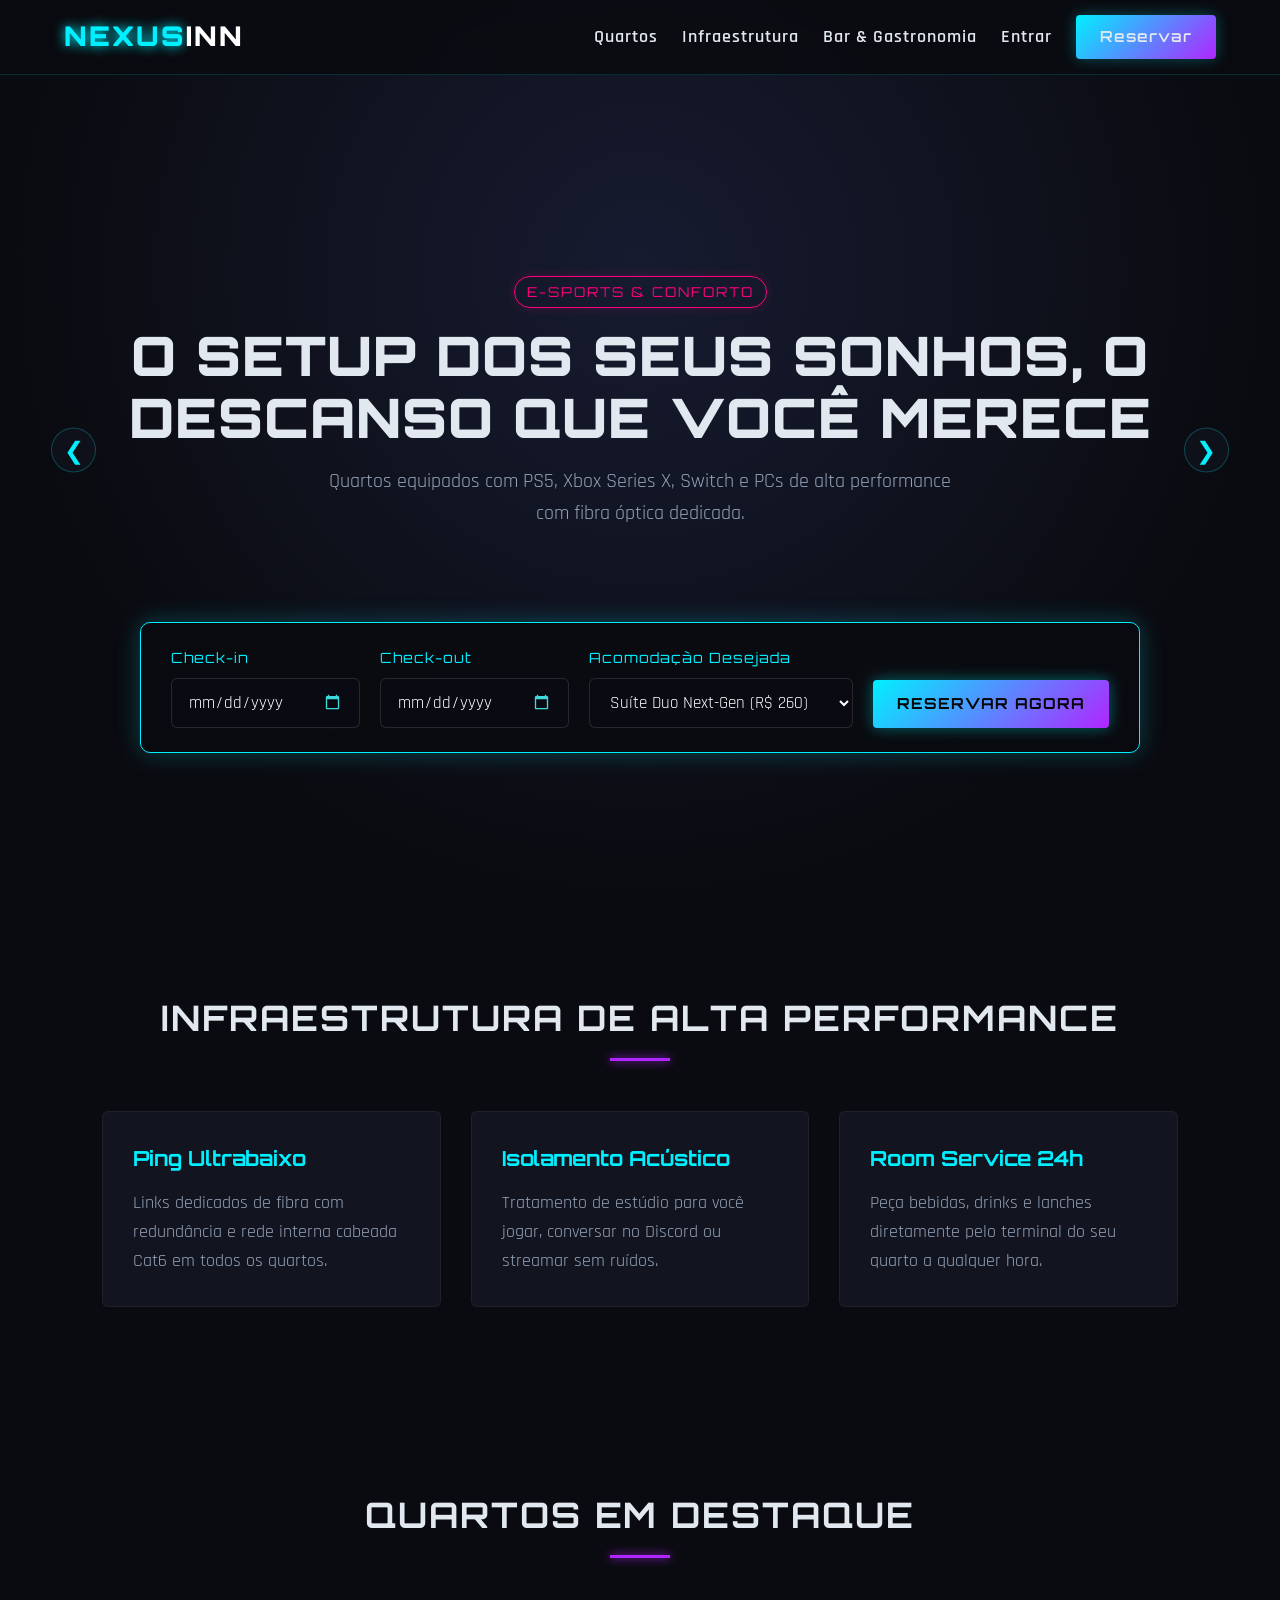
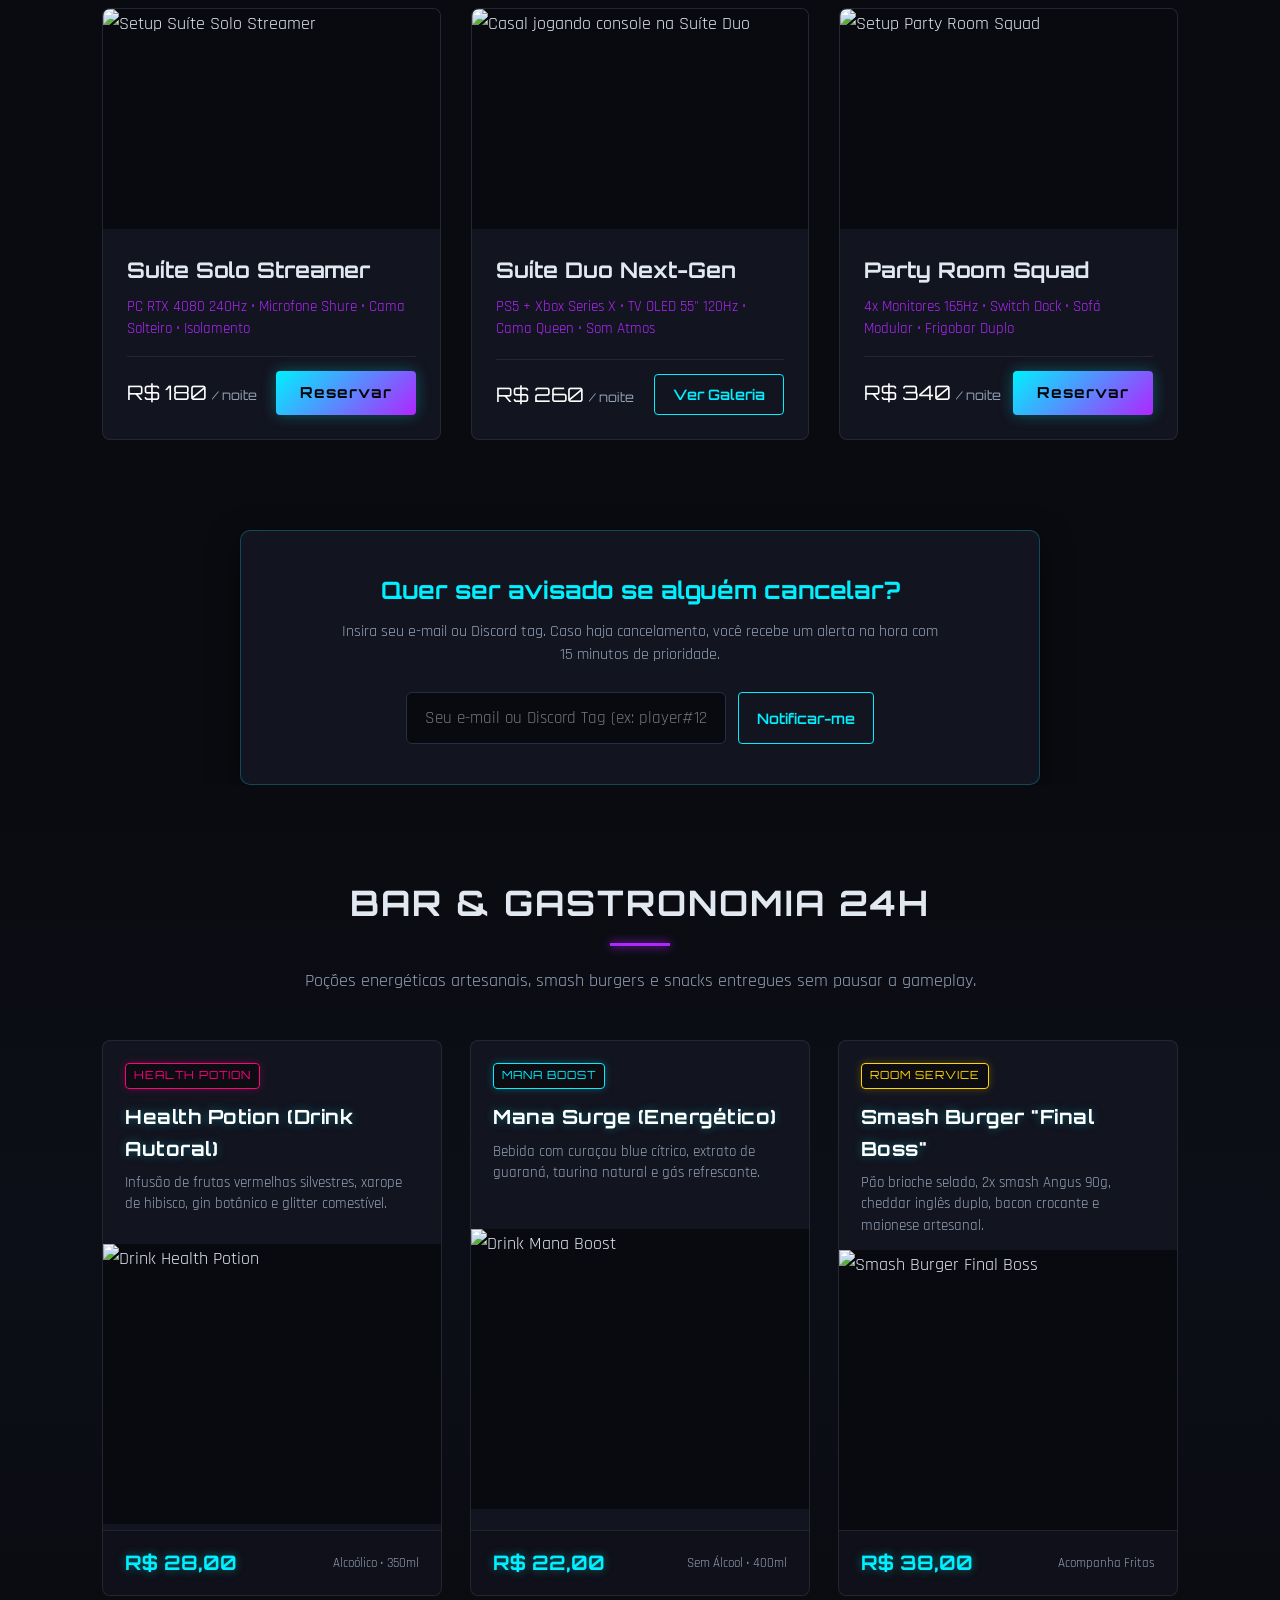
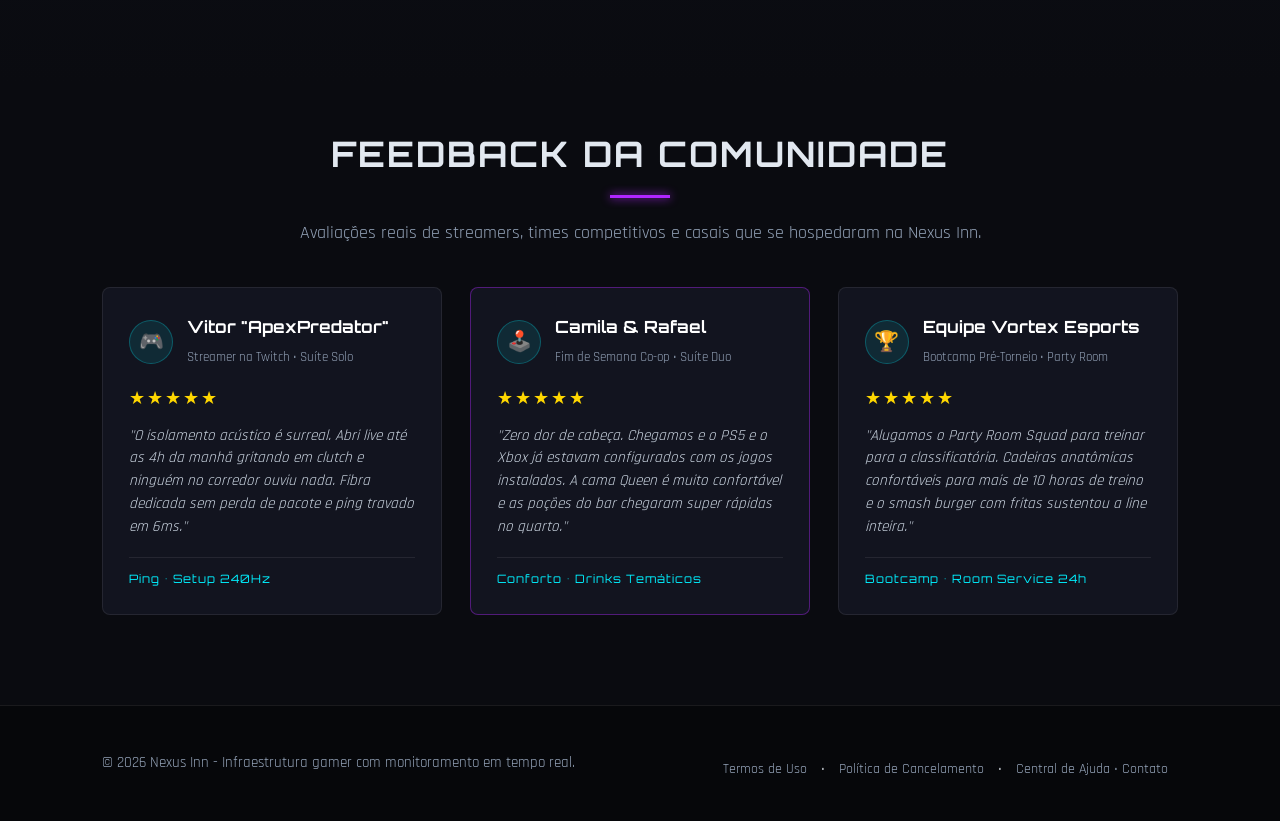
==== commit d8420d00: "feat: implementa paginas de termos, cancelamento e contato com ticket" ====
--- a/index.html
+++ b/index.html
@@ -5,14 +5,15 @@
   <meta name="viewport" content="width=device-width, initial-scale=1.0">
   <title>Nexus Inn | Hospedaria Gamer</title>
   <link rel="stylesheet" href="style.css">
+  <!-- Flatpickr Dark Theme -->
+  <link rel="stylesheet" href="https://cdn.jsdelivr.net/npm/flatpickr/dist/flatpickr.min.css">
+  <link rel="stylesheet" href="https://cdn.jsdelivr.net/npm/flatpickr/dist/themes/dark.css">
   <link rel="preconnect" href="https://fonts.googleapis.com">
   <link rel="preconnect" href="https://fonts.gstatic.com" crossorigin>
   <link href="https://fonts.googleapis.com/css2?family=Orbitron:wght@500;700;900&family=Rajdhani:wght@500;600;700&display=swap" rel="stylesheet">
   <link rel="icon" type="image/svg+xml" href="data:image/svg+xml,%3Csvg xmlns='http://www.w3.org/2000/svg' viewBox='0 0 100 100'%3E%3Ctext y='.9em' font-size='90'%3E%F0%9F%8E%AE%3C/text%3E%3C/svg%3E">
-    <!-- Flatpickr (Calendário Customizável) -->
-  <link rel="stylesheet" href="https://cdn.jsdelivr.net/npm/flatpickr/dist/flatpickr.min.css">
-  <link rel="stylesheet" href="https://cdn.jsdelivr.net/npm/flatpickr/dist/themes/dark.css">
 </head>
+
 <body>
 
   <!-- 1. CABEÇALHO / NAVBAR COM MENU RESPONSIVO -->
@@ -302,11 +303,11 @@
   <!-- 8. RODAPÉ -->
   <footer class="footer">
     <div class="footer-content">
-      <p>&copy; 2026 Nexus Inn - A hospedaria definitiva para gamers.</p>
-      <div class="footer-links">
-        <a href="#">Termos de Uso</a>
-        <a href="#">Política de Cancelamento</a>
-        <a href="#">Contato</a>
+      <p>&copy; 2026 Nexus Inn - Infraestrutura gamer com monitoramento em tempo real.</p>
+      <div style="margin-top: 12px; font-size: 0.9rem;">
+        <a href="pages/termos.html" style="color: var(--text-muted); margin: 0 10px; text-decoration: none;">Termos de Uso</a> &bull;
+        <a href="pages/cancelamento.html" style="color: var(--text-muted); margin: 0 10px; text-decoration: none;">Política de Cancelamento</a> &bull;
+        <a href="pages/contato.html" style="color: var(--text-muted); margin: 0 10px; text-decoration: none;">Central de Ajuda &bull; Contato</a>
       </div>
     </div>
   </footer>
@@ -315,6 +316,9 @@
   <!-- NOSONAR -->
   <script src="https://cdn.jsdelivr.net/npm/@supabase/supabase-js@2/dist/umd/supabase.min.js"></script>
   <script src="supabase.js"></script>
+  <!-- Flatpickr Core + Localização PT -->
+  <script src="https://cdn.jsdelivr.net/npm/flatpickr"></script>
+  <script src="https://cdn.jsdelivr.net/npm/flatpickr/dist/l10n/pt.js"></script>
   <script src="script.js"></script>
   <script src="https://cdn.jsdelivr.net/npm/flatpickr"></script>
   <script src="https://cdn.jsdelivr.net/npm/flatpickr/dist/l10n/pt.js"></script>
--- a/style.css
+++ b/style.css
@@ -2810,4 +2810,94 @@
   display: flex;
   flex-direction: column;
   gap: 4px;
+}
+
+/* ==========================================================================
+   TEMA DARK NÉON PARA FLATPICKR (NEXUS INN CALENDAR)
+   ========================================================================== */
+.flatpickr-calendar {
+  background: #0d0f18 !important;
+  border: 1px solid var(--neon-cyan) !important;
+  box-shadow: 0 0 25px rgba(0, 240, 255, 0.3) !important;
+  border-radius: 8px !important;
+  font-family: var(--font-body) !important;
+}
+
+.flatpickr-calendar.arrowTop:before,
+.flatpickr-calendar.arrowTop:after {
+  border-bottom-color: var(--neon-cyan) !important;
+}
+
+.flatpickr-months {
+  background: rgba(7, 8, 12, 0.95) !important;
+  border-bottom: 1px solid rgba(255, 255, 255, 0.08) !important;
+  padding: 8px 0 !important;
+  border-radius: 8px 8px 0 0 !important;
+}
+
+.flatpickr-month {
+  color: #ffffff !important;
+  font-family: var(--font-display) !important;
+  font-size: 0.95rem !important;
+  letter-spacing: 1px !important;
+}
+
+.flatpickr-current-month .numInputWrapper span.arrowUp:after {
+  border-bottom-color: var(--neon-cyan) !important;
+}
+
+.flatpickr-current-month .numInputWrapper span.arrowDown:after {
+  border-top-color: var(--neon-cyan) !important;
+}
+
+.flatpickr-weekdays {
+  background: transparent !important;
+  margin-top: 6px !important;
+}
+
+span.flatpickr-weekday {
+  color: var(--neon-purple) !important;
+  font-family: var(--font-display) !important;
+  font-size: 0.75rem !important;
+  font-weight: 700 !important;
+}
+
+.flatpickr-day {
+  color: #cbd5e1 !important;
+  border-radius: 4px !important;
+  transition: all 0.2s ease !important;
+}
+
+.flatpickr-day:hover {
+  background: rgba(0, 240, 255, 0.15) !important;
+  color: #ffffff !important;
+  border-color: var(--neon-cyan) !important;
+}
+
+.flatpickr-day.today {
+  border-color: var(--neon-pink) !important;
+  color: var(--neon-pink) !important;
+}
+
+.flatpickr-day.selected,
+.flatpickr-day.startRange,
+.flatpickr-day.endRange {
+  background: var(--neon-cyan) !important;
+  color: #07080c !important;
+  font-weight: 700 !important;
+  border-color: var(--neon-cyan) !important;
+  box-shadow: 0 0 12px var(--neon-cyan) !important;
+}
+
+.flatpickr-day.inRange {
+  background: rgba(0, 240, 255, 0.12) !important;
+  border-color: transparent !important;
+  color: var(--neon-cyan) !important;
+}
+
+.flatpickr-day.flatpickr-disabled,
+.flatpickr-day.flatpickr-disabled:hover {
+  color: #334155 !important;
+  background: transparent !important;
+  cursor: not-allowed !important;
 }
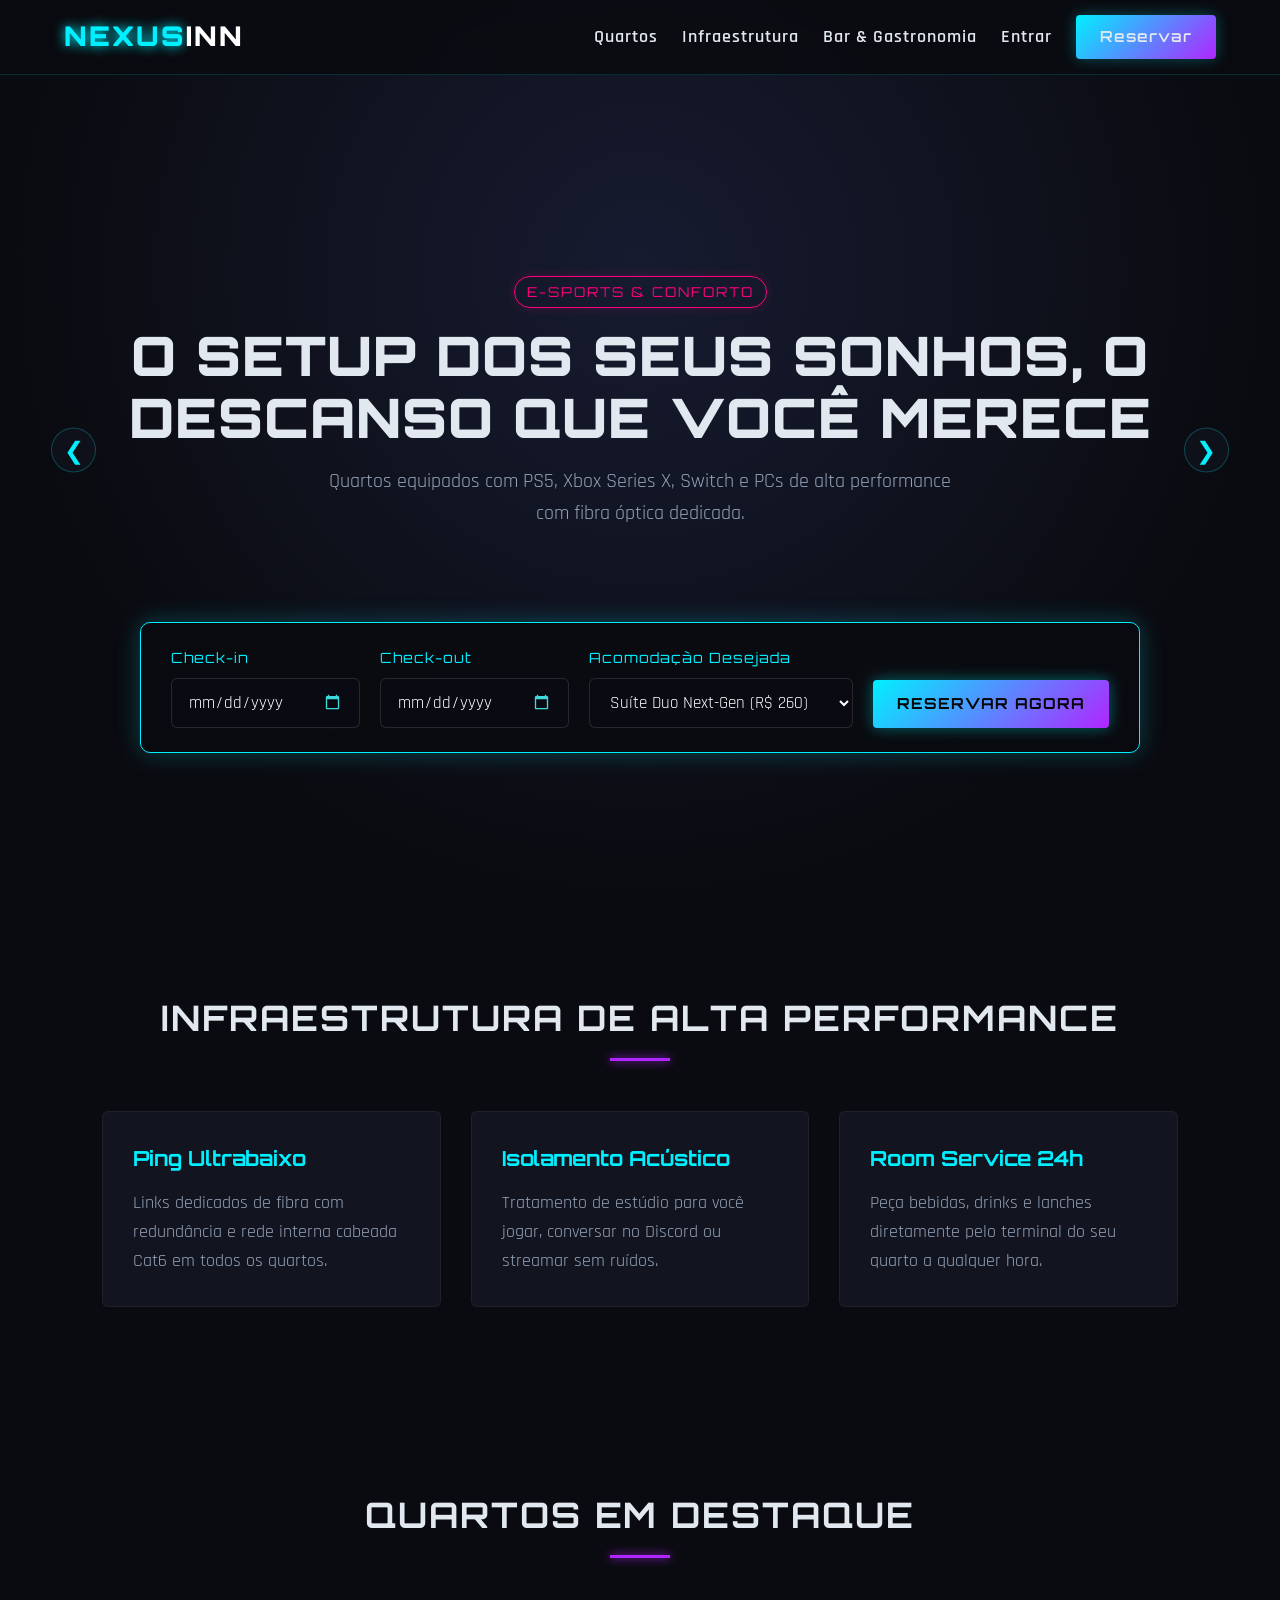
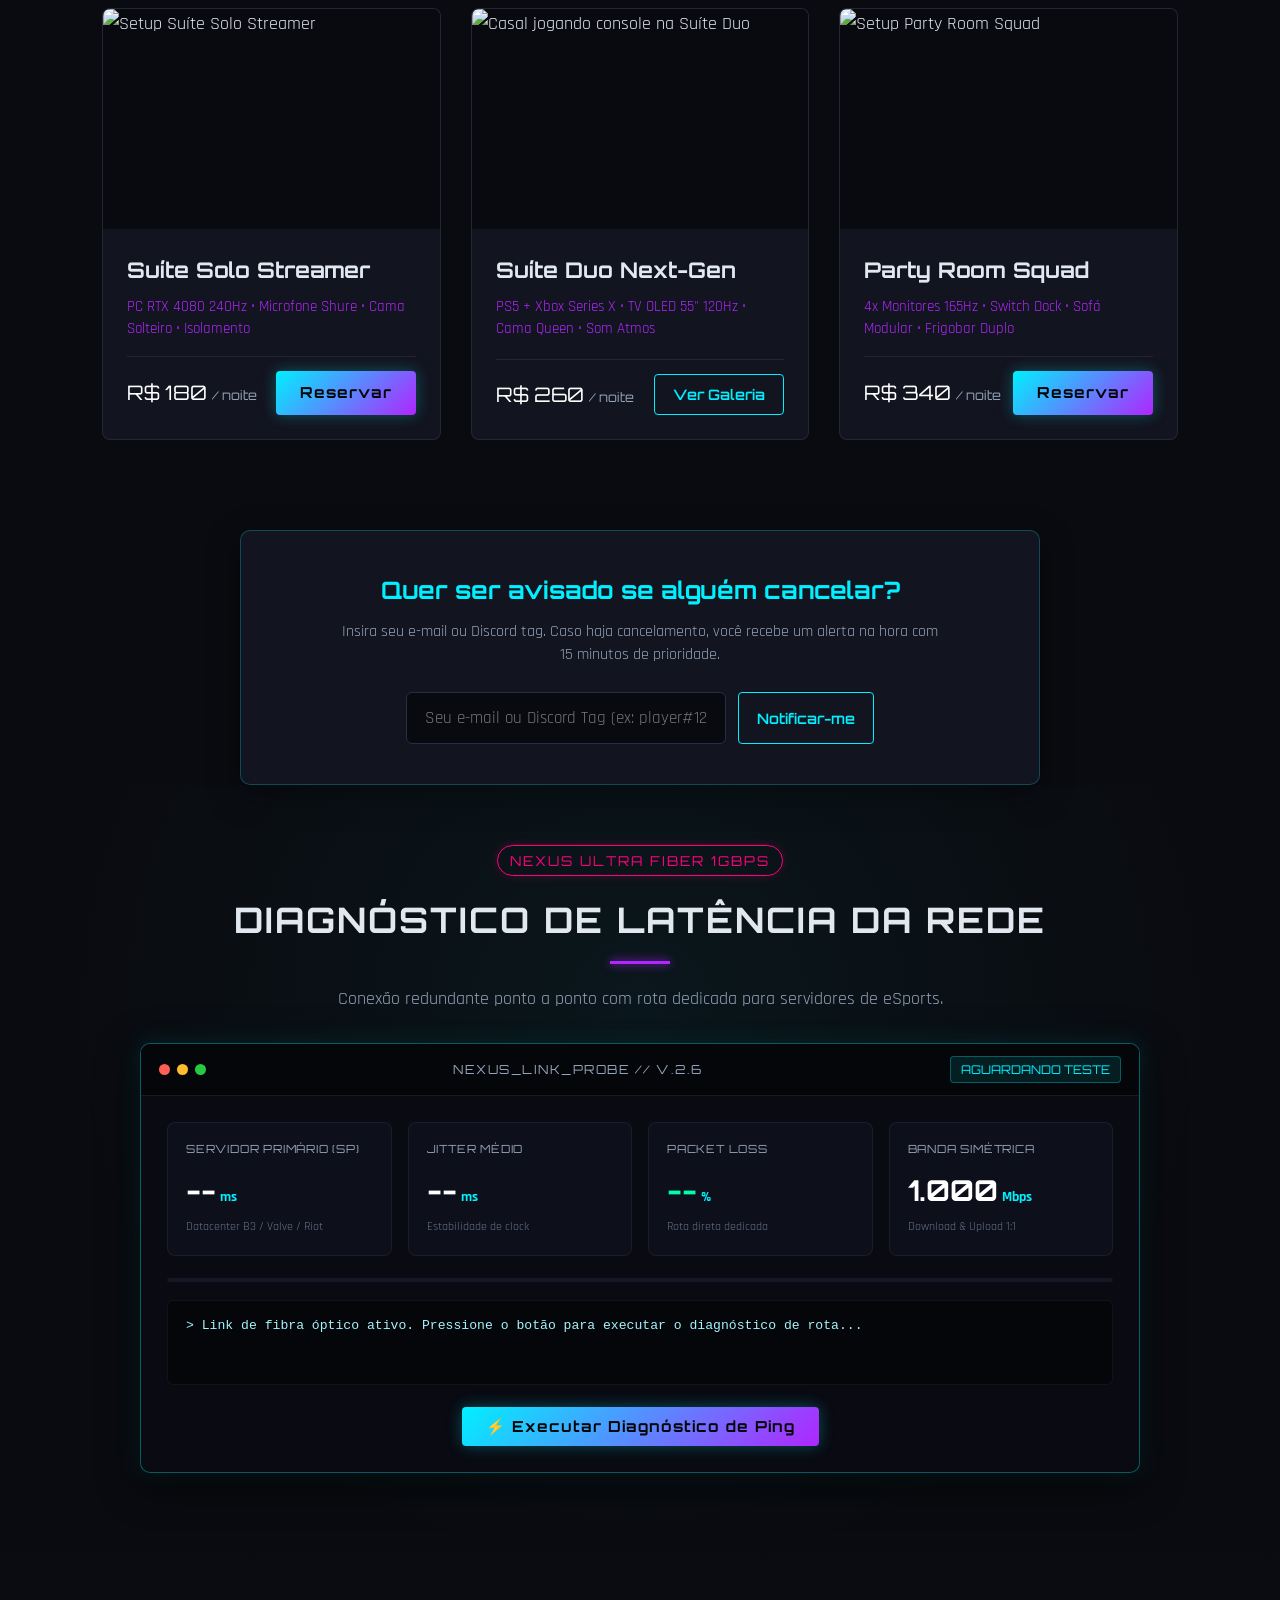
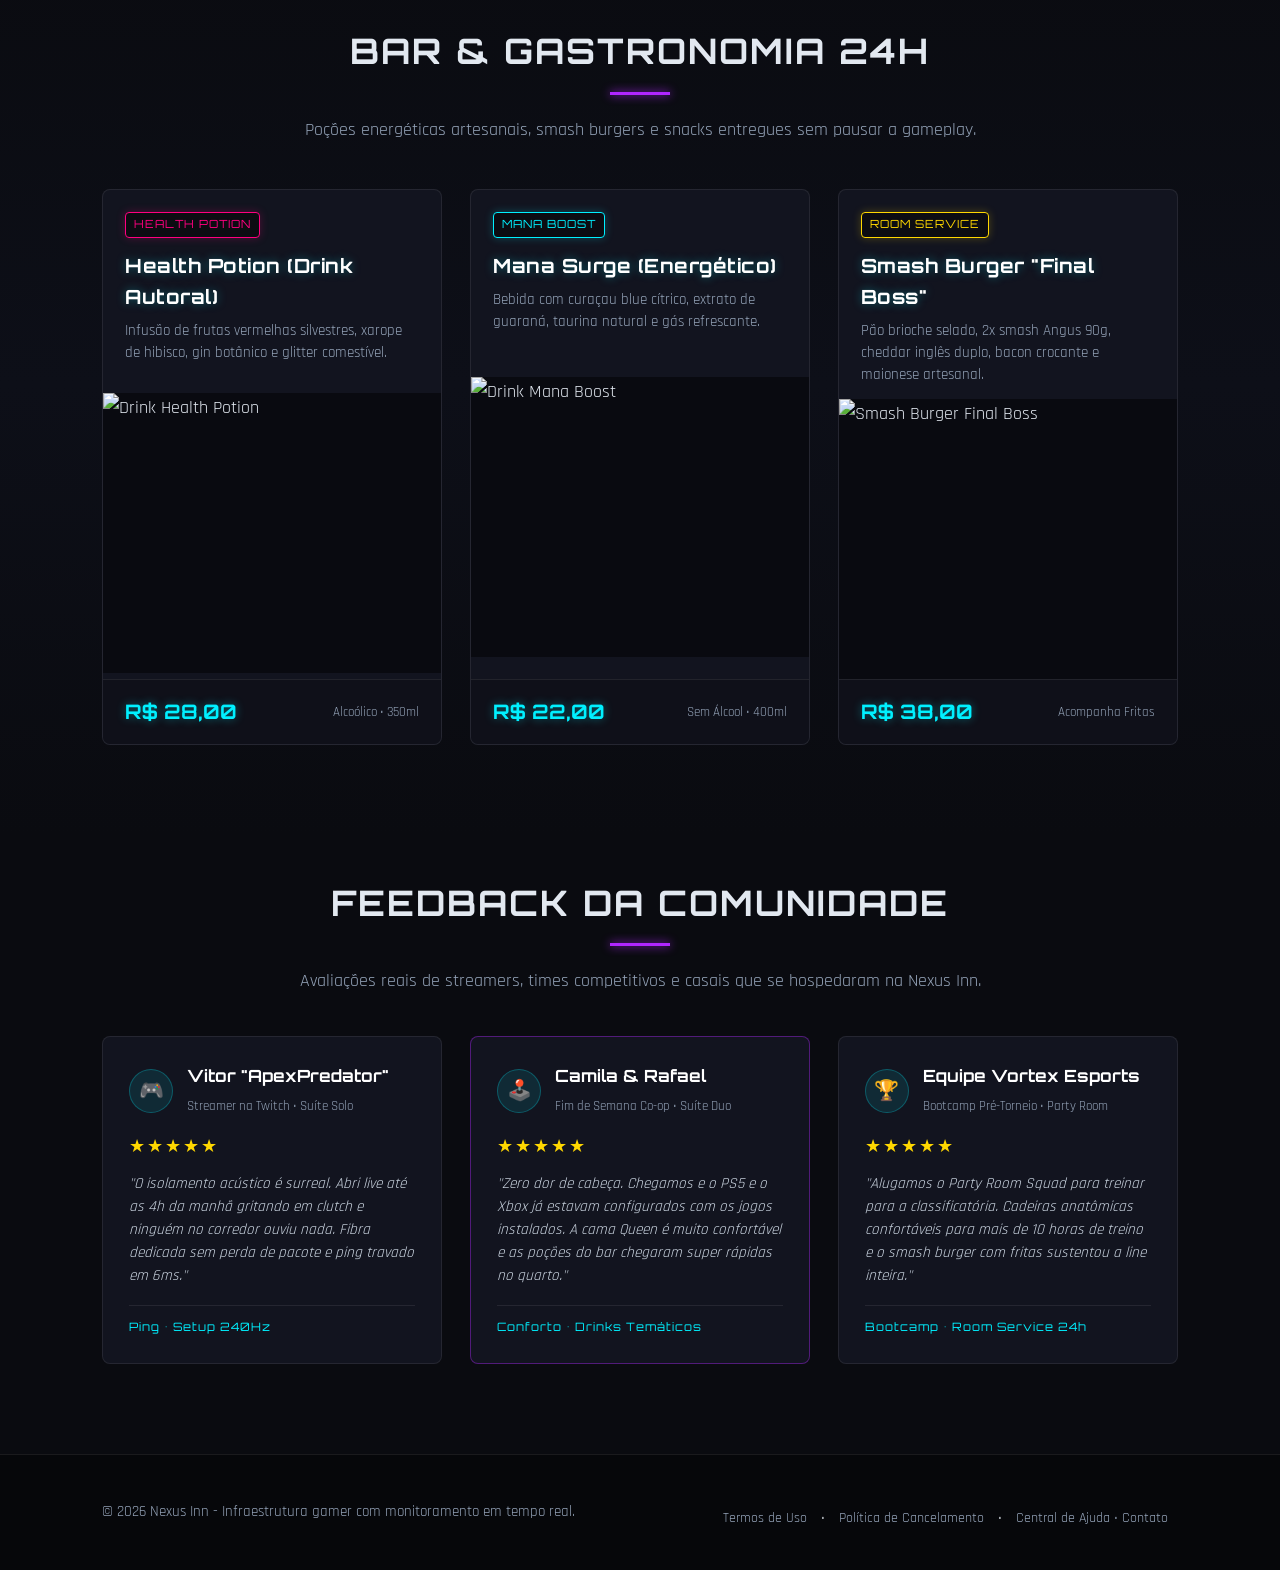
==== commit 89cf5953: "feat: implementa terminal interativo de diagnostico e teste de ping na home" ====
--- a/index.html
+++ b/index.html
@@ -194,6 +194,85 @@
   <p id="feedback-espera" class="feedback-msg" hidden></p>
 </section>
 
+<!-- SEÇÃO DIAGNÓSTICO DE REDE / TESTE DE PING -->
+  <section class="ping-section" id="conexao">
+    <div class="ping-container">
+      <div class="ping-header">
+        <span class="badge">NEXUS ULTRA FIBER 1GBPS</span>
+        <h2 class="section-title">DIAGNÓSTICO DE LATÊNCIA DA REDE</h2>
+        <p class="section-subtitle">Conexão redundante ponto a ponto com rota dedicada para servidores de eSports.</p>
+      </div>
+
+      <div class="ping-terminal">
+        <div class="terminal-topbar">
+          <div class="terminal-dots">
+            <span class="dot red"></span>
+            <span class="dot yellow"></span>
+            <span class="dot green"></span>
+          </div>
+          <span class="terminal-title">NEXUS_LINK_PROBE // V.2.6</span>
+          <span class="terminal-status" id="pingStatusText">AGUARDANDO TESTE</span>
+        </div>
+
+        <div class="terminal-body">
+          <div class="ping-stats-grid">
+            <div class="ping-stat-card">
+              <small>SERVIDOR PRIMÁRIO (SP)</small>
+              <div class="stat-value-group">
+                <strong id="pingSpVal">--</strong>
+                <span class="stat-unit">ms</span>
+              </div>
+              <span class="stat-label-sub">Datacenter B3 / Valve / Riot</span>
+            </div>
+
+            <div class="ping-stat-card">
+              <small>JITTER MÉDIO</small>
+              <div class="stat-value-group">
+                <strong id="jitterVal">--</strong>
+                <span class="stat-unit">ms</span>
+              </div>
+              <span class="stat-label-sub">Estabilidade de clock</span>
+            </div>
+
+            <div class="ping-stat-card">
+              <small>PACKET LOSS</small>
+              <div class="stat-value-group">
+                <strong id="lossVal" style="color: #00ffaa;">--</strong>
+                <span class="stat-unit">%</span>
+              </div>
+              <span class="stat-label-sub">Rota direta dedicada</span>
+            </div>
+
+            <div class="ping-stat-card">
+              <small>BANDA SIMÉTRICA</small>
+              <div class="stat-value-group">
+                <strong id="bandwidthVal">1.000</strong>
+                <span class="stat-unit">Mbps</span>
+              </div>
+              <span class="stat-label-sub">Download & Upload 1:1</span>
+            </div>
+          </div>
+
+          <!-- Barra de Progresso do Escaneamento -->
+          <div class="ping-progress-wrap">
+            <div class="ping-progress-bar" id="pingProgressBar"></div>
+          </div>
+
+          <!-- Log de Console em Tempo Real -->
+          <div class="ping-log-terminal" id="pingLogTerminal">
+            <p>> Link de fibra óptico ativo. Pressione o botão para executar o diagnóstico de rota...</p>
+          </div>
+
+          <div class="ping-action-row">
+            <button type="button" class="btn-primary" id="btnRunPing">
+              ⚡ Executar Diagnóstico de Ping
+            </button>
+          </div>
+        </div>
+      </div>
+    </div>
+  </section>
+
   <!-- 6. BAR & GASTRONOMIA (TEXTO EM CIMA, IMAGEM EM BAIXO) -->
   <section id="bar" class="section bar-section">
     <h2 class="section-title">BAR & GASTRONOMIA 24H</h2>
--- a/style.css
+++ b/style.css
@@ -2900,4 +2900,481 @@
   color: #334155 !important;
   background: transparent !important;
   cursor: not-allowed !important;
+}
+
+/* ==========================================================================
+   HUB DO USUÁRIO & AVATAR CIRCULAR NÉON
+   ========================================================================== */
+.user-hub-container {
+  position: relative;
+  display: inline-flex;
+  align-items: center;
+}
+
+.user-hub-btn {
+  background: none;
+  border: none;
+  padding: 0;
+  cursor: pointer;
+  position: relative;
+  width: 42px;
+  height: 42px;
+  border-radius: 50%;
+  outline: none;
+}
+
+.user-hub-avatar {
+  width: 100%;
+  height: 100%;
+  border-radius: 50%;
+  object-fit: cover;
+  border: 2px solid var(--neon-cyan, #00f0ff);
+  box-shadow: 0 0 10px rgba(0, 240, 255, 0.4);
+  transition: all 0.3s ease;
+  background: #090a12;
+}
+
+.user-hub-btn:hover .user-hub-avatar {
+  border-color: #ffffff;
+  box-shadow: 0 0 18px rgba(0, 240, 255, 0.8);
+  transform: scale(1.06);
+}
+
+.user-status-dot {
+  position: absolute;
+  bottom: 1px;
+  right: 1px;
+  width: 11px;
+  height: 11px;
+  background: #00ffaa;
+  border: 2px solid #07080c;
+  border-radius: 50%;
+  box-shadow: 0 0 6px #00ffaa;
+}
+
+/* MENU DROPDOWN GAMER */
+.user-hub-dropdown {
+  position: absolute;
+  top: calc(100% + 12px);
+  right: 0;
+  background: #0d0f18;
+  border: 1px solid rgba(0, 240, 255, 0.3);
+  border-radius: 8px;
+  min-width: 250px;
+  padding: 12px 0;
+  display: none;
+  flex-direction: column;
+  box-shadow: 0 12px 35px rgba(0, 0, 0, 0.85);
+  z-index: 1200;
+  animation: fadeInHub 0.2s ease-out;
+}
+
+.user-hub-dropdown.active {
+  display: flex;
+}
+
+@keyframes fadeInHub {
+  from { opacity: 0; transform: translateY(-8px); }
+  to { opacity: 1; transform: translateY(0); }
+}
+
+.hub-user-header {
+  padding: 8px 18px 12px;
+  display: flex;
+  align-items: center;
+  gap: 12px;
+  border-bottom: 1px solid rgba(255, 255, 255, 0.08);
+}
+
+.hub-header-thumb {
+  width: 44px;
+  height: 44px;
+  border-radius: 50%;
+  border: 1px solid var(--neon-cyan, #00f0ff);
+  object-fit: cover;
+}
+
+.hub-user-meta small {
+  display: block;
+  font-size: 0.72rem;
+  color: var(--neon-cyan, #00f0ff);
+  text-transform: uppercase;
+  letter-spacing: 1px;
+  font-family: var(--font-display, 'Orbitron', sans-serif);
+}
+
+.hub-user-meta strong {
+  font-size: 0.95rem;
+  color: #ffffff;
+  display: block;
+}
+
+.hub-item {
+  padding: 11px 18px;
+  color: #cbd5e1;
+  text-decoration: none;
+  font-size: 0.92rem;
+  display: flex;
+  align-items: center;
+  gap: 12px;
+  cursor: pointer;
+  background: transparent;
+  border: none;
+  width: 100%;
+  text-align: left;
+  transition: all 0.2s ease;
+  font-family: var(--font-body, 'Rajdhani', sans-serif);
+  font-weight: 600;
+}
+
+.hub-item:hover {
+  background: rgba(0, 240, 255, 0.08);
+  color: var(--neon-cyan, #00f0ff);
+  padding-left: 22px;
+}
+
+.hub-item.hub-logout {
+  color: #ff6b8b;
+  border-top: 1px solid rgba(255, 255, 255, 0.06);
+  margin-top: 6px;
+  padding-top: 12px;
+}
+
+.hub-item.hub-logout:hover {
+  background: rgba(255, 0, 85, 0.1);
+  color: #ff3366;
+}
+
+/* ==========================================================================
+   MODAIS GAMER (DADOS DA CONTA & MINHAS RESERVAS)
+   ========================================================================== */
+.nexus-modal-overlay {
+  position: fixed;
+  inset: 0;
+  background: rgba(0, 0, 0, 0.85);
+  backdrop-filter: blur(6px);
+  z-index: 2000;
+  display: flex;
+  align-items: center;
+  justify-content: center;
+  padding: 16px;
+  animation: modalFade 0.25s ease-out;
+}
+
+@keyframes modalFade {
+  from { opacity: 0; }
+  to { opacity: 1; }
+}
+
+.nexus-modal-box {
+  background: #0d0f18;
+  border: 1px solid var(--neon-cyan, #00f0ff);
+  border-radius: 8px;
+  max-width: 520px;
+  width: 100%;
+  box-shadow: 0 0 35px rgba(0, 240, 255, 0.25);
+  overflow: hidden;
+}
+
+.nexus-modal-header {
+  background: #07080c;
+  padding: 16px 22px;
+  display: flex;
+  align-items: center;
+  justify-content: space-between;
+  border-bottom: 1px solid rgba(255, 255, 255, 0.08);
+}
+
+.nexus-modal-header h3 {
+  font-family: var(--font-display, 'Orbitron', sans-serif);
+  color: #ffffff;
+  font-size: 1.15rem;
+  margin: 0;
+}
+
+.nexus-modal-close {
+  background: none;
+  border: none;
+  color: var(--text-muted, #94a3b8);
+  font-size: 1.5rem;
+  cursor: pointer;
+  line-height: 1;
+}
+
+.nexus-modal-close:hover {
+  color: #ff3366;
+}
+
+.nexus-modal-body {
+  padding: 24px;
+}
+
+/* PERFIL: AVATAR PICKER */
+.profile-avatar-row {
+  display: flex;
+  align-items: center;
+  gap: 20px;
+  margin-bottom: 22px;
+  padding-bottom: 18px;
+  border-bottom: 1px solid rgba(255, 255, 255, 0.06);
+}
+
+.profile-avatar-preview {
+  width: 80px;
+  height: 80px;
+  border-radius: 50%;
+  border: 2px solid var(--neon-cyan, #00f0ff);
+  object-fit: cover;
+  box-shadow: 0 0 14px rgba(0, 240, 255, 0.3);
+}
+
+.avatar-upload-btn {
+  background: rgba(0, 240, 255, 0.1);
+  border: 1px solid var(--neon-cyan, #00f0ff);
+  color: var(--neon-cyan, #00f0ff);
+  padding: 8px 14px;
+  border-radius: 4px;
+  font-family: var(--font-display, 'Orbitron', sans-serif);
+  font-size: 0.8rem;
+  cursor: pointer;
+  transition: all 0.2s ease;
+  display: inline-block;
+}
+
+.avatar-upload-btn:hover {
+  background: var(--neon-cyan, #00f0ff);
+  color: #07080c;
+}
+
+.profile-info-grid {
+  display: grid;
+  grid-template-columns: 1fr 1fr;
+  gap: 14px;
+}
+
+.profile-field small {
+  display: block;
+  font-size: 0.72rem;
+  color: var(--text-muted, #94a3b8);
+  text-transform: uppercase;
+  font-family: var(--font-display, 'Orbitron', sans-serif);
+  margin-bottom: 4px;
+}
+
+.profile-field p {
+  color: #ffffff;
+  font-size: 0.95rem;
+  background: #07080c;
+  padding: 8px 12px;
+  border-radius: 4px;
+  border: 1px solid #1f2438;
+  margin: 0;
+}
+
+/* RESERVAS LISTA */
+.reservations-empty {
+  text-align: center;
+  padding: 30px 10px;
+  color: var(--text-muted, #94a3b8);
+}
+
+.res-item-card {
+  background: #07080c;
+  border: 1px solid #1f2438;
+  border-radius: 6px;
+  padding: 14px;
+  margin-bottom: 12px;
+  display: flex;
+  justify-content: space-between;
+  align-items: center;
+}
+
+.res-item-card strong {
+  color: var(--neon-cyan, #00f0ff);
+  display: block;
+  font-size: 0.95rem;
+}
+
+.res-item-card small {
+  color: #94a3b8;
+  font-size: 0.85rem;
+}
+
+.res-badge {
+  background: rgba(0, 255, 170, 0.1);
+  color: #00ffaa;
+  border: 1px solid #00ffaa;
+  padding: 3px 8px;
+  border-radius: 4px;
+  font-size: 0.72rem;
+  font-family: var(--font-display, 'Orbitron', sans-serif);
+}
+
+/* ==========================================================================
+   WIDGET: DIAGNÓSTICO DE REDE & TESTADOR DE PING
+   ========================================================================== */
+.ping-section {
+  padding: 60px 20px;
+  background: radial-gradient(circle at 50% 30%, rgba(0, 240, 255, 0.05) 0%, transparent 70%);
+}
+
+.ping-container {
+  max-width: 1000px;
+  margin: 0 auto;
+}
+
+.ping-header {
+  text-align: center;
+  margin-bottom: 30px;
+}
+
+.ping-terminal {
+  background: #090a12;
+  border: 1px solid rgba(0, 240, 255, 0.35);
+  border-radius: 10px;
+  box-shadow: 0 10px 40px rgba(0, 0, 0, 0.8), 0 0 25px rgba(0, 240, 255, 0.15);
+  overflow: hidden;
+}
+
+.terminal-topbar {
+  background: #05060a;
+  padding: 12px 18px;
+  display: flex;
+  align-items: center;
+  justify-content: space-between;
+  border-bottom: 1px solid rgba(255, 255, 255, 0.08);
+}
+
+.terminal-dots {
+  display: flex;
+  gap: 7px;
+}
+
+.terminal-dots .dot {
+  width: 11px;
+  height: 11px;
+  border-radius: 50%;
+}
+
+.terminal-dots .dot.red { background: #ff5f56; }
+.terminal-dots .dot.yellow { background: #ffbd2e; }
+.terminal-dots .dot.green { background: #27c93f; }
+
+.terminal-title {
+  font-family: var(--font-display, 'Orbitron', sans-serif);
+  font-size: 0.78rem;
+  color: #94a3b8;
+  letter-spacing: 1.5px;
+}
+
+.terminal-status {
+  font-family: var(--font-display, 'Orbitron', sans-serif);
+  font-size: 0.75rem;
+  color: var(--neon-cyan, #00f0ff);
+  background: rgba(0, 240, 255, 0.1);
+  padding: 3px 10px;
+  border-radius: 4px;
+  border: 1px solid rgba(0, 240, 255, 0.3);
+}
+
+.terminal-body {
+  padding: 26px;
+}
+
+.ping-stats-grid {
+  display: grid;
+  grid-template-columns: repeat(auto-fit, minmax(200px, 1fr));
+  gap: 16px;
+  margin-bottom: 22px;
+}
+
+.ping-stat-card {
+  background: #0d0f1a;
+  border: 1px solid rgba(255, 255, 255, 0.06);
+  border-radius: 8px;
+  padding: 18px;
+  transition: all 0.3s ease;
+}
+
+.ping-stat-card:hover {
+  border-color: var(--neon-cyan, #00f0ff);
+  transform: translateY(-2px);
+}
+
+.ping-stat-card small {
+  display: block;
+  font-family: var(--font-display, 'Orbitron', sans-serif);
+  font-size: 0.7rem;
+  color: var(--text-muted, #94a3b8);
+  margin-bottom: 8px;
+  letter-spacing: 0.8px;
+}
+
+.stat-value-group {
+  display: flex;
+  align-items: baseline;
+  gap: 4px;
+  margin-bottom: 4px;
+}
+
+.stat-value-group strong {
+  font-family: var(--font-display, 'Orbitron', sans-serif);
+  font-size: 1.8rem;
+  color: #ffffff;
+  transition: color 0.3s ease;
+}
+
+.stat-unit {
+  font-size: 0.85rem;
+  color: var(--neon-cyan, #00f0ff);
+  font-weight: 700;
+}
+
+.stat-label-sub {
+  font-size: 0.78rem;
+  color: #64748b;
+  display: block;
+}
+
+/* BARRA DE PROGRESSO DO TESTE */
+.ping-progress-wrap {
+  width: 100%;
+  height: 4px;
+  background: #141724;
+  border-radius: 2px;
+  margin-bottom: 18px;
+  overflow: hidden;
+}
+
+.ping-progress-bar {
+  width: 0%;
+  height: 100%;
+  background: linear-gradient(90deg, var(--neon-cyan, #00f0ff), #00ffaa);
+  transition: width 0.2s linear;
+  box-shadow: 0 0 10px var(--neon-cyan, #00f0ff);
+}
+
+/* TERMINAL DE LOGS */
+.ping-log-terminal {
+  background: #05060a;
+  border: 1px solid rgba(255, 255, 255, 0.05);
+  border-radius: 6px;
+  padding: 14px 18px;
+  min-height: 85px;
+  max-height: 110px;
+  overflow-y: auto;
+  font-family: 'Courier New', Courier, monospace;
+  font-size: 0.82rem;
+  color: #a5f3fc;
+  line-height: 1.6;
+  margin-bottom: 22px;
+}
+
+.ping-log-terminal p {
+  margin: 0 0 4px 0;
+}
+
+.ping-action-row {
+  display: flex;
+  justify-content: center;
 }
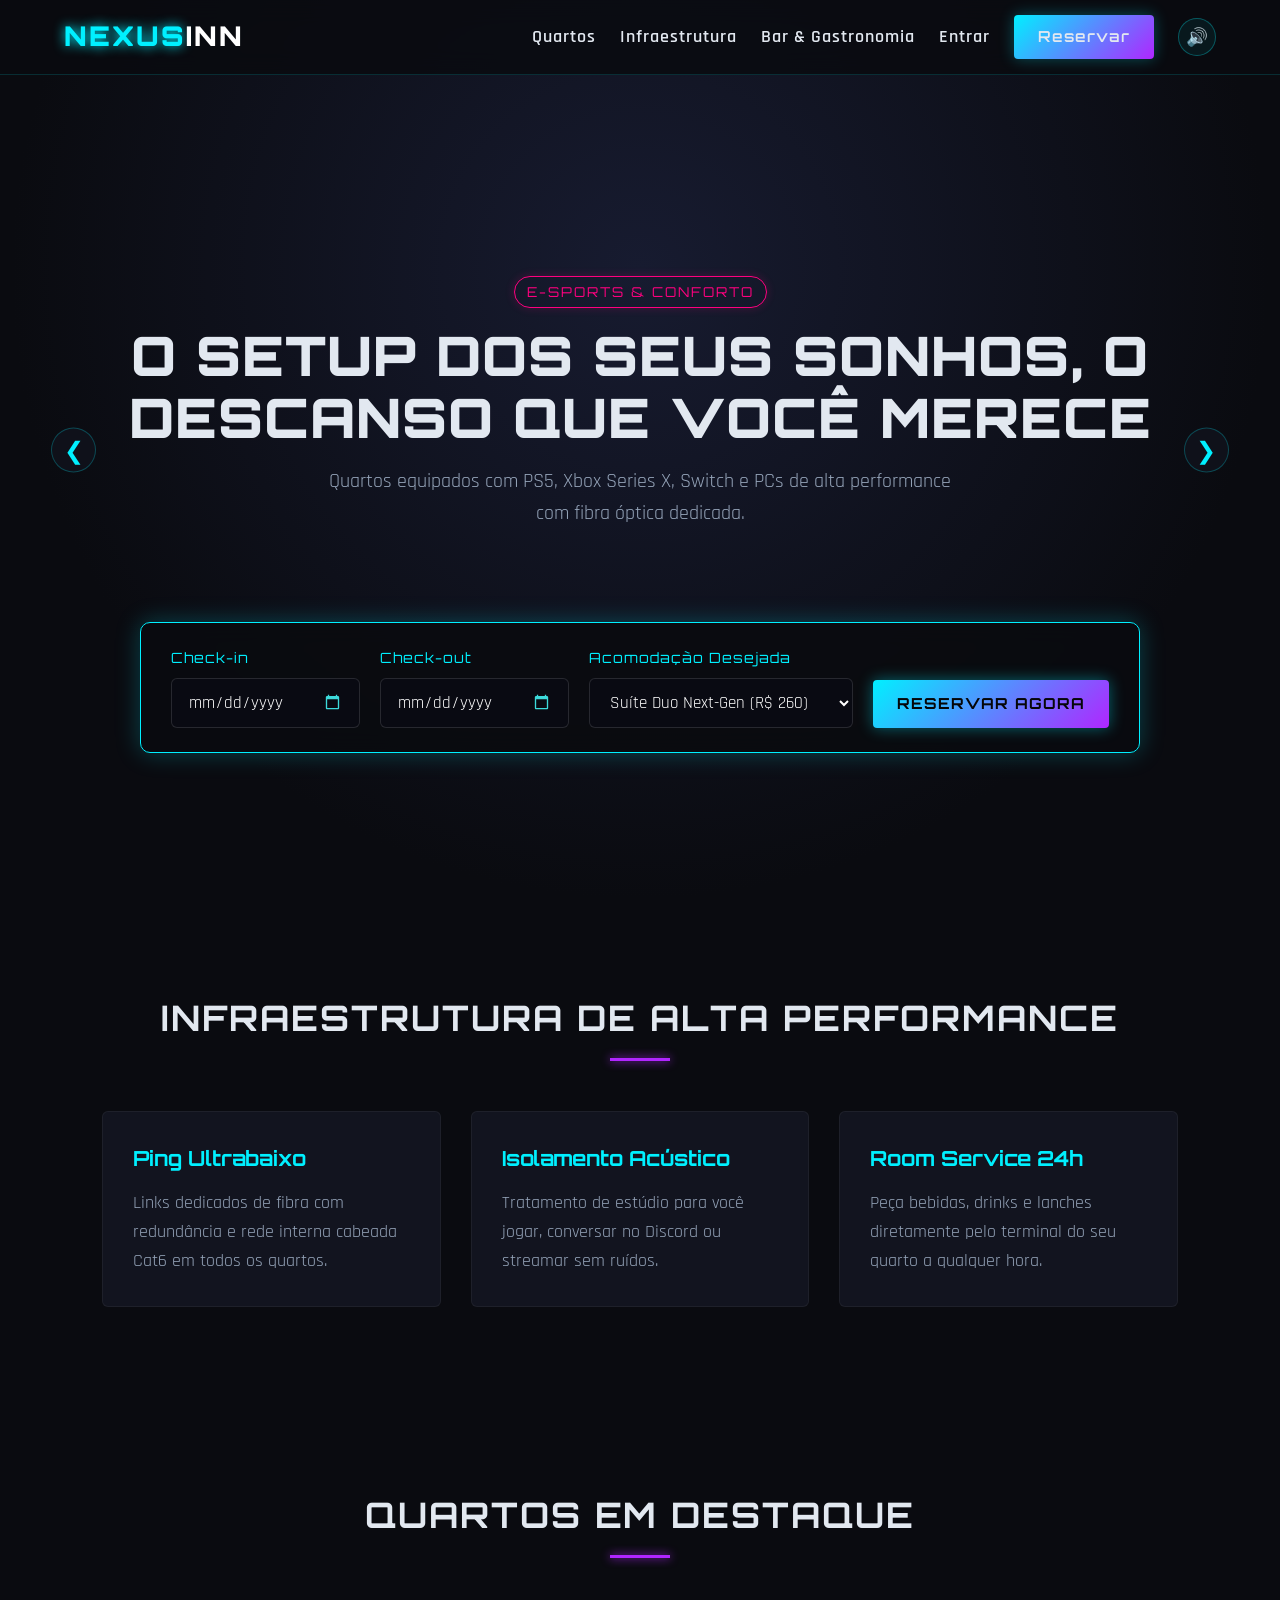
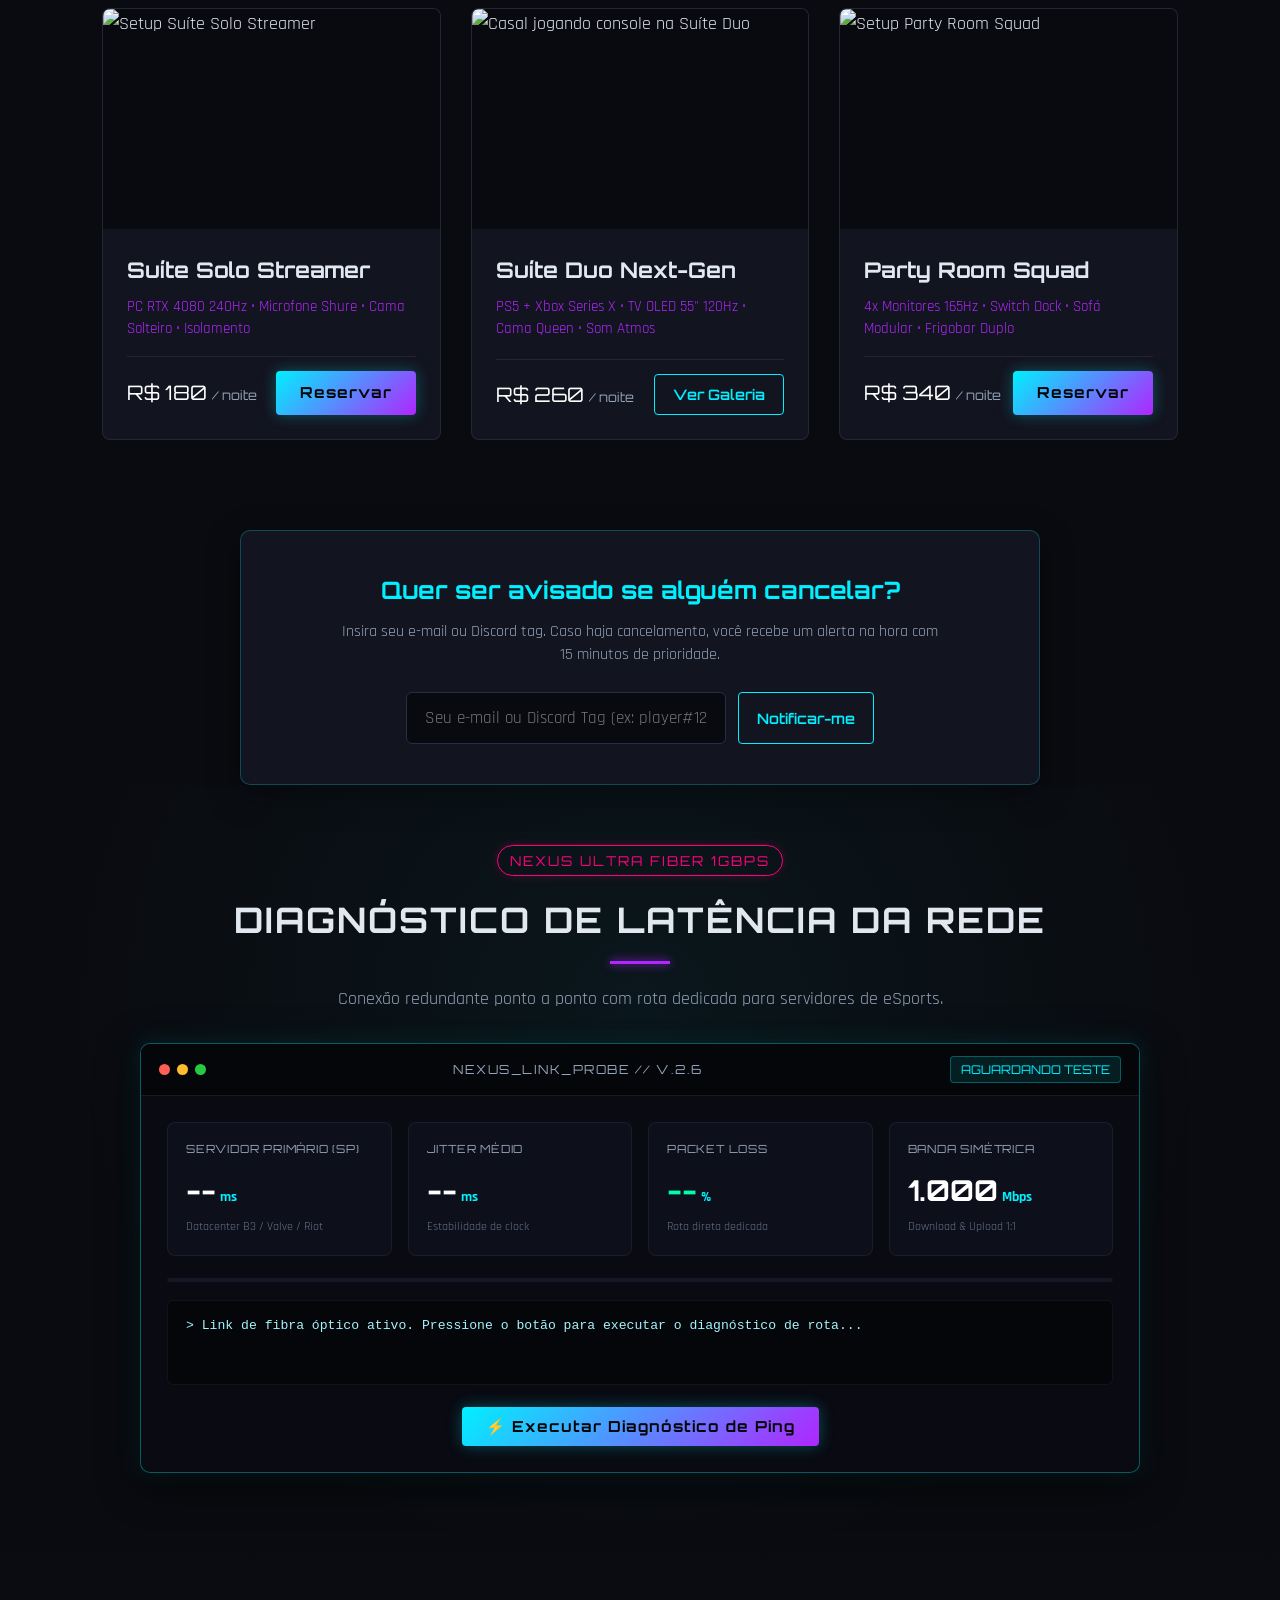
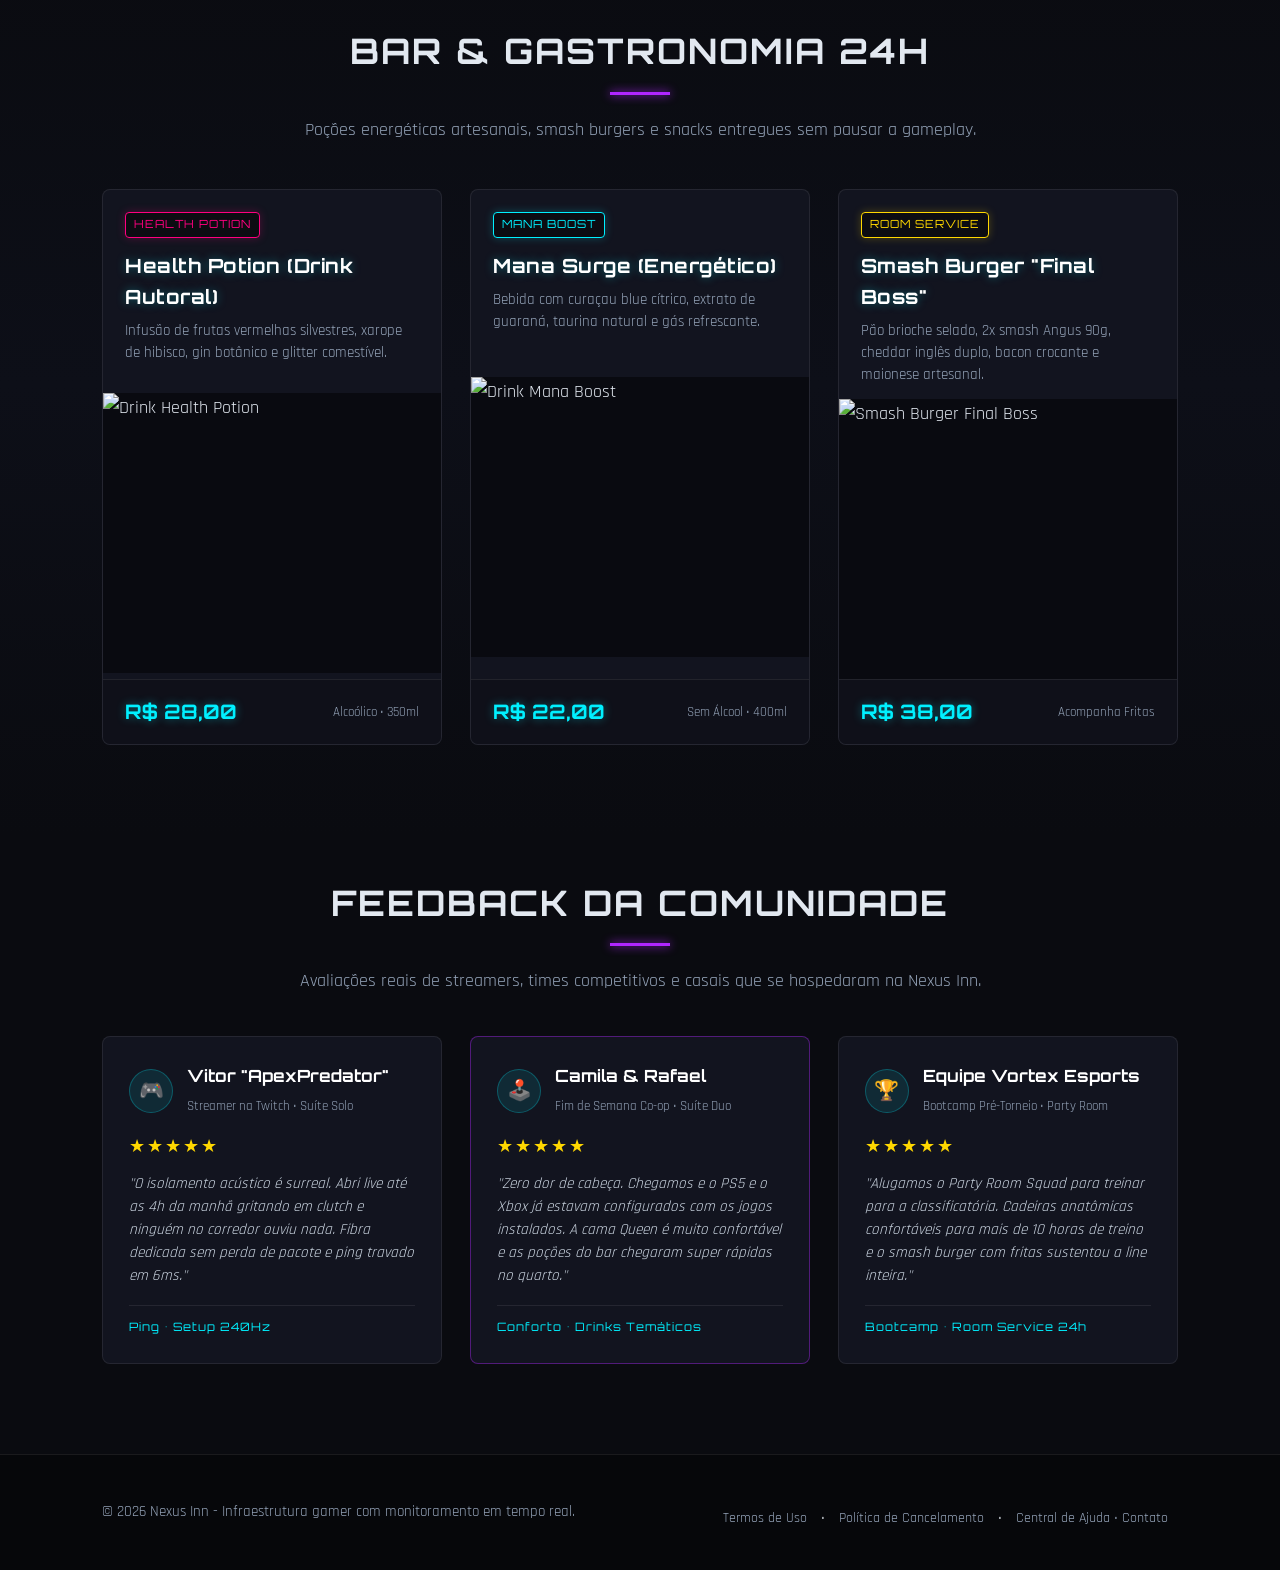
==== commit 4cd8bcb4: "feat: ativa easter egg da letra U com imagem hospedada na web" ====
--- a/index.html
+++ b/index.html
@@ -19,7 +19,9 @@
   <!-- 1. CABEÇALHO / NAVBAR COM MENU RESPONSIVO -->
   <header class="navbar">
     <div class="logo">
-      <span class="logo-highlight">NEXUS</span>INN
+      <a href="index.html" style="text-decoration: none; color: inherit;">
+        <span class="logo-highlight">NEX<span id="easterEggU" class="egg-trigger" title="Relíquia Oculta">U</span>S</span>INN
+      </a>
     </div>
 
     <!-- BOTÃO HAMBÚRGUER COM DISPARO DIRETO -->
@@ -401,5 +403,31 @@
   <script src="script.js"></script>
   <script src="https://cdn.jsdelivr.net/npm/flatpickr"></script>
   <script src="https://cdn.jsdelivr.net/npm/flatpickr/dist/l10n/pt.js"></script>
+
+<!-- POPUP EASTER EGG: PROFESSOR MAGO SUPREMO -->
+  <div id="eggModal" class="egg-modal-overlay">
+    <div class="egg-modal-card">
+      <button type="button" id="closeEggBtn" class="egg-close-btn" aria-label="Fechar">&times;</button>
+      
+      <div class="egg-badge">👑 BOSS SECRETO DESBLOQUEADO</div>
+      
+      <div class="egg-frame">
+        <img src="https://i.postimg.cc/Y0b06WpJ/AHi-VA1kq-Hd-F6v-YHqy-Ia-OUev-PGz-Hebtxn-HFR0p-Su-LDGF21Ex-Hltcu-Sn-Br-Gez-B3fp-Sv2yq-V1PNcvs-TXo5Yl.png" alt="O Mago Supremo da Disciplina" class="egg-photo">
+      </div>
+
+      <h2 class="egg-title">O MAGO SUPREMO DO CÓDIGO</h2>
+      <p class="egg-subtitle">Mestre Guardião da Arquitetura Nexus</p>
+      
+      <p class="egg-lore">
+        <em>"Apenas os dignos que compilam sem warnings e zeram o overbooking encontram este portal."</em>
+      </p>
+
+      <div class="egg-status-bar">
+        <span>Nota da Avaliação: <strong>10.0 / 10.0</strong></span>
+        <span>Mana: <strong>∞</strong></span>
+      </div>
+    </div>
+  </div>
+
 </body>
 </html>
--- a/style.css
+++ b/style.css
@@ -3377,4 +3377,275 @@
 .ping-action-row {
   display: flex;
   justify-content: center;
+}
+
+/* ==========================================================================
+   FEEDBACK SONORO GAMER (SFX TOGGLE NA NAVBAR)
+   ========================================================================== */
+.sfx-toggle-btn {
+  background: rgba(0, 240, 255, 0.06);
+  border: 1px solid rgba(0, 240, 255, 0.3);
+  color: var(--neon-cyan, #00f0ff);
+  width: 38px;
+  height: 38px;
+  border-radius: 50%;
+  display: inline-flex;
+  align-items: center;
+  justify-content: center;
+  cursor: pointer;
+  font-size: 1.1rem;
+  transition: all 0.25s ease;
+  outline: none;
+}
+
+.sfx-toggle-btn:hover {
+  background: rgba(0, 240, 255, 0.18);
+  border-color: #ffffff;
+  box-shadow: 0 0 12px rgba(0, 240, 255, 0.5);
+  transform: scale(1.08);
+}
+
+.sfx-toggle-btn.muted {
+  border-color: rgba(255, 107, 139, 0.4);
+  color: #ff6b8b;
+  background: rgba(255, 107, 139, 0.08);
+}
+
+/* ==========================================================================
+   EXPORTAÇÃO LIMPA: GAMER PASS (IMPRESSÃO & PDF A4)
+   ========================================================================== */
+@media print {
+  /* 1. Oculta elementos desnecessários na impressão */
+  .navbar,
+  .footer,
+  .ticket-actions,
+  .sfx-toggle-btn,
+  .btn-primary,
+  .btn-secondary,
+  .back-home-link,
+  #btnImprimirPass {
+    display: none !important;
+  }
+
+  /* 2. Configuração de margem da página A4 */
+  @page {
+    size: A4 portrait;
+    margin: 12mm;
+  }
+
+  /* 3. Limpeza do fundo geral */
+  html, body {
+    background: #ffffff !important;
+    color: #07080c !important;
+    margin: 0 !important;
+    padding: 0 !important;
+  }
+
+  .finalizacao-container,
+  .voucher-page-wrap,
+  main {
+    padding: 0 !important;
+    margin: 0 !important;
+    width: 100% !important;
+    background: transparent !important;
+  }
+
+  /* 4. Enquadramento e fidelidade de cor do Gamer Pass */
+  .ticket-card,
+  .voucher-card,
+  .gamer-pass-wrapper {
+    background: #090a12 !important;
+    color: #ffffff !important;
+    border: 2px solid #00f0ff !important;
+    border-radius: 8px !important;
+    box-shadow: none !important;
+    max-width: 680px !important;
+    margin: 20px auto !important;
+    page-break-inside: avoid !important;
+    break-inside: avoid !important;
+    -webkit-print-color-adjust: exact !important;
+    print-color-adjust: exact !important;
+  }
+
+  /* Preserva o contraste néon dos detalhes */
+  .ticket-header,
+  .ticket-col,
+  .ticket-badge,
+  .badge {
+    -webkit-print-color-adjust: exact !important;
+    print-color-adjust: exact !important;
+  }
+
+  .ticket-col .val,
+  #resGuest,
+  #resCode {
+    color: #00f0ff !important;
+  }
+
+  /* 5. QR Code nítido e proporcional */
+  #ticketQrImg,
+  #qrCodeImg {
+    width: 140px !important;
+    height: 140px !important;
+    border: 1px solid #00f0ff !important;
+    -webkit-print-color-adjust: exact !important;
+    print-color-adjust: exact !important;
+  }
+}
+
+/* ==========================================================================
+   EASTER EGG SECRETO: LETRA "U" E POPUP DO PROFESSOR MAGO
+   ========================================================================== */
+.egg-trigger {
+  position: relative;
+  cursor: pointer;
+  display: inline-block;
+  transition: all 0.25s ease;
+}
+
+.egg-trigger:hover {
+  color: var(--neon-pink, #ff007f) !important;
+  text-shadow: 0 0 14px var(--neon-pink, #ff007f), 0 0 25px var(--neon-cyan, #00f0ff);
+  transform: translateY(-2px) scale(1.15);
+}
+
+/* Ovo flutuante discreto em cima da letra U ao passar o mouse */
+.egg-trigger::after {
+  content: '🥚';
+  position: absolute;
+  top: -18px;
+  left: 50%;
+  transform: translateX(-50%) scale(0);
+  font-size: 0.85rem;
+  transition: transform 0.25s cubic-bezier(0.175, 0.885, 0.32, 1.275);
+  pointer-events: none;
+}
+
+.egg-trigger:hover::after {
+  transform: translateX(-50%) scale(1);
+}
+
+/* Overlay do Modal */
+.egg-modal-overlay {
+  position: fixed;
+  inset: 0;
+  background: rgba(5, 6, 10, 0.92);
+  backdrop-filter: blur(10px);
+  z-index: 9999;
+  display: none;
+  align-items: center;
+  justify-content: center;
+  padding: 20px;
+}
+
+.egg-modal-overlay.active {
+  display: flex;
+}
+
+/* Card temático Cyber-Mágico */
+.egg-modal-card {
+  background: #0b0d17;
+  border: 2px solid var(--neon-purple, #b026ff);
+  box-shadow: 0 0 40px rgba(176, 38, 255, 0.45), 0 0 20px rgba(0, 240, 255, 0.25);
+  border-radius: 12px;
+  max-width: 440px;
+  width: 100%;
+  padding: 28px 24px 24px;
+  text-align: center;
+  position: relative;
+  animation: eggPop 0.35s cubic-bezier(0.175, 0.885, 0.32, 1.275);
+}
+
+@keyframes eggPop {
+  0% { transform: scale(0.7); opacity: 0; }
+  100% { transform: scale(1); opacity: 1; }
+}
+
+.egg-close-btn {
+  position: absolute;
+  top: 12px;
+  right: 14px;
+  background: none;
+  border: none;
+  color: #ff6b8b;
+  font-size: 1.8rem;
+  line-height: 1;
+  cursor: pointer;
+  transition: transform 0.2s ease, color 0.2s ease;
+}
+
+.egg-close-btn:hover {
+  color: #ffffff;
+  transform: rotate(90deg);
+}
+
+.egg-badge {
+  display: inline-block;
+  background: rgba(176, 38, 255, 0.15);
+  border: 1px solid var(--neon-purple, #b026ff);
+  color: #ffffff;
+  font-family: var(--font-display, 'Orbitron', sans-serif);
+  font-size: 0.72rem;
+  letter-spacing: 1.5px;
+  padding: 5px 14px;
+  border-radius: 20px;
+  margin-bottom: 16px;
+  box-shadow: 0 0 12px rgba(176, 38, 255, 0.3);
+}
+
+/* Moldura da Foto com efeito de runa néon */
+.egg-frame {
+  width: 100%;
+  max-width: 290px;
+  margin: 0 auto 16px;
+  border-radius: 12px;
+  overflow: hidden;
+  border: 2px solid var(--neon-cyan, #00f0ff);
+  box-shadow: 0 0 25px rgba(0, 240, 255, 0.35);
+  background: #000;
+}
+
+.egg-photo {
+  width: 100%;
+  height: auto;
+  display: block;
+  object-fit: cover;
+}
+
+.egg-title {
+  font-family: var(--font-display, 'Orbitron', sans-serif);
+  font-size: 1.25rem;
+  color: #ffffff;
+  margin-bottom: 4px;
+  letter-spacing: 1px;
+}
+
+.egg-subtitle {
+  color: var(--neon-cyan, #00f0ff);
+  font-size: 0.88rem;
+  font-family: var(--font-display, 'Orbitron', sans-serif);
+  margin-bottom: 12px;
+}
+
+.egg-lore {
+  color: var(--text-muted, #94a3b8);
+  font-size: 0.92rem;
+  line-height: 1.45;
+  margin-bottom: 18px;
+}
+
+.egg-status-bar {
+  display: flex;
+  justify-content: space-around;
+  background: rgba(255, 255, 255, 0.03);
+  border: 1px solid rgba(255, 255, 255, 0.08);
+  border-radius: 6px;
+  padding: 8px 12px;
+  font-family: var(--font-display, 'Orbitron', sans-serif);
+  font-size: 0.75rem;
+  color: #e2e8f0;
+}
+
+.egg-status-bar strong {
+  color: #00ffaa;
 }
